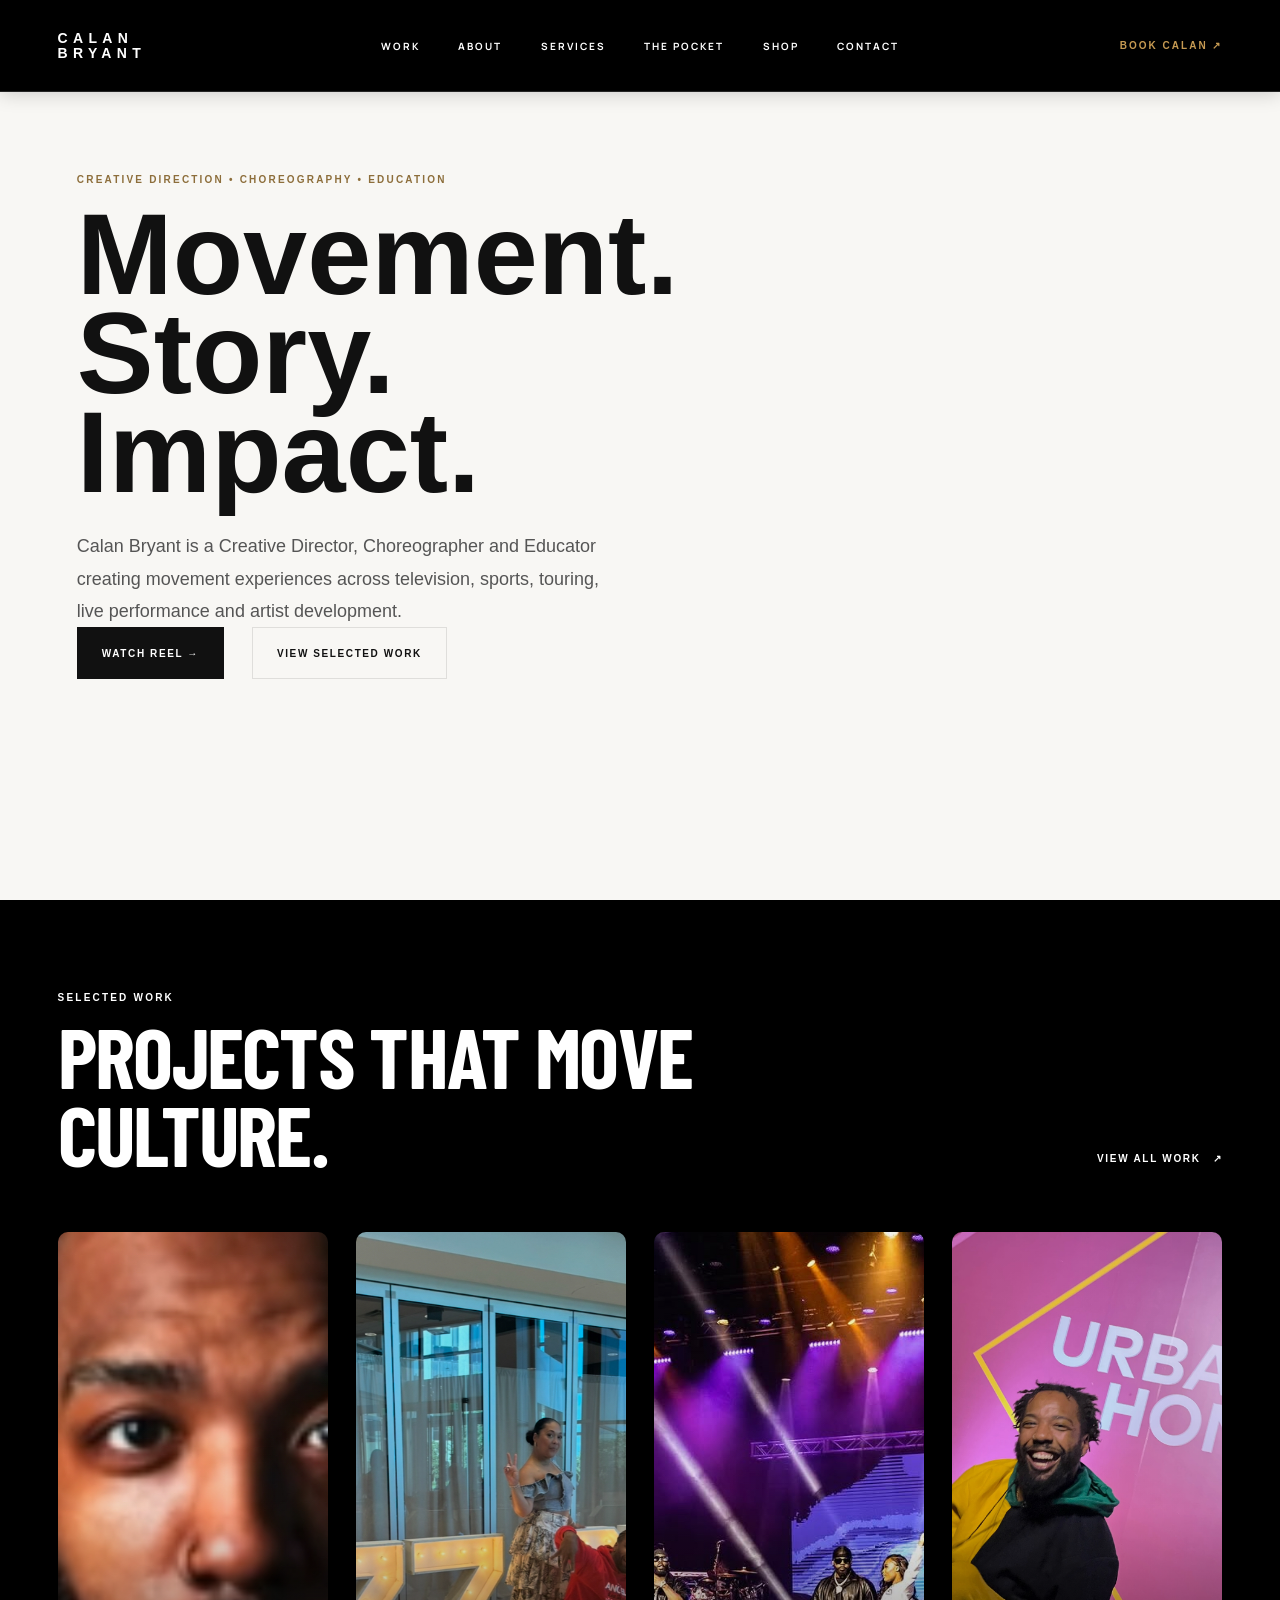
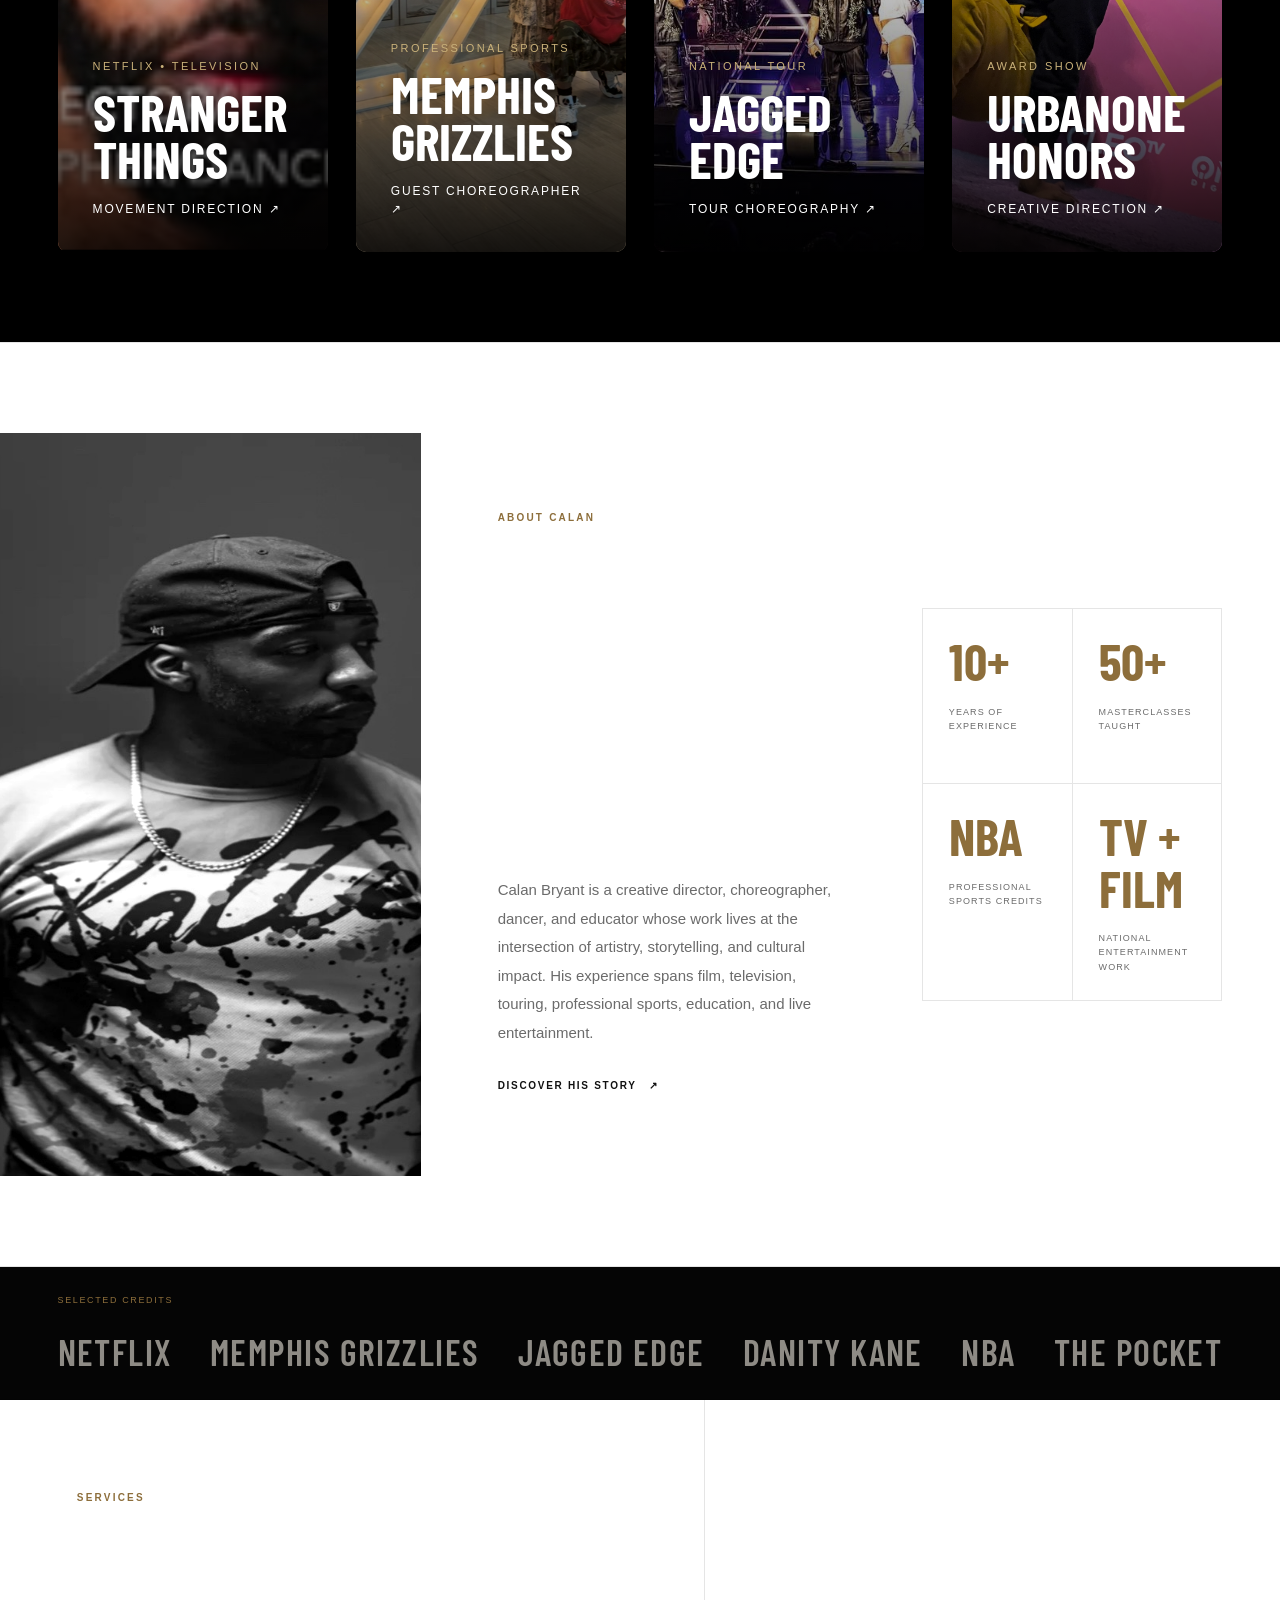
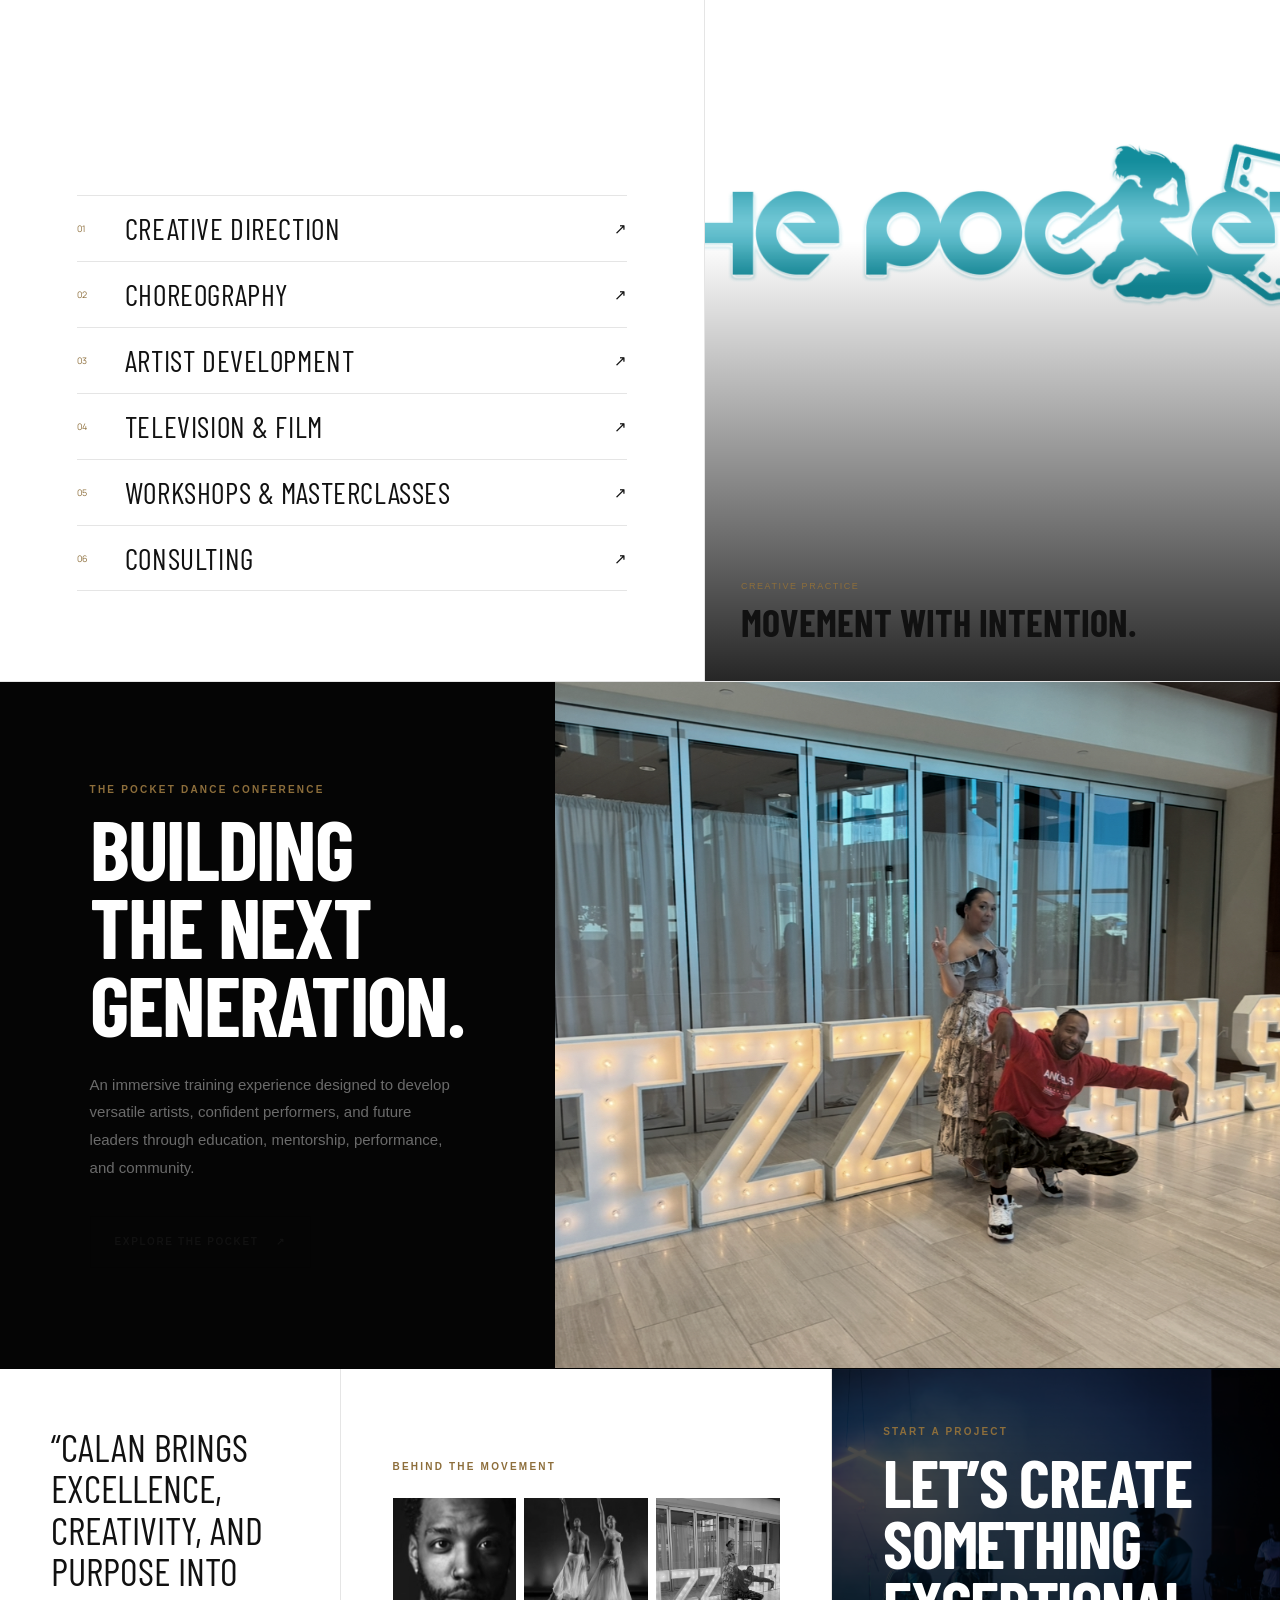
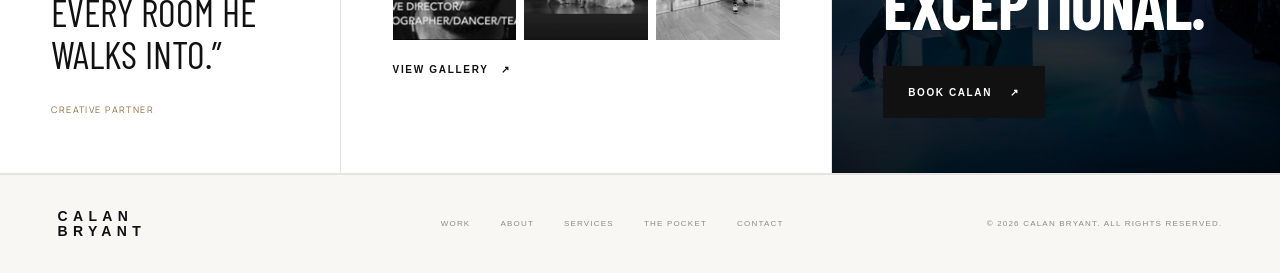
==== index.html @ b9f8002d "white font for work" ====
<!DOCTYPE html>
<html lang="en">
<head>
  <meta charset="UTF-8" />
  <meta name="viewport" content="width=device-width, initial-scale=1.0" />
  <title>Calan Bryant | Creative Director & Choreographer</title>
  <meta name="description" content="Calan Bryant is a creative director, choreographer, educator, and founder of The Pocket Dance Conference." />
  <link rel="preconnect" href="https://fonts.googleapis.com">
  <link rel="preconnect" href="https://fonts.gstatic.com" crossorigin>
  <link href="https://fonts.googleapis.com/css2?family=Barlow+Condensed:wght@400;500;600;700;800&family=Manrope:wght@400;500;600;700&display=swap" rel="stylesheet">
  <link rel="stylesheet" href="style.css" />
</head>

<body class="cb-home">
  <header class="cb-header">
    <a class="cb-wordmark" href="index.html" aria-label="Calan Bryant home">
      <span>CALAN</span>
      <span>BRYANT</span>
    </a>

    <nav class="cb-nav" aria-label="Primary navigation">
      <a href="media.html">Work</a>
      <a href="about.html">About</a>
      <a href="services.html">Services</a>
      <a href="pocket.html">The Pocket</a>
      <a href="shop.html">Shop</a>
      <a href="contact.html">Contact</a>
    </nav>

    <a class="cb-book-link" href="contact.html">Book Calan <span>↗</span></a>
  </header>

  <main>
   <section class="cb-hero" aria-label="Introduction">

    <div class="cb-hero-copy">

        <p class="cb-kicker">
            Creative Direction • Choreography • Education
        </p>

        <h1>
            <span>Movement.</span>
            <span>Story.</span>
            <span>Impact.</span>
        </h1>

        <p class="cb-hero-description">
            Calan Bryant is a Creative Director, Choreographer and Educator creating movement experiences across television, sports, touring, live performance and artist development.
        </p>

        <div class="cb-hero-actions">

            <a class="cb-btn cb-btn-solid" href="media.html">
                Watch Reel →
            </a>

            <a class="cb-btn cb-btn-outline" href="#selected-work">
                View Selected Work
            </a>

        </div>

    </div>

    <div class="cb-hero-media">

        <video autoplay muted loop playsinline>
            <source src="images/whitestudioimprov.mp4" type="video/mp4">
        </video>

    </div>

</section>

    <section class="cb-work" id="selected-work">
      <div class="cb-section-heading cb-section-heading-row">
        <div>
        <p class="cb-kicker cb-work-kicker">Selected Work</p>

<h2 class="cb-work-title">
  Projects that move culture.
</h2>
        </div>
        <a class="cb-text-link" href="media.html">View all work <span>↗</span></a>
      </div>
<div class="cb-project-grid">

    <!-- Stranger Things -->
    <a class="cb-project" href="media.html">

        <img src="images/reel-thumbnail.jpg"
             alt="Stranger Things Project">

        <div class="cb-project-overlay"></div>

        <div class="cb-project-copy">
            <p>Netflix • Television</p>

            <h3>Stranger Things</h3>

            <span>Movement Direction ↗</span>
        </div>

    </a>

         <!-- Memphis Grizzlies -->
    <a class="cb-project" href="media.html">

        <img src="images/masterclass-thumbnail.jpg"
             alt="Memphis Grizzlies">

        <div class="cb-project-overlay"></div>

        <div class="cb-project-copy">
            <p>Professional Sports</p>

            <h3>Memphis Grizzlies</h3>

            <span>Guest Choreographer ↗</span>
        </div>

    </a>

        <!-- Jagged Edge -->
    <a class="cb-project" href="media.html">

        <img src="images/jethumbnail.jpg"
             alt="Jagged Edge Tour">

        <div class="cb-project-overlay"></div>

        <div class="cb-project-copy">
            <p>National Tour</p>

            <h3>Jagged Edge</h3>

            <span>Tour Choreography ↗</span>
        </div>

    </a>
   <!-- UrbanOne Honors -->
    <a class="cb-project" href="media.html">

        <img src="images/urbanhonors.JPG"
             alt="UrbanOne Honors">

        <div class="cb-project-overlay"></div>

        <div class="cb-project-copy">
            <p>Award Show</p>

            <h3>UrbanOne Honors</h3>

            <span>Creative Direction ↗</span>
        </div>

    </a>
</div>
</section>

    <section class="cb-about-feature">
      <div class="cb-about-image">
        <img src="images/calan1.jpg" alt="Calan Bryant portrait" />
      </div>

      <div class="cb-about-copy">
        <p class="cb-kicker">About Calan</p>
        <h2>Directing movement.<br />Creating culture.</h2>
        <p>
          Calan Bryant is a creative director, choreographer, dancer, and educator whose work lives at the intersection of artistry, storytelling, and cultural impact. His experience spans film, television, touring, professional sports, education, and live entertainment.
        </p>
        <a class="cb-text-link" href="about.html">Discover his story <span>↗</span></a>
      </div>

      <div class="cb-stat-grid">
        <div><strong>10+</strong><span>Years of experience</span></div>
        <div><strong>50+</strong><span>Masterclasses taught</span></div>
        <div><strong>NBA</strong><span>Professional sports credits</span></div>
        <div><strong>TV + FILM</strong><span>National entertainment work</span></div>
      </div>
    </section>

    <section class="cb-credits" aria-label="Selected clients and credits">
      <p>Selected credits</p>
      <div class="cb-credit-track">
        <span>NETFLIX</span>
        <span>MEMPHIS GRIZZLIES</span>
        <span>JAGGED EDGE</span>
        <span>DANITY KANE</span>
        <span>NBA</span>
        <span>THE POCKET</span>
      </div>
    </section>

    <section class="cb-services">
      <div class="cb-services-list">
        <p class="cb-kicker">Services</p>
        <h2>Built for stage, screen, and live experience.</h2>

        <a href="services.html"><span>01</span>Creative Direction<i>↗</i></a>
        <a href="services.html"><span>02</span>Choreography<i>↗</i></a>
        <a href="services.html"><span>03</span>Artist Development<i>↗</i></a>
        <a href="services.html"><span>04</span>Television & Film<i>↗</i></a>
        <a href="services.html"><span>05</span>Workshops & Masterclasses<i>↗</i></a>
        <a href="services.html"><span>06</span>Consulting<i>↗</i></a>
      </div>

      <div class="cb-services-image">
        <img src="images/calan2.jpg" alt="Calan Bryant performing" />
        <div class="cb-image-label">
          <span>Creative practice</span>
          <strong>Movement with intention.</strong>
        </div>
      </div>
    </section>

    <section class="cb-pocket">
      <div class="cb-pocket-copy">
        <p class="cb-kicker">The Pocket Dance Conference</p>
        <h2>Building the next generation.</h2>
        <p>
          An immersive training experience designed to develop versatile artists, confident performers, and future leaders through education, mentorship, performance, and community.
        </p>
        <a class="cb-btn cb-btn-outline" href="pocket.html">Explore The Pocket <span>↗</span></a>
      </div>
      <div class="cb-pocket-image">
        <img src="images/masterclass-thumbnail.jpg" alt="Dance students participating in a masterclass" />
      </div>
    </section>

    <section class="cb-editorial-row">
      <blockquote>
        “Calan brings excellence, creativity, and purpose into every room he walks into.”
        <cite>Creative Partner</cite>
      </blockquote>

      <div class="cb-gallery-preview">
        <p class="cb-kicker">Behind the Movement</p>
        <div class="cb-mini-gallery">
          <img src="images/reel-thumbnail.jpg" alt="Performance preview" />
          <img src="images/performance-thumbnail.jpg" alt="Live performance preview" />
          <img src="images/masterclass-thumbnail.jpg" alt="Masterclass preview" />
        </div>
        <a class="cb-text-link" href="media.html">View gallery <span>↗</span></a>
      </div>

      <div class="cb-final-cta">
        <p class="cb-kicker">Start a Project</p>
        <h2>Let’s create something exceptional.</h2>
        <a class="cb-btn cb-btn-solid" href="contact.html">Book Calan <span>↗</span></a>
      </div>
    </section>
  </main>

  <footer class="cb-footer">
    <a class="cb-wordmark" href="index.html"><span>CALAN</span><span>BRYANT</span></a>
    <nav aria-label="Footer navigation">
      <a href="media.html">Work</a>
      <a href="about.html">About</a>
      <a href="services.html">Services</a>
      <a href="pocket.html">The Pocket</a>
      <a href="contact.html">Contact</a>
    </nav>
    <p>© 2026 Calan Bryant. All rights reserved.</p>
  </footer>
</body>
</html>
---- style.css ----
/* =========================
   GLOBAL RESET
========================= */

*{
  margin:0;
  padding:0;
  box-sizing:border-box;
}

body{
  font-family:Arial, sans-serif;
  background:#000;
  color:white;

  /* prevents content hiding under fixed header */
  padding-top:170px;
}

/* =========================
   STICKY HEADER
========================= */

header{
  position:fixed;
  top:0;
  left:0;

  width:100%;

  z-index:9999;

  background:rgba(0,0,0,.92);

  backdrop-filter:blur(10px);
  -webkit-backdrop-filter:blur(10px);

  border-bottom:1px solid rgba(255,255,255,.08);
}

/* TOP TITLE BAR */

.top-name-bar{
  width:100%;
  padding:20px 5% 16px;
}

/* BIG TITLE */

.top-name{
  margin:0;

  text-align:center;

  color:white;

  font-size:clamp(34px,6vw,82px);

  font-weight:800;

  letter-spacing:.35em;

  text-transform:uppercase;

  line-height:1;
}

/* NAVIGATION */

nav{
  display:flex;
  justify-content:center;
  align-items:center;
  flex-wrap:wrap;

  gap:42px;

  padding:18px 5% 22px;
}

nav a{
  color:#111;

  text-decoration:none;

  font-size:14px;
  font-weight:500;

  letter-spacing:.08em;

  transition:opacity .3s ease;
}

nav a:hover{
  opacity:.7;
}

/* MOBILE */

@media (max-width:768px){

  body{
    padding-top:145px;
  }

  .top-name{
    font-size:34px;
    letter-spacing:.18em;
  }

  nav{
    gap:18px;
    padding:16px 5%;
  }

  nav a{
    font-size:13px;
  }

}
/* =========================
   FULLSCREEN HERO VIDEO
========================= */

.hero {
  position: relative;
  width: 100%;
  min-height: 100vh;

  display: flex;
  justify-content: center;
  align-items: center;
  text-align: center;

  overflow: hidden;
  padding: 120px 40px 80px;

  background: #000;
}

/* VIDEO BACKGROUND */
.hero-video-bg {
  position: absolute;
  inset: 0;
  width: 100%;
  height: 100%;
  overflow: hidden;
  z-index: 0;
}

.hero-video-bg video {
  position: absolute;
  top: 50%;
  left: 50%;

  width: 100%;
  height: 100%;

  object-fit: cover;
  object-position: center;

  transform: translate(-50%, -50%);
}

/* DARK OVERLAY */
.hero-overlay {
  position: absolute;
  inset: 0;
  background: linear-gradient(
    rgba(0,0,0,.55),
    rgba(0,0,0,.80)
  );
  z-index: 1;
}

/* HERO CONTENT */
.hero-content {
  position: relative;
  z-index: 3;
  max-width: 1000px;
  margin: 0 auto;
}

.hero-subtitle {
  font-size: 20px;
  margin-bottom: 18px;
}

.hero h1 {
  font-size: clamp(42px, 6vw, 88px);
  line-height: 1.1;

  animation:
    blurReveal 2s ease forwards,
    floatText 5s ease-in-out infinite 2s;

  opacity: 0;
}

.hero-description {
  margin: 26px auto;
  max-width: 950px;
  font-size: 20px;
  line-height: 1.7;
}

.hero-buttons {
  display: flex;
  justify-content: center;
  gap: 14px;
  flex-wrap: wrap;
}

/* SIDE IMAGES */
.hero-image {
  position: absolute;
  width: 240px;
  height: 320px;
  overflow: hidden;
  border-radius: 12px;
  z-index: 2;
}

.hero-image img {
  width: 100%;
  height: 100%;
  object-fit: cover;
}

.left-image {
  left: 70px;
  top: 90px;
}

.right-image {
  right: 140px;
  top: 90px;
}

/* ANIMATION */
@keyframes blurReveal {
  from {
    opacity: 0;
    filter: blur(14px);
    transform: scale(1.03);
  }

  to {
    opacity: 1;
    filter: blur(0);
    transform: scale(1);
  }
}

@keyframes floatText {
  0% {
    transform: translateY(0);
  }

  50% {
    transform: translateY(-6px);
  }

  100% {
    transform: translateY(0);
  }
}

/* MOBILE */
@media (max-width: 900px) {
  .hero {
    min-height: 100svh;
    padding: 120px 6% 70px;
  }

  .hero-video-bg video {
    transform: translate(-50%, -50%) scale(1.18);
  }

  .hero-image {
    display: none;
  }

  .hero h1 {
    font-size: clamp(38px, 11vw, 58px);
  }

  .hero-description {
    font-size: 16px;
  }

  .hero-buttons a {
    width: 100%;
    text-align: center;
  }
}
/* HOMEPAGE MODERN CINEMATIC SECTIONS */

section {
  padding: 90px 7%;
}

section:nth-of-type(even) {
  background: #050505;
}

.eyebrow {
  color: #7ff4f4;
  text-transform: uppercase;
  letter-spacing: 3px;
  font-size: 13px;
  font-weight: 700;
  margin-bottom: 12px;
}

h2 {
  font-size: clamp(34px, 5vw, 64px);
  line-height: 1;
  max-width: 950px;
  margin-bottom: 24px;
}

p {
  font-size: 18px;
  line-height: 1.7;
  color: #d8d8d8;
}

.grid {
  display: grid;
  grid-template-columns: repeat(3, 1fr);
  gap: 22px;
  margin-top: 35px;
}

.card,
.media-box {
  background: linear-gradient(145deg, #181818, #0d0d0d);
  border: 1px solid rgba(255,255,255,0.08);
  border-radius: 26px;
  padding: 34px;
  min-height: 220px;
  box-shadow: 0 20px 50px rgba(0,0,0,0.35);
}

.card h3,
.media-box {
  font-size: 24px;
  font-weight: 800;
}

.card p {
  font-size: 16px;
  margin-top: 10px;
}

.media-box {
  display: flex;
  align-items: end;
  min-height: 280px;
  background:
    linear-gradient(to top, rgba(0,0,0,.85), rgba(0,0,0,.15)),
    #151515;
}

.btn,
.hero-buttons a {
  display: inline-block;
  background: #7ff4f4;
  color: #000;
  padding: 16px 28px;
  border-radius: 999px;
  font-weight: 800;
  text-decoration: none;
  margin-top: 20px;
  transition: 0.3s ease;
}

.btn:hover,
.hero-buttons a:hover {
  transform: translateY(-3px);
  background: white;
}

.pocket-preview {
  background:
    linear-gradient(135deg, rgba(127,244,244,.15), rgba(0,0,0,.92)),
    #050505;
  border-top: 1px solid rgba(127,244,244,.2);
  border-bottom: 1px solid rgba(127,244,244,.2);
}

.footer-grid {
  display: grid;
  grid-template-columns: repeat(4, 1fr);
  gap: 30px;
}

footer {
  background: #020202;
  padding: 60px 7%;
  border-top: 1px solid rgba(255,255,255,.1);
}

footer input {
  padding: 14px;
  border-radius: 999px;
  border: none;
  width: 100%;
  margin-top: 10px;
}

.copyright {
  margin-top: 40px;
  font-size: 14px;
  color: #888;
}

/* MOBILE OPTIMIZATION */
@media (max-width: 900px) {
  .grid,
  .footer-grid {
    grid-template-columns: 1fr;
  }

  section {
    padding: 65px 6%;
  }

  h2 {
    font-size: 38px;
  }

  .card,
  .media-box {
    min-height: auto;
    padding: 28px;
  }

  p {
    font-size: 16px;
  }
}
.media-grid a {
  text-decoration: none;
  color: white;
}

.video-card {
  position: relative;
  overflow: hidden;
  cursor: pointer;
}

.video-card::before {
  content: "▶";
  position: absolute;
  top: 28px;
  right: 28px;
  width: 52px;
  height: 52px;
  border-radius: 50%;
  background: #7ff4f4;
  color: #000;
  display: flex;
  align-items: center;
  justify-content: center;
  font-size: 20px;
  font-weight: 900;
}

.video-card span {
  position: relative;
  z-index: 2;
}

.video-card:hover {
  transform: translateY(-6px);
  border-color: #7ff4f4;
}
.video-wrapper {
  position: relative;
  width: 100%;
  padding-top: 56.25%;
  border-radius: 24px;
  overflow: hidden;
  background: #111;
}

.video-wrapper {
  position: relative;
  width: 100%;
  padding-top: 56.25%;
  border-radius: 24px;
  overflow: hidden;
  background: #111;
}

.video-wrapper iframe {
  position: absolute;
  inset: 0;
  width: 100%;
  height: 100%;
  border: 0;
}
/* MEDIA THUMBNAILS */

.video-card {
  position: relative;
  overflow: hidden;
  min-height: 420px;
  display: flex;
  align-items: end;
  padding: 34px;
  text-decoration: none;
  color: white;
  background-size: cover;
  background-position: center;
  transition: 0.4s ease;
}

.video-card::after {
  content: "";
  position: absolute;
  inset: 0;
  background:
    linear-gradient(to top,
      rgba(0,0,0,.92),
      rgba(0,0,0,.2));
}

.video-card span {
  position: relative;
  z-index: 2;
  font-size: 28px;
  font-weight: 800;
  line-height: 1.1;
}

.video-card:hover {
  transform: translateY(-8px);
}

.video-card::before {
  content: "▶";
  position: absolute;
  top: 28px;
  right: 28px;
  width: 74px;
  height: 74px;
  border-radius: 50%;
  background: #7ff4f4;
  color: black;
  display: flex;
  align-items: center;
  justify-content: center;
  font-size: 28px;
  font-weight: 900;
  z-index: 3;
}

/* THUMBNAIL IMAGES */

.reel-card {
  background-image:
    linear-gradient(to top, rgba(0,0,0,.6), rgba(0,0,0,.1)),
    url("images/reel-thumbnail.jpg");
}

.performance-card {
  background-image:
    linear-gradient(to top, rgba(0,0,0,.6), rgba(0,0,0,.1)),
    url("images/masterclass-thumbnail.jpg");
}

.masterclass-card {
  background-image:
    linear-gradient(to top, rgba(0,0,0,.6), rgba(0,0,0,.1)),
    url("images/masterclass-thumbnail.jpg");
}
/* POCKET PREVIEW LAYOUT */

.pocket-layout {
  display: grid;
  grid-template-columns: 1.2fr .8fr;
  gap: 60px;
  align-items: center;
}

/* RIGHT SIDE */

.pocket-image {
  position: relative;
  display: flex;
  justify-content: center;
  align-items: center;
}

/* LOGO */

.pocket-image img {
  width: 100%;
  max-width: 480px;
  height: 520px;
  object-fit: cover;
  border-radius: 32px;
  display: block;
  margin-left: auto;
  box-shadow: 0 30px 60px rgba(0,0,0,.45);
}

/* MOBILE */

@media (max-width: 900px) {

  .pocket-layout {
    grid-template-columns: 1fr;
    gap: 40px;
  }

  .pocket-image img {
    margin: 0 auto;
    max-width: 280px;
  }

}
/* CONTACT PAGE */

.contact-section {
  padding-top: 180px;
  min-height: 100vh;
}

.contact-eyebrow {
  margin-bottom: 18px;
}

.contact-text {
  margin-bottom: 40px;
  font-size: 20px;
}

.contact-form {
  max-width: 1100px;
}

.form-grid {
  display: grid;
  grid-template-columns: repeat(2, 1fr);
  gap: 22px;
  margin-bottom: 22px;
}

.contact-form input,
.contact-form textarea {
  width: 100%;
  background: #121212;
  border: 1px solid rgba(255,255,255,.08);
  border-radius: 18px;
  padding: 20px;
  color: white;
  font-size: 16px;
  outline: none;
  transition: 0.3s ease;
}

.contact-form input:focus,
.contact-form textarea:focus {
  border-color: #7ff4f4;
  box-shadow: 0 0 0 4px rgba(127,244,244,.1);
}

.contact-form textarea {
  min-height: 180px;
  resize: vertical;
  margin-bottom: 30px;
}

.contact-form input::placeholder,
.contact-form textarea::placeholder {
  color: #888;
}

.contact-form button {
  border: none;
  cursor: pointer;
}

/* MOBILE */

@media (max-width: 768px) {

  .form-grid {
    grid-template-columns: 1fr;
  }

  .contact-section {
    padding-top: 140px;
  }

}
/* CONTACT LAYOUT */

.contact-layout {
  display: grid;
  grid-template-columns: 1.1fr .9fr;
  gap: 60px;
  align-items: center;
}

.contact-image {
  display: flex;
  justify-content: center;
  align-items: center;
}

.contact-image img {
  width: 100%;
  max-width: 430px;
  height: 640px;
  object-fit: cover;
  border-radius: 32px;
  box-shadow: 0 30px 80px rgba(0,0,0,.45);
}

/* MOBILE */

@media (max-width: 900px) {

  .contact-layout {
    grid-template-columns: 1fr;
  }

  .contact-image img {
    max-width: 100%;
    height: auto;
  }

}
/* ABOUT PAGE */
/* ABOUT PAGE */

.about-section {
  padding: 140px 7% 100px;
  min-height: 100vh;
}

/* TOP SECTION */

.mosaic-top {
  display: grid;
  grid-template-columns: 1fr 520px;
  gap: 70px;
  align-items: center;
  margin-top: 30px;
}

.about-content {
  max-width: 760px;
}

.about-content h2 {
  margin-bottom: 28px;
}

.about-content p {
  margin-bottom: 22px;
  line-height: 1.8;
}

/* FEATURE IMAGE */

.feature-image {
  width: 100%;
  height: 620px;
  overflow: hidden;
  border-radius: 32px;
  background: #111;
  box-shadow: 0 30px 70px rgba(0,0,0,.45);
}

.feature-image img {
  width: 100%;
  height: 100%;
  object-fit: cover;
}

/* BOTTOM MOSAIC */

.mosaic-bottom {
  display: grid;
  grid-template-columns: 1fr 1fr 1fr;
  gap: 24px;
  margin-top: 50px;
}

/* SMALL IMAGES */

.small-image {
  height: 320px;
  overflow: hidden;
  border-radius: 28px;
  background: #111;
  box-shadow: 0 20px 50px rgba(0,0,0,.35);
}

.small-image img {
  width: 100%;
  height: 100%;
  object-fit: cover;
}

/* PHILOSOPHY CARD */

.philosophy-card {
  display: flex;
  flex-direction: column;
  justify-content: center;
  padding: 40px;
}

/* RESUME BANNER */

.resume-banner {
  margin-top: 50px;
  padding: 40px;
  border-radius: 30px;
  background: #0f0f0f;
  border: 1px solid rgba(255,255,255,.08);
  display: flex;
  justify-content: space-between;
  align-items: center;
  gap: 30px;
}

.resume-banner h3 {
  margin-top: 10px;
  font-size: 28px;
}

/* MOBILE */

@media (max-width: 1000px) {

  .mosaic-top {
    grid-template-columns: 1fr;
  }

  .mosaic-bottom {
    grid-template-columns: 1fr;
  }

  .resume-banner {
    flex-direction: column;
    align-items: flex-start;
  }

  .feature-image {
    height: 500px;
  }

}

@media (max-width: 600px) {

  .about-section {
    padding: 110px 6% 70px;
  }

  .feature-image,
  .small-image {
    height: 320px;
  }

}
/* =========================
   CREDITS SECTION
========================= */

.credits-section {
  padding-top: 120px;
}

.credits-section h2 {
  font-size: clamp(2.7rem, 5vw, 5rem);

  line-height: .95;

  max-width: 900px;

  margin-top: 18px;
  margin-bottom: 60px;
}

.credits-grid {
  display: grid;

  grid-template-columns: repeat(2, 1fr);

  gap: 28px;
}

.credit-card {
  background:
    linear-gradient(
      145deg,
      rgba(18,18,18,.95),
      rgba(8,8,8,.95)
    );

  border: 1px solid rgba(255,255,255,.06);

  border-radius: 28px;

  padding: 42px;

  transition: .35s ease;

  box-shadow:
    0 20px 60px rgba(0,0,0,.35);
}

.credit-card:hover {
  transform: translateY(-8px);

  border-color: rgba(125,245,255,.45);

  box-shadow:
    0 30px 80px rgba(0,0,0,.45);
}

.credit-card span {
  color: #7df5ff;

  text-transform: uppercase;

  letter-spacing: 3px;

  font-size: .85rem;

  display: block;

  margin-bottom: 18px;
}

.credit-card h3 {
  font-size: 2rem;

  line-height: 1.05;

  margin-bottom: 14px;
}

.credit-card p {
  color: rgba(255,255,255,.72);

  line-height: 1.7;

  font-size: 1rem;
}

/* MOBILE */

@media (max-width: 900px) {

  .credits-grid {
    grid-template-columns: 1fr;
  }

  .credits-section {
    padding-top: 80px;
  }

  .credit-card {
    padding: 32px;
  }

  .credit-card h3 {
    font-size: 1.6rem;
  }

}
/* =========================
   SERVICES PAGE
========================= */

.services-section {
  padding: 150px 7% 100px;
}

.services-hero {
  display: grid;
  grid-template-columns: 1.1fr .9fr;
  gap: 70px;
  align-items: start;
}

/* LEFT SIDE */

.services-left h2 {
  max-width: 700px;
}

.services-intro {
  max-width: 760px;
  margin-top: 20px;
  margin-bottom: 45px;
  line-height: 1.8;
  color: rgba(255,255,255,.72);
}

/* GRID */

.services-grid {
  display: grid;
  grid-template-columns: repeat(2, 1fr);
  gap: 24px;
}

/* CARDS */

.service-card {
  background: linear-gradient(
    180deg,
    rgba(20,20,20,.95),
    rgba(10,10,10,.95)
  );

  border: 1px solid rgba(255,255,255,.05);

  border-radius: 28px;

  padding: 34px;

  transition: .4s ease;

  min-height: 220px;
}

.service-card:hover {
  transform: translateY(-8px);

  border-color: rgba(122, 239, 245, .3);

  box-shadow: 0 25px 60px rgba(0,0,0,.45);
}

.service-card h3 {
  font-size: 1.5rem;
  margin-bottom: 18px;
}

.service-card p {
  color: rgba(255,255,255,.72);
  line-height: 1.8;
}

/* REMOVE NUMBERS */

.service-card span {
  display: none;
}

/* RIGHT IMAGE */

.services-image {
  position: sticky;
  top: 120px;
}

.services-image img {
  width: 100%;
  height: 720px;

  object-fit: cover;
  object-position: center top;

  border-radius: 34px;

  display: block;

  box-shadow:
    0 40px 90px rgba(0,0,0,.45);
}

/* =========================
   BOOKING SECTION
========================= */

.booking-section {
  padding: 30px 7% 120px;
}

.booking-wrapper {
  background: linear-gradient(
    180deg,
    rgba(18,18,18,.98),
    rgba(10,10,10,.98)
  );

  border-radius: 38px;

  padding: 60px;

  border: 1px solid rgba(255,255,255,.05);
}

/* MOBILE */

@media (max-width: 1100px) {

  .services-hero {
    grid-template-columns: 1fr;
  }

  .services-image {
    position: relative;
    top: 0;
  }

  .services-image img {
    height: 520px;
  }

}

@media (max-width: 768px) {

  .services-section {
    padding: 130px 6% 80px;
  }

  .services-grid {
    grid-template-columns: 1fr;
  }

  .booking-wrapper {
    padding: 35px 24px;
  }

  .services-image img {
    height: 420px;
  }

}
/* MEDIA GALLERY BUTTONS */

.media-card {
  display: flex;
  flex-direction: column;
  justify-content: space-between;
  min-height: 220px;
}

.media-btn {
  display: inline-flex;
  align-items: center;
  justify-content: center;
  width: fit-content;
  padding: 12px 24px;
  margin-top: 28px;

  border-radius: 999px;
  border: 1px solid rgba(255,255,255,0.15);

  background: rgba(255,255,255,0.06);
  color: white;

  text-decoration: none;
  font-weight: 600;
  letter-spacing: 0.5px;

  transition: all 0.3s ease;
}

.media-btn:hover {
  background: white;
  color: black;
  transform: translateY(-2px);
}

/* MOBILE */
@media (max-width: 768px) {
  .media-btn {
    width: 100%;
  }
}
/* =========================
   FULL WIDTH BRAND HEADER
========================= */

/* FULL WIDTH BRAND HEADER FOR ALL PAGES */

.site-header {
  position: fixed !important;
  top: 0;
  left: 0;
  width: 100%;
  z-index: 99999;
  background: #000;
}

.top-name-bar {
  width: 100%;
  background: #000;
  padding: 22px 5% 18px;
  border-bottom: 1px solid rgba(255,255,255,0.08);
}

.top-name {
  margin: 0;
  width: 100%;
  text-align: center;
  color: white;
  font-size: clamp(34px, 6vw, 88px);
  font-weight: 800;
  letter-spacing: 0.35em;
  text-transform: uppercase;
  line-height: 1;
}

.main-nav {
  width: 100%;
  display: flex;
  justify-content: center;
  align-items: center;
  gap: 48px;
  flex-wrap: wrap;
  background: #000;
  padding: 20px 5%;
}

.main-nav a {
  color: white;
  text-decoration: none;
  font-size: 14px;
  font-weight: 500;
  letter-spacing: 0.08em;
}

.main-nav a:hover {
  opacity: 0.7;
}

@media (max-width: 768px) {
  .top-name {
    font-size: 34px;
    letter-spacing: 0.18em;
  }

  .main-nav {
    gap: 18px;
    padding: 18px 5%;
  }

  .main-nav a {
    font-size: 13px;
  }
}
/* FINAL HEADER FREEZE FIX */

header,
.site-header {
  position: fixed !important;
  top: 0 !important;
  left: 0 !important;
  width: 100% !important;
  z-index: 99999 !important;
  background: #000 !important;
}

body {
  padding-top: 170px !important;
}

@media (max-width: 900px) {
  header,
  .site-header {
    position: fixed !important;
  }

  body {
    padding-top: 145px !important;
  }
}
/* =========================
   MOBILE HERO CUT-OFF FIX
========================= */

@media (max-width: 900px) {

  body {
    padding-top: 0 !important;
  }

  .site-header,
  header {
    position: sticky !important;
    top: 0 !important;
  }

  .hero {
    min-height: 100svh !important;
    padding-top: 40px !important;
    padding-bottom: 90px !important;
  }

  .hero-content {
    padding-top: 20px;
  }

  .hero-video-bg video {
    object-fit: cover;
    object-position: center top;
    transform: translate(-50%, -50%) scale(1.03) !important;
  }

}
/* =========================
   SERVICES SECTION BACKGROUND
========================= */

.services-preview-section {
  position: relative;
  overflow: hidden;

  background:
    linear-gradient(
      rgba(0,0,0,.72),
      rgba(0,0,0,.82)
    ),
    url("images/aboutbackground.jpg");

  background-size: cover;
  background-position: center;
  background-repeat: no-repeat;

  border-top: 1px solid rgba(255,255,255,.08);
  border-bottom: 1px solid rgba(255,255,255,.08);
}
/* =========================
   SERVICES BACKGROUND
========================= */

.services-background {
  position: relative;

  background:
    url("images/services.JPG");

  background-size: cover;
  background-position: center;
  background-repeat: no-repeat;

  overflow: hidden;
}

/* DARK OVERLAY */

.services-overlay {
  position: absolute;
  inset: 0;

  background:
    linear-gradient(
      rgba(0,0,0,.72),
      rgba(0,0,0,.88)
    );

  z-index: 1;
}

/* CONTENT ABOVE BACKGROUND */

.services-hero {
  position: relative;
  z-index: 2;
}

/* GLASSMORPHISM CARDS */

.service-card {
  backdrop-filter: blur(10px);
  -webkit-backdrop-filter: blur(10px);

  background:
    linear-gradient(
      145deg,
      rgba(18,18,18,.72),
      rgba(8,8,8,.72)
    );

  border: 1px solid rgba(255,255,255,.08);
}
/* =========================
   SERVICES PREVIEW BACKGROUND
========================= */

.services-preview-section {
  position: relative;

  background:
    linear-gradient(
      rgba(0,0,0,.78),
      rgba(0,0,0,.88)
    ),
    url("images/aboutbackground.jpg");

  background-size: cover;
  background-position: center;
  background-repeat: no-repeat;

  overflow: hidden;

  border-top: 1px solid rgba(255,255,255,.08);
  border-bottom: 1px solid rgba(255,255,255,.08);
}

/* GLASS EFFECT CARDS */

.services-preview-section .card {
  background:
    linear-gradient(
      145deg,
      rgba(18,18,18,.78),
      rgba(8,8,8,.78)
    );

  backdrop-filter: blur(10px);
  -webkit-backdrop-filter: blur(10px);

  border: 1px solid rgba(255,255,255,.08);
}
/* =========================
   FINAL MOBILE VIDEO FIX
========================= */

@media (max-width: 900px) {

  header,
  .site-header {
    position: sticky !important;
    top: 0 !important;
    z-index: 99999 !important;
  }

  body {
    padding-top: 0 !important;
  }

  .hero {
    min-height: 100svh !important;
    padding: 40px 6% 90px !important;
  }

  .hero-video-bg {
    position: absolute !important;
    inset: 0 !important;
    z-index: 0 !important;
  }

  .hero-video-bg video {
    display: block !important;
    opacity: 1 !important;

    width: 100% !important;
    height: 100% !important;

    object-fit: cover !important;
    object-position: center center !important;

    transform: translate(-50%, -50%) scale(1.08) !important;
  }

  .hero-overlay {
    background: linear-gradient(
      rgba(0,0,0,.45),
      rgba(0,0,0,.78)
    ) !important;
  }

}
/* =========================
   SUMMER CLASS PROMO
========================= */

.services-image {
  position: relative;

  display: flex;
  justify-content: center;
  align-items: center;
}

.services-image img {
  width: 100%;
  max-width: 560px;

  border-radius: 32px;

  object-fit: cover;

  box-shadow:
    0 30px 80px rgba(0,0,0,.45);
}

/* BUTTON */

.summer-class-btn {
  position: absolute;

  bottom: 30px;
  left: 50%;

  transform: translateX(-50%);

  background: #7ff4f4;
  color: black;

  text-decoration: none;

  padding: 16px 30px;

  border-radius: 999px;

  font-weight: 800;

  font-size: 15px;

  white-space: nowrap;

  transition: .3s ease;

  box-shadow:
    0 10px 30px rgba(0,0,0,.35);
}

.summer-class-btn:hover {
  background: white;

  transform:
    translateX(-50%)
    translateY(-3px);
}

/* MOBILE */

@media (max-width: 900px) {

  .services-image {
    margin-top: 30px;
  }

  .summer-class-btn {
    width: 82%;
    text-align: center;
  }

}
















































/* =========================
   FULL WEBSITE MOBILE FIX
   Add to bottom of style.css
========================= */

html, body {
  width: 100%;
  max-width: 100%;
  overflow-x: hidden;
}

img, video, iframe {
  max-width: 100%;
}

/* NAV MOBILE FIX */
@media (max-width: 900px) {
  header {
    position: fixed;
  }

  nav {
    flex-direction: column;
    gap: 18px;
    padding: 18px 20px;
  }

  .logo {
    width: 95px;
  }

  nav ul {
    flex-wrap: wrap;
    justify-content: center;
    gap: 12px 18px;
    padding: 0;
  }

  nav a {
    font-size: 14px;
  }
}

/* GENERAL PHONE SCALING */
@media (max-width: 768px) {
  section,
  .section,
  .about-section,
  .services-section,
  .contact-section,
  .booking-section,
  .credits-section {
    padding-left: 6%;
    padding-right: 6%;
  }

  h1,
  .hero h1 {
    font-size: clamp(38px, 11vw, 56px);
    line-height: 1;
  }

  h2 {
    font-size: clamp(32px, 9vw, 42px);
    line-height: 1.05;
  }

  h3 {
    font-size: 22px;
  }

  p {
    font-size: 16px;
    line-height: 1.65;
  }

  .btn,
  .hero-buttons a {
    width: 100%;
    text-align: center;
    padding: 15px 22px;
  }
}

/* HOME HERO MOBILE */
@media (max-width: 900px) {
  .hero {
    min-height: auto;
    height: auto;
    padding: 90px 6% 60px;
    flex-direction: column;
  }

  .hero-content {
    margin-top: 0;
    max-width: 100%;
  }

  .hero-image {
    position: relative;
    width: 100%;
    max-width: 320px;
    height: auto;
    margin: 22px auto 0;
    left: auto;
    right: auto;
    top: auto;
  }

  .hero-image img {
    height: auto;
    object-fit: cover;
  }

  .left-image,
  .right-image {
    left: auto;
    right: auto;
    top: auto;
  }
}

/* GRID FIXES */
@media (max-width: 900px) {
  .grid,
  .cards,
  .media-grid,
  .services-grid,
  .credits-grid,
  .footer-grid,
  .mosaic-bottom,
  .form-grid {
    grid-template-columns: 1fr !important;
  }

  .card,
  .media-box,
  .service-card,
  .credit-card {
    width: 100%;
    padding: 26px;
  }
}

/* MEDIA PAGE FIX */
@media (max-width: 768px) {
  .video-card {
    min-height: 260px;
    padding: 24px;
  }

  .video-card span {
    font-size: 24px;
  }

  .video-card::before {
    width: 54px;
    height: 54px;
    font-size: 20px;
  }
}

/* ABOUT PAGE FIX */
@media (max-width: 900px) {
  .mosaic-top {
    grid-template-columns: 1fr;
    gap: 35px;
  }

  .feature-image,
  .small-image {
    height: auto;
  }

  .feature-image img,
  .small-image img {
    height: auto;
  }

  .resume-banner {
    flex-direction: column;
    align-items: flex-start;
  }
}

/* SERVICES PAGE FIX */
@media (max-width: 900px) {
  .services-hero {
    grid-template-columns: 1fr;
    gap: 35px;
  }

  .services-image {
    position: relative;
    top: auto;
  }

  .services-image img {
    height: auto;
  }

  .booking-wrapper {
    padding: 28px 20px;
  }
}

/* GOOGLE CALENDAR SCHEDULER */

#google-calendar-button {
  margin-top: 40px;
  display: flex;
  justify-content: flex-start;
}

.book-btn {
  border-radius: 12px;
}

.scheduler-section {
  margin-top: 50px;
}

.scheduler-title {
  margin-bottom: 20px;
  color: white;
  font-size: 1.2rem;
}


/* MOBILE RESPONSIVE FIXES */

@media (max-width: 900px) {

  /* ABOUT PAGE */

  .mosaic-top {
    grid-template-columns: 1fr;
    gap: 35px;
  }

  .feature-image,
  .small-image {
    height: auto;
  }

  .feature-image img,
  .small-image img {
    height: auto;
  }

  .resume-banner {
    flex-direction: column;
    align-items: flex-start;
  }

  /* SERVICES PAGE */

  .services-hero {
    grid-template-columns: 1fr;
    gap: 35px;
  }

  .services-image {
    position: relative;
    top: auto;
  }

  .services-image img {
    height: auto;
  }

  .booking-wrapper {
    padding: 28px 20px;
  }

  /* CONTACT PAGE */

  .contact-layout {
    grid-template-columns: 1fr;
    gap: 35px;
  }

  .contact-form {
    max-width: 100%;
  }

  .contact-image img {
    height: auto;
  }

  input,
  textarea,
  button {
    font-size: 16px;
  }

  /* GOOGLE BUTTON MOBILE ALIGNMENT */

  #google-calendar-button {
    justify-content: center;
  }

}





/* POCKET PAGE FIX */
@media (max-width: 900px) {
  .pocket-layout {
    grid-template-columns: 1fr;
    gap: 35px;
  }

  .pocket-image img {
    max-width: 100%;
    height: auto;
  }
}

/* EXTRA SMALL PHONES */
 @media (max-width: 480px) {

  .top-name {
    font-size: 38px !important;
    letter-spacing: 0.16em !important;
  }

  .main-nav {
    gap: 16px !important;
    padding: 18px 5% !important;
  }

  section,
  .section {
    padding-top: 55px;
    padding-bottom: 55px;
  }

  .hero {
    padding-top: 70px;
  }

  .card,
  .media-box,
  .service-card,
  .credit-card,
  .booking-wrapper {
    border-radius: 20px;
  }
}
/* =========================================================
   CALAN BRYANT HOMEPAGE — DARK EDITORIAL REDESIGN
   Scoped to .cb-home so existing interior pages stay intact.
========================================================= */
body.cb-home{

    padding-top:92px;

}
.cb-home{
    --cb-black:#ffffff;
    --cb-panel:#f8f7f4;
    --cb-ivory:#111111;
    --cb-muted:#6b6b6b;
    --cb-line:rgba(0,0,0,.10);
    --cb-accent:#8d6e3b;
 padding-top:92px;
    background:#ffffff;
    color:#111111;
}

.cb-home h1,
.cb-home h2,
.cb-home h3,
.cb-home p {
  margin: 0;
}

.cb-home img,
.cb-home video {
  display: block;
  width: 100%;
}

.cb-home a {
  color: inherit;
}
.cb-header{

    position:fixed !important;

    top:0;
    left:0;

    width:100%;

    height:92px;

    display:grid;

    grid-template-columns:180px 1fr 180px;

    align-items:center;

    padding:0 50px;

    background:#000;

    z-index:99999;

    border-bottom:1px solid rgba(255,255,255,.08);

}

.cb-wordmark {
  display: inline-flex;
  flex-direction: column;
  width: fit-content;
  text-decoration: none;
  font-size: 14px;
  font-weight: 600;
  line-height: 1.05;
  letter-spacing: .38em;
}

.cb-nav {
  display: flex !important;
  justify-content: center !important;
  gap: clamp(18px, 3vw, 48px) !important;
  padding: 0 !important;
  background: transparent !important;
}

.cb-nav a,
.cb-book-link {
   color:#b68b42 !important;
  text-decoration: none;
  text-transform: uppercase;
  font-size: 10px !important;
  font-weight: 700 !important;
  letter-spacing: .2em !important;
  transition: color .25s ease, opacity .25s ease;
}

.cb-nav a:hover,
.cb-book-link:hover {
  color: var(--cb-accent);
  opacity: 1 !important;
}

.cb-book-link {
  justify-self: end;
  color: var(--cb-accent) !important;
}

.cb-hero{

    display:grid;

    grid-template-columns:55% 45%;

    align-items:center;

  min-height:calc(100vh - 92px);

    padding:60px 6% 80px;

    gap:70px;

    background:#f8f7f4;

}
.cb-hero-media{

    height:620px;

    overflow:hidden;

}
.cb-hero-description{

    max-width:540px;

    color:#555;

    line-height:1.8;

    margin-bottom:42px;

}
.cb-hero-media video{

    width:100%;

    height:100%;

    object-fit:cover;

}

.cb-hero-shade {
  background:
    linear-gradient(90deg, rgba(0,0,0,.92) 0%, rgba(0,0,0,.60) 37%, rgba(0,0,0,.12) 70%),
    linear-gradient(0deg, rgba(0,0,0,.92) 0%, transparent 48%);
}

.cb-hero-copy{

    max-width:650px;

    align-self:start;

    margin-top:20px;

}

.cb-kicker {
  color: var(--cb-accent) !important;
  text-transform: uppercase;
  letter-spacing: .22em;
  font-size: 10px !important;
  font-weight: 700;
  line-height: 1.5 !important;
}

.cb-hero h1{

    font-size:clamp(6rem,9vw,9rem);

    line-height:.86;

    margin:

        18px
        0
        28px;

}

.cb-hero h1 span{

    display:block;

}

.cb-hero h1 span {
  display: block;
}

.cb-hero-actions {
  display: flex;
  align-items: center;
  gap: 28px;
}

.cb-btn {
  display: inline-flex;
  align-items: center;
  justify-content: center;
  gap: 18px;
  min-height: 52px;
  padding: 0 24px;
  border-radius: 0 !important;
  text-decoration: none;
  text-transform: uppercase;
  letter-spacing: .16em;
  font-size: 10px;
  font-weight: 700;
  transition: transform .25s ease, background .25s ease, color .25s ease;
}

.cb-btn:hover { transform: translateY(-3px); }
.cb-btn-solid{
    background:#111;
    color:#ffffff !important;
    border:1px solid #111;
}
.cb-btn-solid:hover{
    background:#8d6e3b;
    border-color:#8d6e3b;
    color:#ffffff !important;
}
.cb-btn-solid span{
    color:#ffffff !important;
}
.cb-btn-solid,
.cb-btn-solid:visited{
    color:#fff !important;
}
.cb-btn-outline { border: 1px solid var(--cb-line); }
.cb-btn-outline:hover { background: var(--cb-ivory); color: var(--cb-black); }

.cb-text-link {
  display: inline-flex;
  align-items: center;
  gap: 12px;
  text-decoration: none;
  text-transform: uppercase;
  letter-spacing: .17em;
  font-size: 10px;
  font-weight: 700;
  border-bottom: 1px solid transparent;
  padding-bottom: 7px;
}

.cb-text-link:hover { border-color: var(--cb-accent); color: var(--cb-accent); }



.cb-hero-index i {
  display: block;
  width: 1px;
  flex: 1;
  margin: 14px 0;
  background: var(--cb-line);
}

.cb-work,
.cb-about-feature,
.cb-services,
.cb-pocket,
.cb-editorial-row {
  padding: 90px 4.5%;
}

.cb-section-heading-row {
  display: flex;
  align-items: end;
  justify-content: space-between;
  gap: 30px;
  margin-bottom: 40px;
}

.cb-home h2 {
  margin-top: 12px;
  font-family: "Barlow Condensed", sans-serif;
  font-size: clamp(48px, 6.6vw, 104px) !important;
  line-height: .92 !important;
  letter-spacing: -.02em;
  text-transform: uppercase;
  max-width: 900px;

  color: #ffffff !important;
}
/* ===========================================
   SELECTED WORK
=========================================== */

.cb-project-grid{

    display:grid;

    grid-template-columns:repeat(4,1fr);

    gap:28px;

    margin-top:60px;

}

.cb-project{

    position:relative;

    height:620px;

    overflow:hidden;

    text-decoration:none;

    border-radius:10px;

    background:#111;

    transition:.45s ease;

}



.cb-project img{

    width:100%;

    height:100%;

    object-fit:cover;

    transition:transform .8s ease;

}

.cb-project-overlay{

    position:absolute;

    inset:0;

    background:linear-gradient(
        to top,
        rgba(0,0,0,.88),
        rgba(0,0,0,.05) 55%
    );

}

.cb-project-copy{

    position:absolute;

    left:35px;

    right:35px;

    bottom:35px;

    z-index:5;

}

.cb-project-copy p{

    color:#C9B17A;

    font-size:11px;

    letter-spacing:.22em;

    text-transform:uppercase;

    margin-bottom:12px;

}

.cb-project-copy h3{

    color:#fff;

    font-size:52px;

    line-height:.9;

    margin-bottom:18px;

    font-family:"Barlow Condensed",sans-serif;

    text-transform:uppercase;

}

.cb-project-copy span{

    color:white;

    font-size:12px;

    letter-spacing:.15em;

    text-transform:uppercase;

}

.cb-project:hover{

    transform:translateY(-10px);

}

.cb-project:hover img{

    transform:scale(1.08);

}

.cb-project:hover .cb-project-overlay{

    background:linear-gradient(
        to top,
        rgba(0,0,0,.72),
        rgba(0,0,0,0)
    );

}

/* ==========================
   TABLET
========================== */

@media(max-width:1200px){

.cb-project-grid{

grid-template-columns:repeat(2,1fr);

}

}

/* ==========================
   MOBILE
========================== */

@media(max-width:768px){

.cb-project-grid{

grid-template-columns:1fr;

gap:24px;

}

.cb-project{

height:500px;

}

.cb-project-copy{

left:24px;
right:24px;
bottom:24px;

}

.cb-project-copy h3{

font-size:42px;

}

}


.cb-about-feature {
  display: grid;
  grid-template-columns: 1.05fr 1.25fr .75fr;
  min-height: 720px;
  padding-left: 0;
  border-top: 1px solid var(--cb-line);
  border-bottom: 1px solid var(--cb-line);
}

.cb-about-image { min-height: 620px; overflow: hidden; }
.cb-about-image img { height: 100%; object-fit: cover; filter: grayscale(1) contrast(1.1); }

.cb-about-copy {
  align-self: center;
  padding: 6vw;
}

.cb-about-copy p:not(.cb-kicker) {
  margin: 28px 0;
  max-width: 620px;
  color: var(--cb-muted) !important;
  font-size: 15px !important;
  line-height: 1.9 !important;
}

.cb-stat-grid {
  display: grid;
  grid-template-columns: 1fr 1fr;
  align-self: center;
  border-top: 1px solid var(--cb-line);
  border-left: 1px solid var(--cb-line);
}

.cb-stat-grid div {
  min-height: 175px;
  padding: 26px;
  border-right: 1px solid var(--cb-line);
  border-bottom: 1px solid var(--cb-line);
}

.cb-stat-grid strong {
  display: block;
  font-family: "Barlow Condensed", sans-serif;
  color: var(--cb-accent);
  font-size: clamp(34px, 4vw, 62px);
  line-height: 1;
  text-transform: uppercase;
}

.cb-stat-grid span {
  display: block;
  margin-top: 18px;
  color: var(--cb-muted);
  text-transform: uppercase;
  letter-spacing: .12em;
  font-size: 9px;
  line-height: 1.6;
}

.cb-credits {
  padding: 26px 4.5%;
  border-bottom: 1px solid var(--cb-line);
  overflow: hidden;
}

.cb-credits > p {
  margin-bottom: 22px;
  color: var(--cb-accent) !important;
  text-transform: uppercase;
  letter-spacing: .18em;
  font-size: 9px !important;
}

.cb-credit-track {
  display: flex;
  justify-content: space-between;
  gap: 38px;
  white-space: nowrap;
  color: #8e8b85;
  font-family: "Barlow Condensed", sans-serif;
  font-size: clamp(24px, 2.8vw, 44px);
  font-weight: 600;
  letter-spacing: .04em;
}

.cb-services {
  display: grid;
  grid-template-columns: 1.1fr .9fr;
  gap: 0;
  padding: 0;
  border-bottom: 1px solid var(--cb-line);
}

.cb-services-list { padding: 90px 6vw; }
.cb-services-list h2 { margin-bottom: 45px; }

.cb-services-list > a {
  display: grid;
  grid-template-columns: 48px 1fr auto;
  align-items: center;
  min-height: 66px;
  border-top: 1px solid var(--cb-line);
  text-decoration: none;
  font-family: "Barlow Condensed", sans-serif;
  text-transform: uppercase;
  font-size: clamp(23px, 2.3vw, 38px);
  letter-spacing: .02em;
}

.cb-services-list > a:last-child { border-bottom: 1px solid var(--cb-line); }
.cb-services-list > a span { color: var(--cb-accent); font-family: "Manrope", sans-serif; font-size: 9px; }
.cb-services-list > a i { font-style: normal; font-size: 15px; transition: transform .25s ease; }
.cb-services-list > a:hover { color: var(--cb-accent); }
.cb-services-list > a:hover i { transform: translate(4px, -4px); }

.cb-services-image { position: relative; min-height: 780px; overflow: hidden; border-left: 1px solid var(--cb-line); }
.cb-services-image img { height: 100%; object-fit: cover; filter:brightness(.96); }
.cb-services-image::after { content: ""; position: absolute; inset: 0; background: linear-gradient(to top, rgba(0,0,0,.85), transparent 50%); }

.cb-image-label {
  position: absolute;
  z-index: 2;
  left: 36px;
  right: 36px;
  bottom: 36px;
}

.cb-image-label span,
.cb-image-label strong { display: block; text-transform: uppercase; }
.cb-image-label span { color: var(--cb-accent); font-size: 9px; letter-spacing: .17em; }
.cb-image-label strong { margin-top: 8px; font-family: "Barlow Condensed", sans-serif; font-size: 38px; }

.cb-pocket {
  display: grid;
  grid-template-columns: .85fr 1.15fr;
  gap: 0;
  padding: 0;
  border-bottom: 1px solid var(--cb-line);
}

.cb-pocket-copy { padding: 100px 7vw; align-self: center; }
.cb-pocket-copy p:not(.cb-kicker) { margin: 28px 0 34px; color: var(--cb-muted) !important; font-size: 15px !important; line-height: 1.85 !important; }
.cb-pocket-image { min-height: 650px; overflow: hidden; border-left: 1px solid var(--cb-line); }
.cb-pocket-image img { height: 100%; object-fit: cover; filter: grayscale(.35) contrast(1.04); }

.cb-editorial-row {
  display: grid;
  grid-template-columns: .8fr 1.15fr 1.05fr;
  padding: 0;
  border-bottom: 1px solid var(--cb-line);
}

.cb-editorial-row > * { min-height: 400px; padding: 55px 4vw; border-right: 1px solid var(--cb-line); }

.cb-editorial-row blockquote {
  margin: 0;
  display: flex;
  flex-direction: column;
  justify-content: center;
  font-family: "Barlow Condensed", sans-serif;
  font-size: clamp(30px, 3vw, 48px);
  line-height: 1.08;
  text-transform: uppercase;
}

.cb-editorial-row cite {
  margin-top: 30px;
  color: var(--cb-accent);
  font-family: "Manrope", sans-serif;
  font-size: 9px;
  font-style: normal;
  letter-spacing: .16em;
}

.cb-gallery-preview { display: flex; flex-direction: column; justify-content: center; }
.cb-mini-gallery { display: grid; grid-template-columns: repeat(3, 1fr); gap: 8px; margin: 24px 0; }
.cb-mini-gallery img { aspect-ratio: 1 / 1.15; object-fit: cover; filter: grayscale(1); }

.cb-final-cta {
  display: flex;
  flex-direction: column;
  justify-content: center;
  background: linear-gradient(rgba(0,0,0,.68), rgba(0,0,0,.86)), url("images/aboutbackground.jpg") center/cover;
}

.cb-final-cta h2 { margin-bottom: 32px; font-size: clamp(44px, 5.2vw, 78px) !important; }
.cb-final-cta .cb-btn { width: fit-content; }

.cb-footer {
  display: grid;
  grid-template-columns: 180px 1fr auto;
  align-items: center;
  gap: 30px;
  padding: 34px 4.5%;
  background:#f8f7f4;
  border-top:1px solid rgba(0,0,0,.08);
}

.cb-footer nav {
  display: flex;
  justify-content: center;
  gap: 30px;
  padding: 0;
  background: transparent;
}

.cb-footer nav a,
.cb-footer p {
  color: #8e8b85;
  text-decoration: none;
  text-transform: uppercase;
  font-size: 8px !important;
  letter-spacing: .15em;
}

@media (max-width: 1050px) {
  .cb-header { grid-template-columns: 130px 1fr 130px; padding-inline: 3%; }
  .cb-project-grid { grid-template-columns: repeat(2, 1fr); }
  .cb-about-feature { grid-template-columns: .9fr 1.1fr; padding-right: 0; }
  .cb-stat-grid { grid-column: 1 / -1; margin: 0 4.5% 60px; }
  .cb-services-image { min-height: 680px; }
  .cb-editorial-row { grid-template-columns: 1fr 1fr; }
  .cb-final-cta { grid-column: 1 / -1; }
}

@media (max-width: 780px) {
  .cb-header {
    position: relative !important;
    grid-template-columns: 1fr auto;
    min-height: auto;
    padding: 22px 6%;
    background: #050505 !important;
    border-bottom: 1px solid var(--cb-line) !important;
  }

  .cb-nav {
    grid-column: 1 / -1;
    order: 3;
    margin-top: 20px;
    justify-content: flex-start !important;
    gap: 15px 22px !important;
    flex-wrap: wrap !important;
  }

  .cb-book-link { grid-column: 2; grid-row: 1; }
  .cb-hero { min-height: 760px; padding: 0 6% 62px; }
  .cb-hero-media video { object-position: 62% center; }
  .cb-hero-shade { background: linear-gradient(90deg, rgba(0,0,0,.90), rgba(0,0,0,.28)), linear-gradient(0deg, rgba(0,0,0,.92), transparent 58%); }
  .cb-hero-copy { width: 100%; }
  .cb-hero h1 { font-size: clamp(68px, 22vw, 112px) !important; }
  .cb-hero h1 span:nth-child(2), .cb-hero h1 span:nth-child(3) { margin-left: 0; }
  .cb-hero-actions { align-items: flex-start; flex-direction: column; gap: 18px; }
  .cb-hero-index { display: none; }

  .cb-work,
  .cb-about-feature,
  .cb-services,
  .cb-pocket,
  .cb-editorial-row { padding: 0; }

  .cb-work { padding: 68px 6%; }
  .cb-section-heading-row { align-items: flex-start; flex-direction: column; }
  .cb-home h2 { font-size: clamp(46px, 15vw, 76px) !important; }
  .cb-project-grid { grid-template-columns: 1fr; }
  .cb-project { min-height: 420px; }

  .cb-about-feature { grid-template-columns: 1fr; }
  .cb-about-image { min-height: 520px; }
  .cb-about-copy { padding: 70px 6%; }
  .cb-stat-grid { grid-column: auto; margin: 0 6% 65px; }

  .cb-credit-track { justify-content: flex-start; overflow-x: auto; padding-bottom: 10px; }

  .cb-services { grid-template-columns: 1fr; }
  .cb-services-list { padding: 70px 6%; }
  .cb-services-image { min-height: 600px; border-left: 0; border-top: 1px solid var(--cb-line); }

  .cb-pocket { grid-template-columns: 1fr; }
  .cb-pocket-copy { padding: 76px 6%; }
  .cb-pocket-image { min-height: 500px; border-left: 0; border-top: 1px solid var(--cb-line); }

  .cb-editorial-row { grid-template-columns: 1fr; }
  .cb-editorial-row > * { min-height: 330px; padding: 58px 6%; border-right: 0; border-bottom: 1px solid var(--cb-line); }
  .cb-final-cta { grid-column: auto; }

  .cb-footer { grid-template-columns: 1fr; align-items: start; padding: 42px 6%; }
  .cb-footer nav { justify-content: flex-start; flex-wrap: wrap; }
}

@media (max-width: 480px) {
  .cb-header { padding: 20px 5%; }
  .cb-wordmark {  color:#ffffff !important; }
  .cb-book-link { font-size: 9px !important; }
  .cb-nav a { color:#f5f5f5 !important;
    opacity:1;}
  .cb-hero { min-height: 690px; padding-inline: 5%; }
  .cb-hero h1 { font-size: clamp(64px, 23vw, 94px) !important; }
  .cb-btn { width: auto !important; }
  .cb-stat-grid { grid-template-columns: 1fr; }
  .cb-stat-grid div { min-height: 130px; }
  .cb-services-list > a { grid-template-columns: 36px 1fr auto; font-size: 23px; }
  .cb-services-image { min-height: 500px; }
  .cb-pocket-image { min-height: 420px; }
  .cb-mini-gallery { grid-template-columns: 1fr 1fr; }
  .cb-mini-gallery img:last-child { display: none; }
}


/* =========================================================
   FINAL HEADER VISIBILITY + FREEZE OVERRIDE
   Keep this block at the very bottom of style.css.
========================================================= */

body.cb-home {
  padding-top: 92px !important;
}

body.cb-home .cb-header {
  position: fixed !important;
  top: 0 !important;
  right: 0 !important;
  bottom: auto !important;
  left: 0 !important;
  width: 100% !important;
  min-height: 92px !important;
  height: 92px !important;
  z-index: 2147483647 !important;

  display: grid !important;
  grid-template-columns: 180px minmax(0, 1fr) 180px !important;
  align-items: center !important;

  padding: 0 4.5% !important;
  margin: 0 !important;

  background: #000000 !important;
  opacity: 1 !important;
  visibility: visible !important;

  border-bottom: 1px solid rgba(255,255,255,.14) !important;
  box-shadow: 0 2px 18px rgba(0,0,0,.18) !important;

  backdrop-filter: none !important;
  -webkit-backdrop-filter: none !important;
}

/* Logo */
body.cb-home .cb-header .cb-wordmark,
body.cb-home .cb-header .cb-wordmark:link,
body.cb-home .cb-header .cb-wordmark:visited,
body.cb-home .cb-header .cb-wordmark span {
  color: #ffffff !important;
  opacity: 1 !important;
  visibility: visible !important;
  text-shadow: none !important;
}

/* Main navigation */
body.cb-home .cb-header .cb-nav {
  display: flex !important;
  flex-direction: row !important;
  flex-wrap: nowrap !important;
  justify-content: center !important;
  align-items: center !important;
  gap: clamp(22px, 3vw, 48px) !important;

  padding: 0 !important;
  margin: 0 !important;
  background: transparent !important;

  opacity: 1 !important;
  visibility: visible !important;
}

body.cb-home .cb-header .cb-nav a,
body.cb-home .cb-header .cb-nav a:link,
body.cb-home .cb-header .cb-nav a:visited {
  display: inline-block !important;
  color: #ffffff !important;
  opacity: 1 !important;
  visibility: visible !important;

  font-family: "Manrope", Arial, sans-serif !important;
  font-size: 10px !important;
  font-weight: 700 !important;
  line-height: 1 !important;
  letter-spacing: .20em !important;
  text-transform: uppercase !important;
  text-decoration: none !important;
  white-space: nowrap !important;
}

body.cb-home .cb-header .cb-nav a:hover,
body.cb-home .cb-header .cb-nav a:focus-visible {
  color: #c69a52 !important;
}

/* Booking link */
body.cb-home .cb-header .cb-book-link,
body.cb-home .cb-header .cb-book-link:link,
body.cb-home .cb-header .cb-book-link:visited {
  justify-self: end !important;
  color: #c69a52 !important;
  opacity: 1 !important;
  visibility: visible !important;
  white-space: nowrap !important;
}

/* Ensure the hero starts directly below the fixed header. */
body.cb-home .cb-hero {
  margin-top: 0 !important;
}

/* Tablet/mobile header: remain fixed and readable. */
@media (max-width: 780px) {
  body.cb-home {
    padding-top: 142px !important;
  }

  body.cb-home .cb-header {
    position: fixed !important;
    height: auto !important;
    min-height: 142px !important;
    grid-template-columns: 1fr auto !important;
    align-content: center !important;
    padding: 18px 6% !important;
  }

  body.cb-home .cb-header .cb-nav {
    grid-column: 1 / -1 !important;
    order: 3 !important;
    flex-wrap: wrap !important;
    justify-content: flex-start !important;
    gap: 14px 20px !important;
    margin-top: 18px !important;
  }

  body.cb-home .cb-header .cb-book-link {
    grid-column: 2 !important;
    grid-row: 1 !important;
  }
}

@media (max-width: 480px) {
  body.cb-home .cb-header .cb-nav a,
  body.cb-home .cb-header .cb-nav a:link,
  body.cb-home .cb-header .cb-nav a:visited {
    font-size: 9px !important;
  }
}


/* =========================================================
   FINAL MOBILE OPTIMIZATION — CALAN BRYANT HOMEPAGE
   Keep this block at the very bottom of style.css.
========================================================= */

/* Prevent accidental horizontal scrolling */
html,
body.cb-home {
  width: 100%;
  max-width: 100%;
  overflow-x: hidden !important;
}

body.cb-home {
  -webkit-text-size-adjust: 100%;
}

/* Improve touch behavior */
body.cb-home a,
body.cb-home button {
  -webkit-tap-highlight-color: transparent;
}

/* TABLET + PHONE */
@media (max-width: 780px) {

  /* ---------- FIXED MOBILE HEADER ---------- */

  body.cb-home {
    padding-top: 128px !important;
  }

  body.cb-home .cb-header {
    position: fixed !important;
    top: 0 !important;
    right: 0 !important;
    left: 0 !important;

    width: 100% !important;
    height: 128px !important;
    min-height: 128px !important;

    display: grid !important;
    grid-template-columns: 1fr auto !important;
    grid-template-rows: 44px 48px !important;
    align-content: center !important;
    align-items: center !important;

    padding: 12px 5% !important;
    margin: 0 !important;

    background: #000 !important;
    border-bottom: 1px solid rgba(255,255,255,.14) !important;
    box-shadow: 0 3px 16px rgba(0,0,0,.2) !important;

    z-index: 2147483647 !important;
  }

  body.cb-home .cb-header .cb-wordmark {
    grid-column: 1 !important;
    grid-row: 1 !important;
    align-self: center !important;

    color: #fff !important;
    font-size: 11px !important;
    line-height: 1.08 !important;
    letter-spacing: .30em !important;
  }

  body.cb-home .cb-header .cb-wordmark span {
    color: #fff !important;
  }

  body.cb-home .cb-header .cb-book-link {
    grid-column: 2 !important;
    grid-row: 1 !important;
    justify-self: end !important;
    align-self: center !important;

    color: #c69a52 !important;
    font-size: 9px !important;
    line-height: 1 !important;
    letter-spacing: .15em !important;
  }

  body.cb-home .cb-header .cb-nav {
    grid-column: 1 / -1 !important;
    grid-row: 2 !important;

    display: flex !important;
    flex-direction: row !important;
    flex-wrap: nowrap !important;
    justify-content: flex-start !important;
    align-items: center !important;

    width: 100% !important;
    gap: 23px !important;
    margin: 0 !important;
    padding: 0 0 3px !important;

    overflow-x: auto !important;
    overflow-y: hidden !important;
    scrollbar-width: none !important;
    -webkit-overflow-scrolling: touch;
  }

  body.cb-home .cb-header .cb-nav::-webkit-scrollbar {
    display: none;
  }

  body.cb-home .cb-header .cb-nav a,
  body.cb-home .cb-header .cb-nav a:link,
  body.cb-home .cb-header .cb-nav a:visited {
    flex: 0 0 auto !important;

    color: #fff !important;
    opacity: 1 !important;

    font-size: 9px !important;
    line-height: 1 !important;
    letter-spacing: .16em !important;
    white-space: nowrap !important;

    padding: 12px 0 !important;
  }

  /* ---------- MOBILE HERO ---------- */

  body.cb-home .cb-hero {
    display: grid !important;
    grid-template-columns: 1fr !important;
    grid-template-areas:
      "copy"
      "media" !important;

    min-height: auto !important;
    gap: 38px !important;

    padding: 52px 5% 58px !important;
    margin: 0 !important;

    background: #f8f7f4 !important;
  }

  body.cb-home .cb-hero-copy {
    grid-area: copy !important;

    width: 100% !important;
    max-width: none !important;

    align-self: auto !important;
    margin: 0 !important;
    padding: 0 !important;
  }

  body.cb-home .cb-kicker {
    font-size: 8px !important;
    line-height: 1.55 !important;
    letter-spacing: .18em !important;
  }

  body.cb-home .cb-hero h1 {
    margin: 13px 0 22px !important;

    font-size: clamp(66px, 22vw, 104px) !important;
    line-height: .82 !important;
    letter-spacing: -.025em !important;
  }

  body.cb-home .cb-hero h1 span,
  body.cb-home .cb-hero h1 span:nth-child(2),
  body.cb-home .cb-hero h1 span:nth-child(3) {
    display: block !important;
    margin-left: 0 !important;
  }

  body.cb-home .cb-hero-description {
    max-width: 34rem !important;
    margin: 0 0 28px !important;

    color: #555 !important;
    font-size: 14px !important;
    line-height: 1.7 !important;
  }

  body.cb-home .cb-hero-actions {
    display: grid !important;
    grid-template-columns: 1fr !important;
    align-items: stretch !important;
    gap: 12px !important;
  }

  body.cb-home .cb-hero-actions .cb-btn {
    width: 100% !important;
    min-height: 50px !important;
    padding: 0 18px !important;
  }

  body.cb-home .cb-hero-media {
    grid-area: media !important;
    position: relative !important;
    inset: auto !important;

    width: 100% !important;
    height: auto !important;
    min-height: 0 !important;
    aspect-ratio: 4 / 5 !important;

    overflow: hidden !important;
    border: 1px solid rgba(0,0,0,.12) !important;
  }

  body.cb-home .cb-hero-media video {
    position: static !important;
    inset: auto !important;

    width: 100% !important;
    height: 100% !important;

    object-fit: cover !important;
    object-position: center center !important;
    transform: none !important;
  }

  body.cb-home .cb-hero-shade,
  body.cb-home .cb-hero-index {
    display: none !important;
  }

  /* ---------- SECTION HEADINGS ---------- */

  body.cb-home .cb-home h2,
  body.cb-home h2 {
    font-size: clamp(44px, 14vw, 72px) !important;
    line-height: .92 !important;
  }

  body.cb-home .cb-section-heading-row {
    display: flex !important;
    flex-direction: column !important;
    align-items: flex-start !important;
    gap: 24px !important;
    margin-bottom: 30px !important;
  }

  /* ---------- SELECTED WORK ---------- */

  body.cb-home .cb-work {
    padding: 62px 5% !important;
  }

  body.cb-home .cb-project-grid {
    grid-template-columns: 1fr !important;
    border-left: 1px solid var(--cb-line) !important;
  }

  body.cb-home .cb-project {
    min-height: 430px !important;
    aspect-ratio: 4 / 5 !important;
  }

  body.cb-home .cb-project-copy {
    left: 22px !important;
    right: 22px !important;
    bottom: 23px !important;
  }

  body.cb-home .cb-project-copy h3 {
    font-size: clamp(40px, 13vw, 58px) !important;
  }

  /* ---------- ABOUT ---------- */

  body.cb-home .cb-about-feature {
    display: grid !important;
    grid-template-columns: 1fr !important;

    min-height: auto !important;
    padding: 0 !important;
  }

  body.cb-home .cb-about-image {
    min-height: 0 !important;
    aspect-ratio: 4 / 5 !important;
  }

  body.cb-home .cb-about-copy {
    padding: 62px 5% !important;
  }

  body.cb-home .cb-about-copy p:not(.cb-kicker) {
    margin: 23px 0 !important;
    font-size: 14px !important;
    line-height: 1.75 !important;
  }

  body.cb-home .cb-stat-grid {
    grid-template-columns: 1fr 1fr !important;
    margin: 0 5% 60px !important;
  }

  body.cb-home .cb-stat-grid div {
    min-height: 145px !important;
    padding: 21px !important;
  }

  /* ---------- CREDIT STRIP ---------- */

  body.cb-home .cb-credits {
    padding: 24px 5% !important;
  }

  body.cb-home .cb-credit-track {
    justify-content: flex-start !important;
    gap: 30px !important;

    overflow-x: auto !important;
    padding-bottom: 9px !important;

    font-size: 28px !important;
    scrollbar-width: none !important;
    -webkit-overflow-scrolling: touch;
  }

  body.cb-home .cb-credit-track::-webkit-scrollbar {
    display: none;
  }

  /* ---------- SERVICES ---------- */

  body.cb-home .cb-services {
    grid-template-columns: 1fr !important;
    padding: 0 !important;
  }

  body.cb-home .cb-services-list {
    padding: 62px 5% !important;
  }

  body.cb-home .cb-services-list h2 {
    margin-bottom: 34px !important;
  }

  body.cb-home .cb-services-list > a {
    grid-template-columns: 34px minmax(0, 1fr) auto !important;
    min-height: 62px !important;

    font-size: clamp(22px, 7vw, 31px) !important;
    line-height: 1 !important;
  }

  body.cb-home .cb-services-image {
    min-height: 0 !important;
    aspect-ratio: 4 / 5 !important;

    border-left: 0 !important;
    border-top: 1px solid var(--cb-line) !important;
  }

  body.cb-home .cb-image-label {
    left: 22px !important;
    right: 22px !important;
    bottom: 24px !important;
  }

  body.cb-home .cb-image-label strong {
    font-size: 30px !important;
  }

  /* ---------- THE POCKET ---------- */

  body.cb-home .cb-pocket {
    grid-template-columns: 1fr !important;
    padding: 0 !important;
  }

  body.cb-home .cb-pocket-copy {
    padding: 62px 5% !important;
  }

  body.cb-home .cb-pocket-copy p:not(.cb-kicker) {
    margin: 24px 0 30px !important;
    font-size: 14px !important;
    line-height: 1.75 !important;
  }

  body.cb-home .cb-pocket-copy .cb-btn {
    width: 100% !important;
  }

  body.cb-home .cb-pocket-image {
    min-height: 0 !important;
    aspect-ratio: 4 / 5 !important;

    border-left: 0 !important;
    border-top: 1px solid var(--cb-line) !important;
  }

  /* ---------- EDITORIAL / TESTIMONIAL ---------- */

  body.cb-home .cb-editorial-row {
    grid-template-columns: 1fr !important;
    padding: 0 !important;
  }

  body.cb-home .cb-editorial-row > * {
    min-height: auto !important;
    padding: 54px 5% !important;

    border-right: 0 !important;
    border-bottom: 1px solid var(--cb-line) !important;
  }

  body.cb-home .cb-editorial-row blockquote {
    font-size: clamp(32px, 10vw, 46px) !important;
  }

  body.cb-home .cb-mini-gallery {
    grid-template-columns: repeat(3, minmax(0, 1fr)) !important;
    gap: 6px !important;
  }

  body.cb-home .cb-final-cta {
    grid-column: auto !important;
    min-height: 430px !important;
  }

  body.cb-home .cb-final-cta .cb-btn {
    width: 100% !important;
  }

  /* ---------- FOOTER ---------- */

  body.cb-home .cb-footer {
    grid-template-columns: 1fr !important;
    align-items: flex-start !important;
    gap: 27px !important;

    padding: 40px 5% !important;
  }

  body.cb-home .cb-footer nav {
    display: flex !important;
    flex-direction: row !important;
    justify-content: flex-start !important;
    flex-wrap: wrap !important;
    gap: 18px 24px !important;

    padding: 0 !important;
  }

  body.cb-home .cb-footer nav a {
    padding: 6px 0 !important;
  }
}

/* SMALL PHONES */
@media (max-width: 480px) {

  body.cb-home {
    padding-top: 124px !important;
  }

  body.cb-home .cb-header {
    height: 124px !important;
    min-height: 124px !important;
    padding-inline: 4.5% !important;
  }

  body.cb-home .cb-hero {
    padding: 42px 4.5% 50px !important;
    gap: 30px !important;
  }

  body.cb-home .cb-hero h1 {
    font-size: clamp(62px, 23vw, 92px) !important;
  }

  body.cb-home .cb-hero-description {
    font-size: 13px !important;
  }

  body.cb-home .cb-hero-media {
    aspect-ratio: 4 / 5.25 !important;
  }

  body.cb-home .cb-work,
  body.cb-home .cb-about-copy,
  body.cb-home .cb-services-list,
  body.cb-home .cb-pocket-copy {
    padding-left: 4.5% !important;
    padding-right: 4.5% !important;
  }

  body.cb-home .cb-project {
    min-height: 390px !important;
  }

  body.cb-home .cb-stat-grid {
    grid-template-columns: 1fr !important;
    margin-inline: 4.5% !important;
  }

  body.cb-home .cb-stat-grid div {
    min-height: 118px !important;
  }

  body.cb-home .cb-mini-gallery {
    grid-template-columns: 1fr 1fr !important;
  }

  body.cb-home .cb-mini-gallery img:last-child {
    display: none !important;
  }
}

/* LANDSCAPE PHONES */
@media (max-width: 900px) and (orientation: landscape) {
  body.cb-home {
    padding-top: 92px !important;
  }

  body.cb-home .cb-header {
    height: 92px !important;
    min-height: 92px !important;
    grid-template-columns: 135px 1fr 135px !important;
    grid-template-rows: 1fr !important;
    padding: 0 3% !important;
  }

  body.cb-home .cb-header .cb-nav {
    grid-column: 2 !important;
    grid-row: 1 !important;
    justify-content: center !important;
    overflow: visible !important;
    gap: 18px !important;
    margin: 0 !important;
  }

  body.cb-home .cb-header .cb-book-link {
    grid-column: 3 !important;
    grid-row: 1 !important;
  }

  body.cb-home .cb-hero {
    grid-template-columns: 1fr 1fr !important;
    grid-template-areas: "copy media" !important;
    gap: 28px !important;
    padding-top: 38px !important;
  }

  body.cb-home .cb-hero h1 {
    font-size: clamp(58px, 10vw, 82px) !important;
  }

  body.cb-home .cb-hero-media {
    aspect-ratio: auto !important;
    height: 72vh !important;
  }
}


/* =========================================================
   FINAL MOBILE RIGHT-EDGE / OVERFLOW FIX
   Keep this block at the very bottom of style.css.
========================================================= */

@media (max-width: 780px) {

  html,
  body,
  body.cb-home,
  body.cb-home main,
  body.cb-home section {
    width: 100% !important;
    max-width: 100% !important;
    overflow-x: hidden !important;
  }

  body.cb-home *,
  body.cb-home *::before,
  body.cb-home *::after {
    min-width: 0;
  }

  /* Keep the header inside the viewport */
  body.cb-home .cb-header {
    width: 100vw !important;
    max-width: 100vw !important;
    padding-left: 20px !important;
    padding-right: 20px !important;
    overflow: hidden !important;
  }

  body.cb-home .cb-header .cb-wordmark,
  body.cb-home .cb-header .cb-book-link {
    max-width: 100% !important;
  }

  body.cb-home .cb-header .cb-book-link {
    font-size: 8px !important;
    letter-spacing: .13em !important;
  }

  body.cb-home .cb-header .cb-nav {
    width: calc(100vw - 40px) !important;
    max-width: calc(100vw - 40px) !important;
    gap: 20px !important;
    padding-right: 10px !important;
    box-sizing: border-box !important;
  }

  /* Constrain all hero content to the phone width */
  body.cb-home .cb-hero {
    width: 100% !important;
    max-width: 100% !important;
    padding-left: 20px !important;
    padding-right: 20px !important;
    box-sizing: border-box !important;
    overflow: hidden !important;
  }

  body.cb-home .cb-hero-copy {
    width: 100% !important;
    max-width: 100% !important;
    overflow: hidden !important;
  }

  body.cb-home .cb-kicker {
    max-width: 100% !important;
    overflow-wrap: anywhere !important;
  }

  body.cb-home .cb-hero h1 {
    width: 100% !important;
    max-width: 100% !important;
    font-size: clamp(54px, 18vw, 82px) !important;
    line-height: .84 !important;
    overflow-wrap: anywhere !important;
    word-break: normal !important;
  }

  body.cb-home .cb-hero h1 span {
    width: 100% !important;
    max-width: 100% !important;
    white-space: normal !important;
  }

  body.cb-home .cb-hero-description {
    width: 100% !important;
    max-width: 100% !important;
    font-size: 13px !important;
    line-height: 1.65 !important;
    overflow-wrap: anywhere !important;
    word-break: normal !important;
    white-space: normal !important;
  }

  body.cb-home .cb-hero-actions {
    width: 100% !important;
    max-width: 100% !important;
  }

  body.cb-home .cb-hero-actions .cb-btn,
  body.cb-home .cb-hero-actions .cb-text-link {
    width: 100% !important;
    max-width: 100% !important;
    box-sizing: border-box !important;
    text-align: center !important;
    justify-content: center !important;
    white-space: normal !important;
  }

  body.cb-home .cb-hero-media {
    width: 100% !important;
    max-width: 100% !important;
  }

  body.cb-home .cb-hero-media video {
    width: 100% !important;
    max-width: 100% !important;
  }
}

@media (max-width: 480px) {
  body.cb-home .cb-header {
    padding-left: 16px !important;
    padding-right: 16px !important;
  }

  body.cb-home .cb-header .cb-nav {
    width: calc(100vw - 32px) !important;
    max-width: calc(100vw - 32px) !important;
    gap: 18px !important;
  }

  body.cb-home .cb-hero {
    padding-left: 16px !important;
    padding-right: 16px !important;
  }

  body.cb-home .cb-hero h1 {
    font-size: clamp(50px, 17vw, 74px) !important;
  }

  body.cb-home .cb-hero-description {
    font-size: 12.5px !important;
  }
}

/* ===================================
   SELECTED WORK TEXT COLOR FIX
=================================== */

.cb-work {
    background: #000;
}

.cb-work .cb-kicker {
    color: #b68b42 !important;
}

.cb-work h2,
.cb-work .cb-section-heading h2,
.cb-work .cb-section-heading-row h2 {
    color: #ffffff !important;
}

.cb-work .cb-text-link {
    color: #ffffff !important;
}

.cb-work .cb-text-link:hover {
    color: #b68b42 !important;
}

/* FINAL SELECTED WORK HEADING FIX */

body.cb-home #selected-work {
  background: #000000 !important;
}

body.cb-home #selected-work .cb-work-kicker {
  color: #ffffff !important;
  opacity: 1 !important;
}

body.cb-home #selected-work .cb-work-title {
  color: #ffffff !important;
  opacity: 1 !important;
  -webkit-text-fill-color: #ffffff !important;

  font-family: "Barlow Condensed", sans-serif !important;
  font-weight: 700 !important;
}
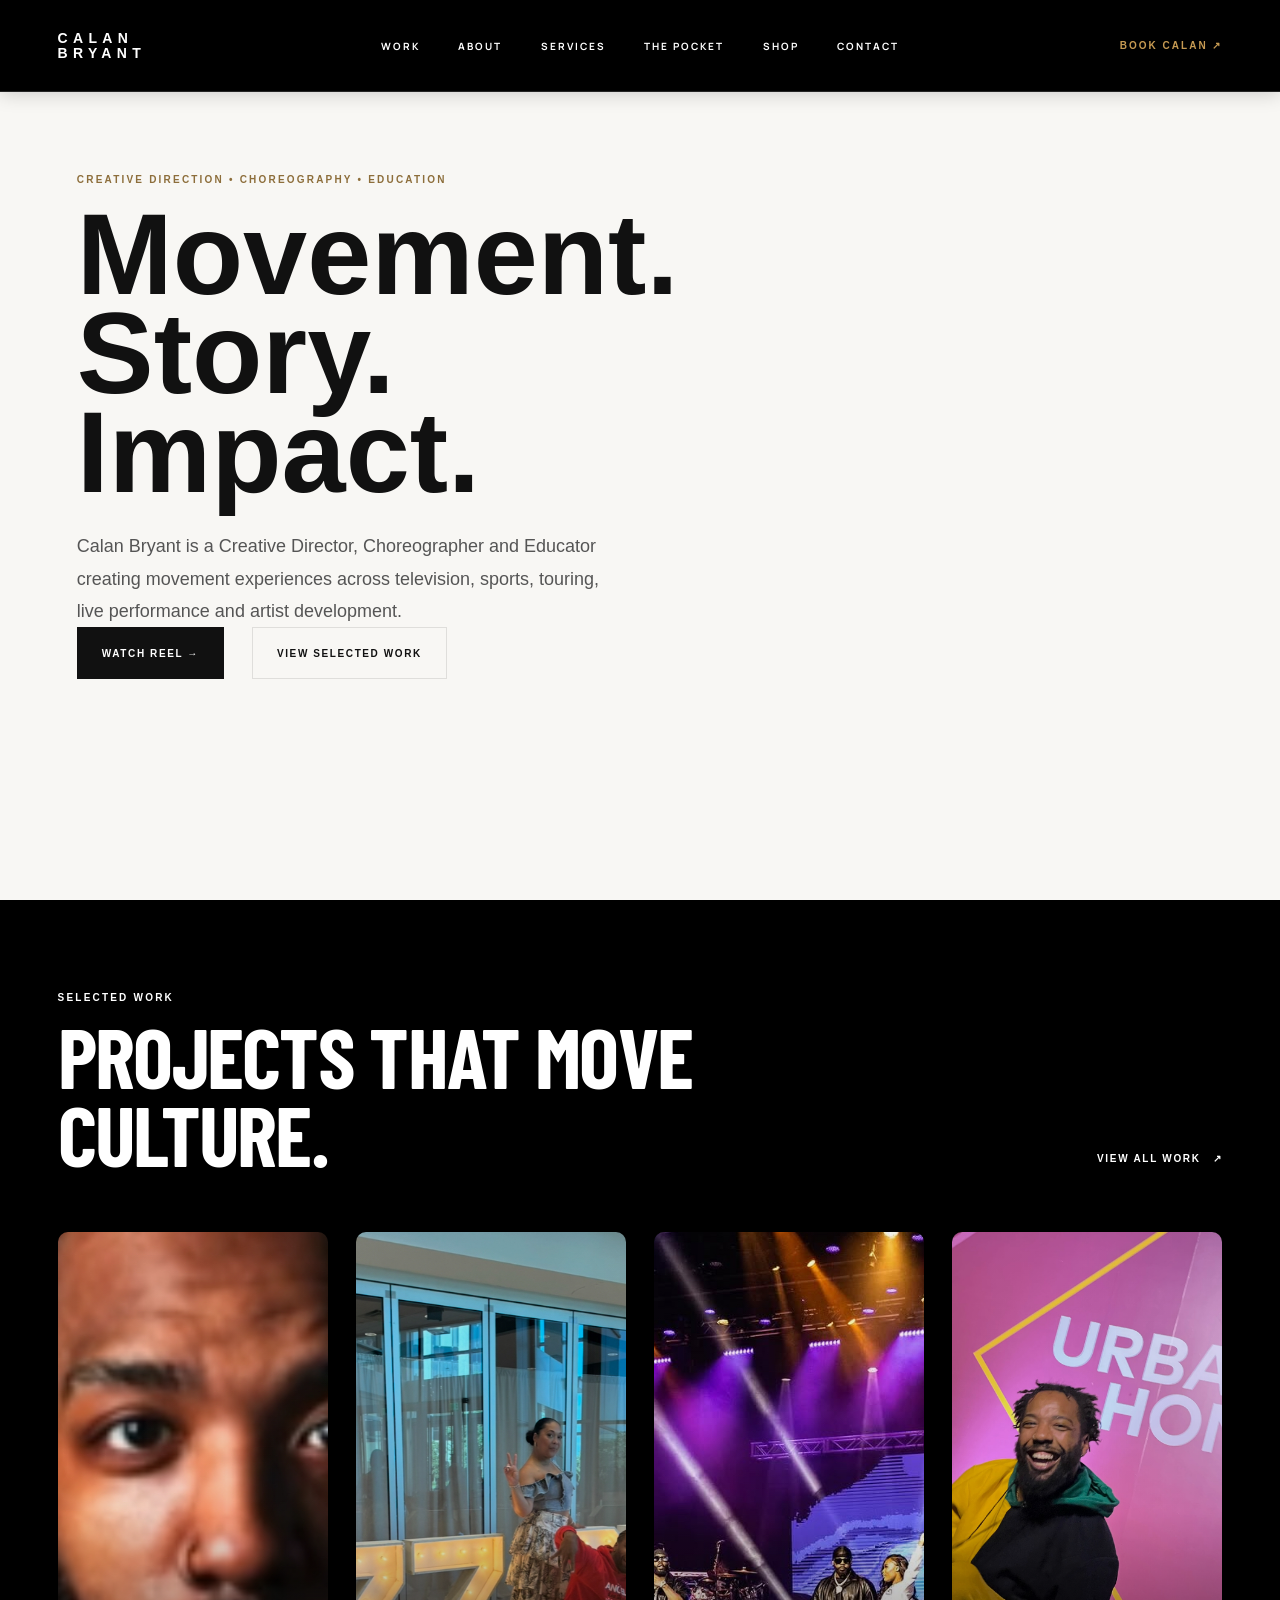
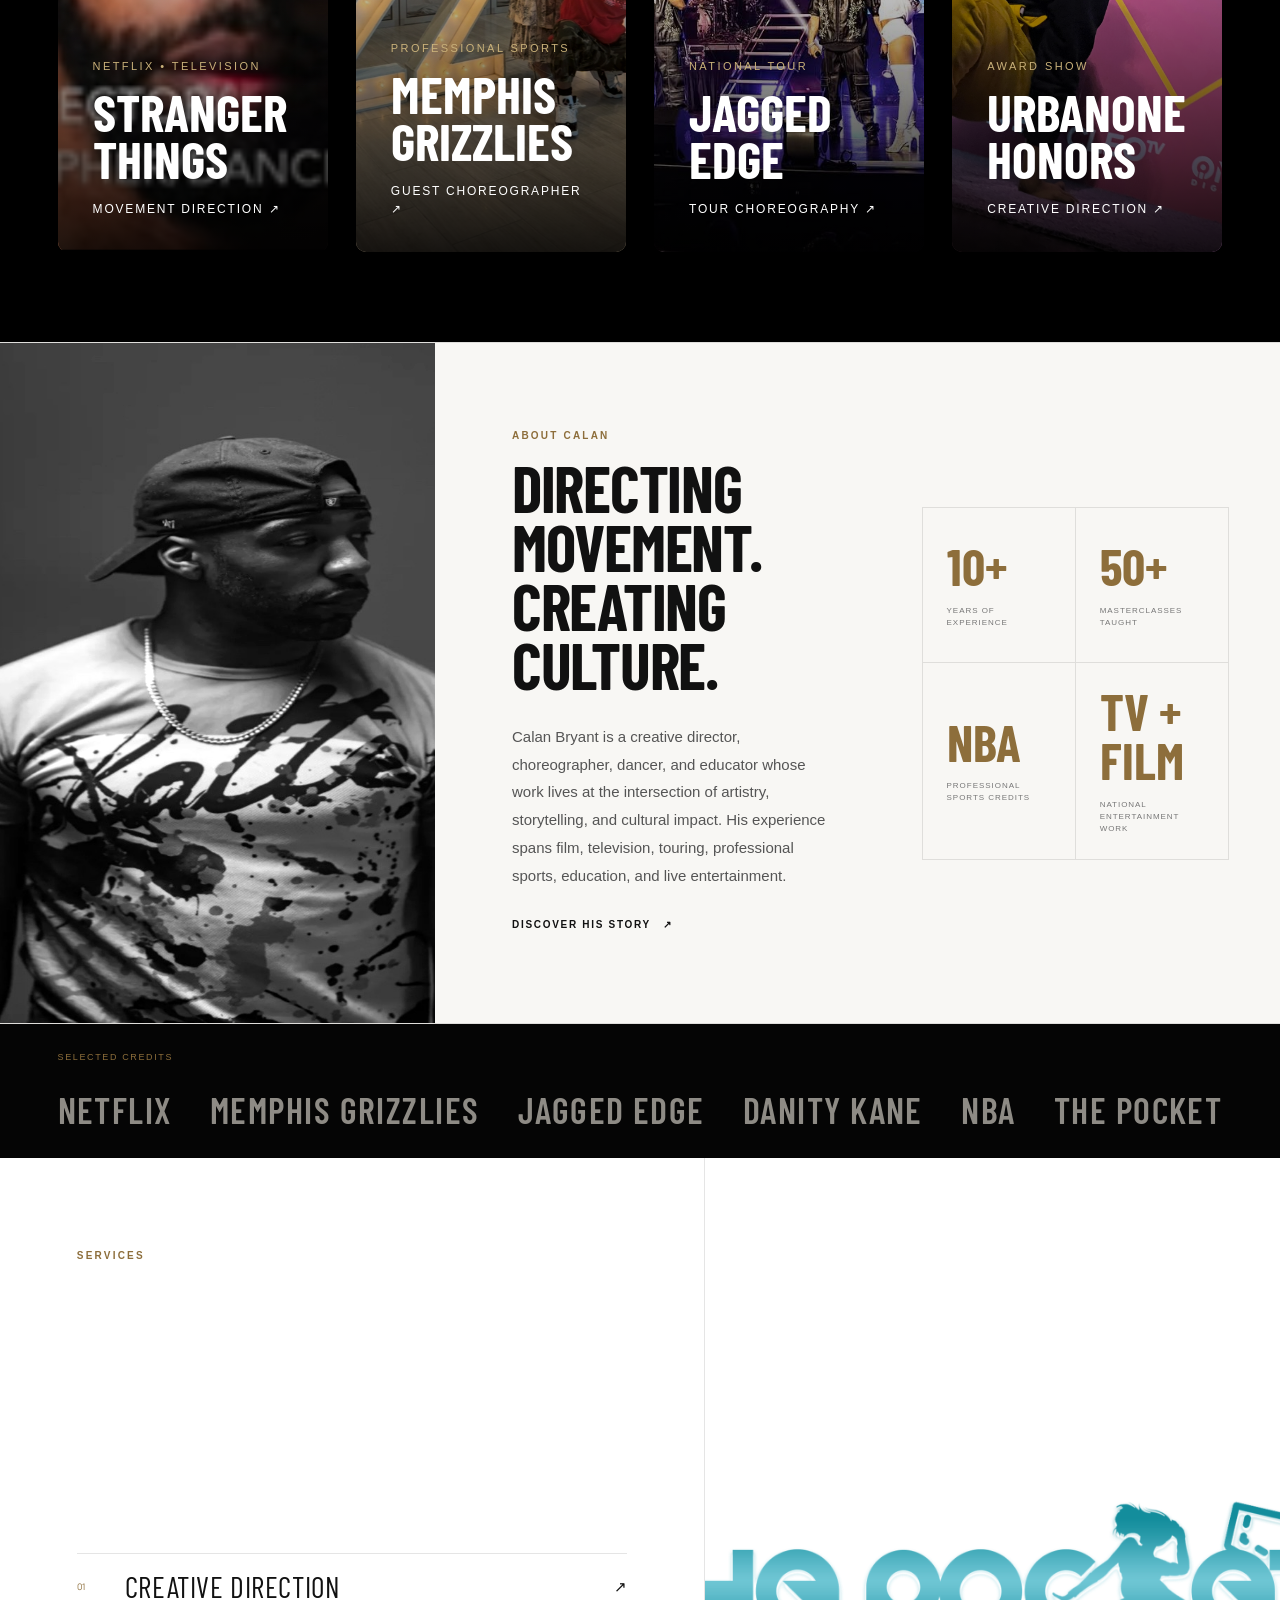
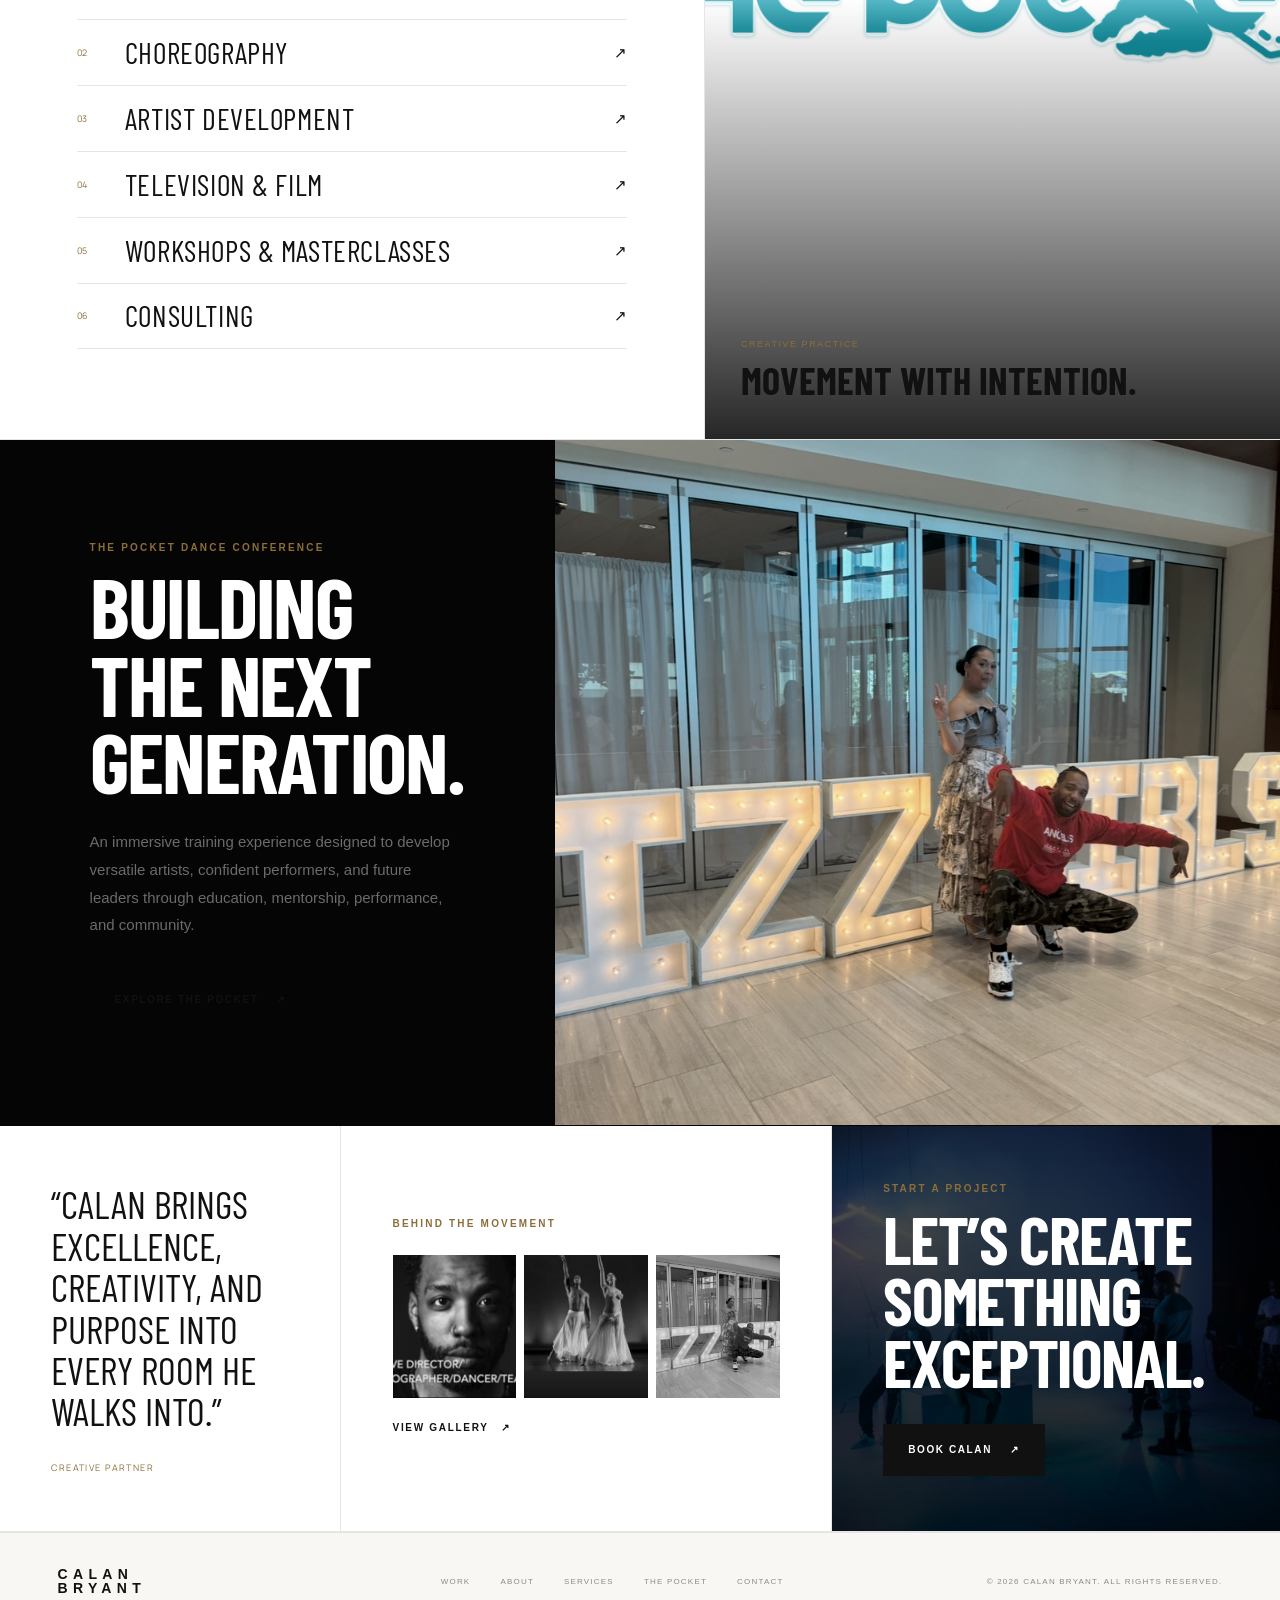
==== commit 6f6f3667: "move the description into the true vertical middle, reduce the excessive blank space, and keep the i" ====
--- a/index.html
+++ b/index.html
@@ -160,26 +160,54 @@
 </section>
 
     <section class="cb-about-feature">
-      <div class="cb-about-image">
-        <img src="images/calan1.jpg" alt="Calan Bryant portrait" />
-      </div>
-
-      <div class="cb-about-copy">
-        <p class="cb-kicker">About Calan</p>
-        <h2>Directing movement.<br />Creating culture.</h2>
-        <p>
-          Calan Bryant is a creative director, choreographer, dancer, and educator whose work lives at the intersection of artistry, storytelling, and cultural impact. His experience spans film, television, touring, professional sports, education, and live entertainment.
-        </p>
-        <a class="cb-text-link" href="about.html">Discover his story <span>↗</span></a>
-      </div>
-
-      <div class="cb-stat-grid">
-        <div><strong>10+</strong><span>Years of experience</span></div>
-        <div><strong>50+</strong><span>Masterclasses taught</span></div>
-        <div><strong>NBA</strong><span>Professional sports credits</span></div>
-        <div><strong>TV + FILM</strong><span>National entertainment work</span></div>
-      </div>
-    </section>
+
+  <div class="cb-about-image">
+    <img src="images/calan1.jpg" alt="Calan Bryant portrait" />
+  </div>
+
+  <div class="cb-about-copy">
+    <p class="cb-kicker">About Calan</p>
+
+    <h2>
+      Directing movement.<br>
+      Creating culture.
+    </h2>
+
+    <p class="cb-about-description">
+      Calan Bryant is a creative director, choreographer, dancer, and educator
+      whose work lives at the intersection of artistry, storytelling, and
+      cultural impact. His experience spans film, television, touring,
+      professional sports, education, and live entertainment.
+    </p>
+
+    <a class="cb-text-link" href="about.html">
+      Discover his story <span>↗</span>
+    </a>
+  </div>
+
+  <div class="cb-stat-grid">
+    <div>
+      <strong>10+</strong>
+      <span>Years of experience</span>
+    </div>
+
+    <div>
+      <strong>50+</strong>
+      <span>Masterclasses taught</span>
+    </div>
+
+    <div>
+      <strong>NBA</strong>
+      <span>Professional sports credits</span>
+    </div>
+
+    <div>
+      <strong>TV + FILM</strong>
+      <span>National entertainment work</span>
+    </div>
+  </div>
+
+</section>
 
     <section class="cb-credits" aria-label="Selected clients and credits">
       <p>Selected credits</p>
--- a/style.css
+++ b/style.css
@@ -2442,63 +2442,176 @@
 }
 
 
+/* =========================================
+   ABOUT FEATURE — REWORKED LAYOUT
+========================================= */
+
 .cb-about-feature {
   display: grid;
-  grid-template-columns: 1.05fr 1.25fr .75fr;
-  min-height: 720px;
-  padding-left: 0;
+  grid-template-columns: 34% 38% 28%;
+  align-items: stretch;
+
+  min-height: 680px;
+  padding: 0;
+
+  background: #f8f7f4;
+
   border-top: 1px solid var(--cb-line);
   border-bottom: 1px solid var(--cb-line);
 }
 
-.cb-about-image { min-height: 620px; overflow: hidden; }
-.cb-about-image img { height: 100%; object-fit: cover; filter: grayscale(1) contrast(1.1); }
+/* LEFT IMAGE */
+
+.cb-about-image {
+  min-height: 680px;
+  overflow: hidden;
+}
+
+.cb-about-image img {
+  width: 100%;
+  height: 100%;
+  object-fit: cover;
+  object-position: center top;
+
+  filter: grayscale(1) contrast(1.08);
+}
+
+/* CENTER DESCRIPTION */
 
 .cb-about-copy {
+  display: flex;
+  flex-direction: column;
+  justify-content: center;
+
+  padding: 70px 7vw 70px 6vw;
+}
+
+.cb-about-copy h2 {
+  margin: 16px 0 28px;
+
+  color: #111 !important;
+
+  font-size: clamp(48px, 5vw, 82px) !important;
+  line-height: .92 !important;
+}
+
+.cb-about-description {
+  max-width: 560px;
+
+  margin: 0 0 30px !important;
+
+  color: #555 !important;
+
+  font-size: 15px !important;
+  line-height: 1.85 !important;
+}
+
+/* RIGHT STATS */
+
+.cb-stat-grid {
   align-self: center;
-  padding: 6vw;
-}
-
-.cb-about-copy p:not(.cb-kicker) {
-  margin: 28px 0;
-  max-width: 620px;
-  color: var(--cb-muted) !important;
-  font-size: 15px !important;
-  line-height: 1.9 !important;
-}
-
-.cb-stat-grid {
+
   display: grid;
-  grid-template-columns: 1fr 1fr;
-  align-self: center;
+  grid-template-columns: repeat(2, 1fr);
+
+  margin-right: 4vw;
+
   border-top: 1px solid var(--cb-line);
   border-left: 1px solid var(--cb-line);
 }
 
 .cb-stat-grid div {
-  min-height: 175px;
-  padding: 26px;
+  display: flex;
+  flex-direction: column;
+  justify-content: center;
+
+  min-height: 155px;
+
+  padding: 24px;
+
   border-right: 1px solid var(--cb-line);
   border-bottom: 1px solid var(--cb-line);
 }
 
 .cb-stat-grid strong {
   display: block;
+
+  color: var(--cb-accent);
+
   font-family: "Barlow Condensed", sans-serif;
-  color: var(--cb-accent);
-  font-size: clamp(34px, 4vw, 62px);
-  line-height: 1;
+  font-size: clamp(38px, 4vw, 62px);
+  line-height: .95;
+
   text-transform: uppercase;
 }
 
 .cb-stat-grid span {
   display: block;
-  margin-top: 18px;
-  color: var(--cb-muted);
+
+  margin-top: 14px;
+
+  color: #777;
+
+  font-size: 8px;
+  line-height: 1.5;
+
+  letter-spacing: .12em;
   text-transform: uppercase;
-  letter-spacing: .12em;
-  font-size: 9px;
-  line-height: 1.6;
+}
+@media (max-width: 1050px) {
+
+  .cb-about-feature {
+    grid-template-columns: 42% 58%;
+  }
+
+  .cb-about-copy {
+    padding: 65px 6vw;
+  }
+
+  .cb-stat-grid {
+    grid-column: 1 / -1;
+
+    width: calc(100% - 12%);
+    margin: 0 6% 60px;
+  }
+}
+
+@media (max-width: 780px) {
+
+  .cb-about-feature {
+    grid-template-columns: 1fr;
+  }
+
+  .cb-about-image {
+    min-height: 0;
+    aspect-ratio: 4 / 5;
+  }
+
+  .cb-about-copy {
+    padding: 58px 20px;
+  }
+
+  .cb-about-copy h2 {
+    font-size: clamp(44px, 13vw, 68px) !important;
+  }
+
+  .cb-stat-grid {
+    grid-template-columns: 1fr 1fr;
+
+    width: auto;
+    margin: 0 20px 55px;
+  }
+}
+
+@media (max-width: 480px) {
+
+  .cb-stat-grid {
+    grid-template-columns: 1fr;
+  }
+
+  .cb-stat-grid div {
+    min-height: 120px;
+  }
 }
 
 .cb-credits {
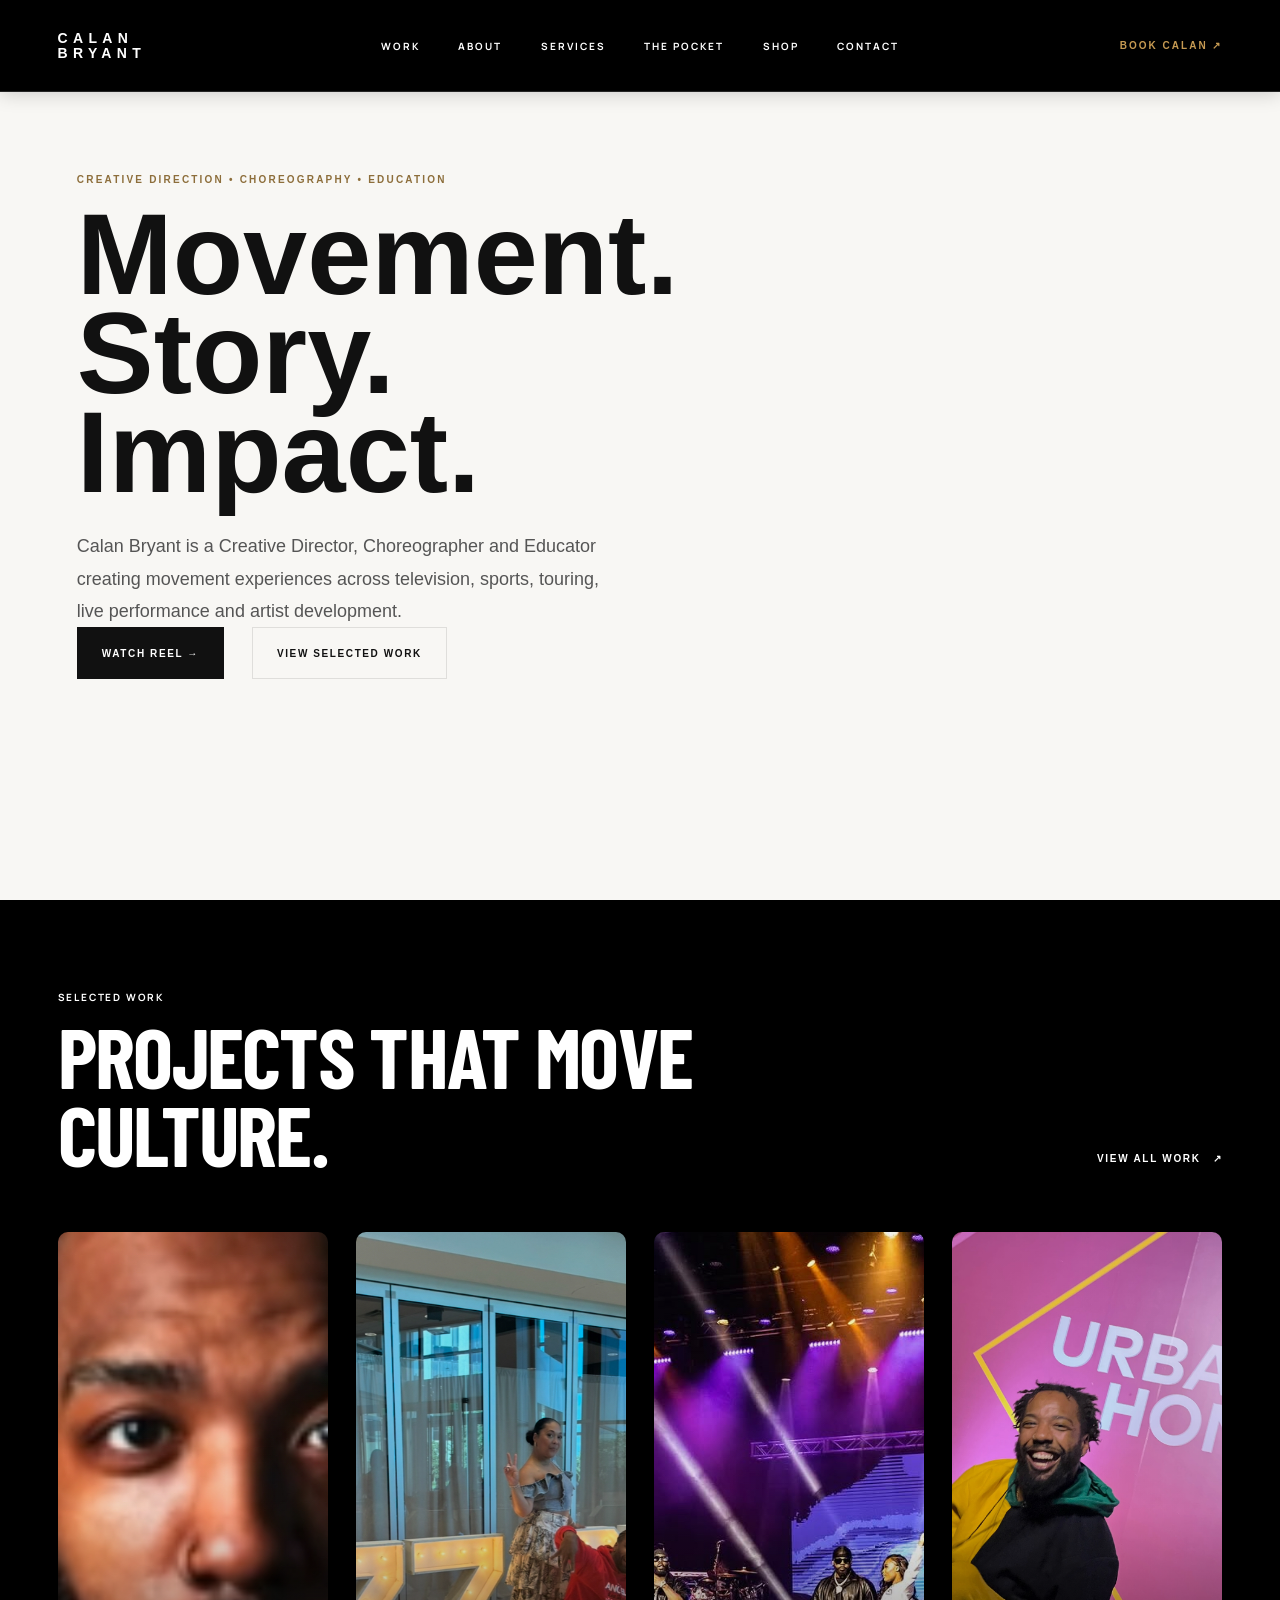
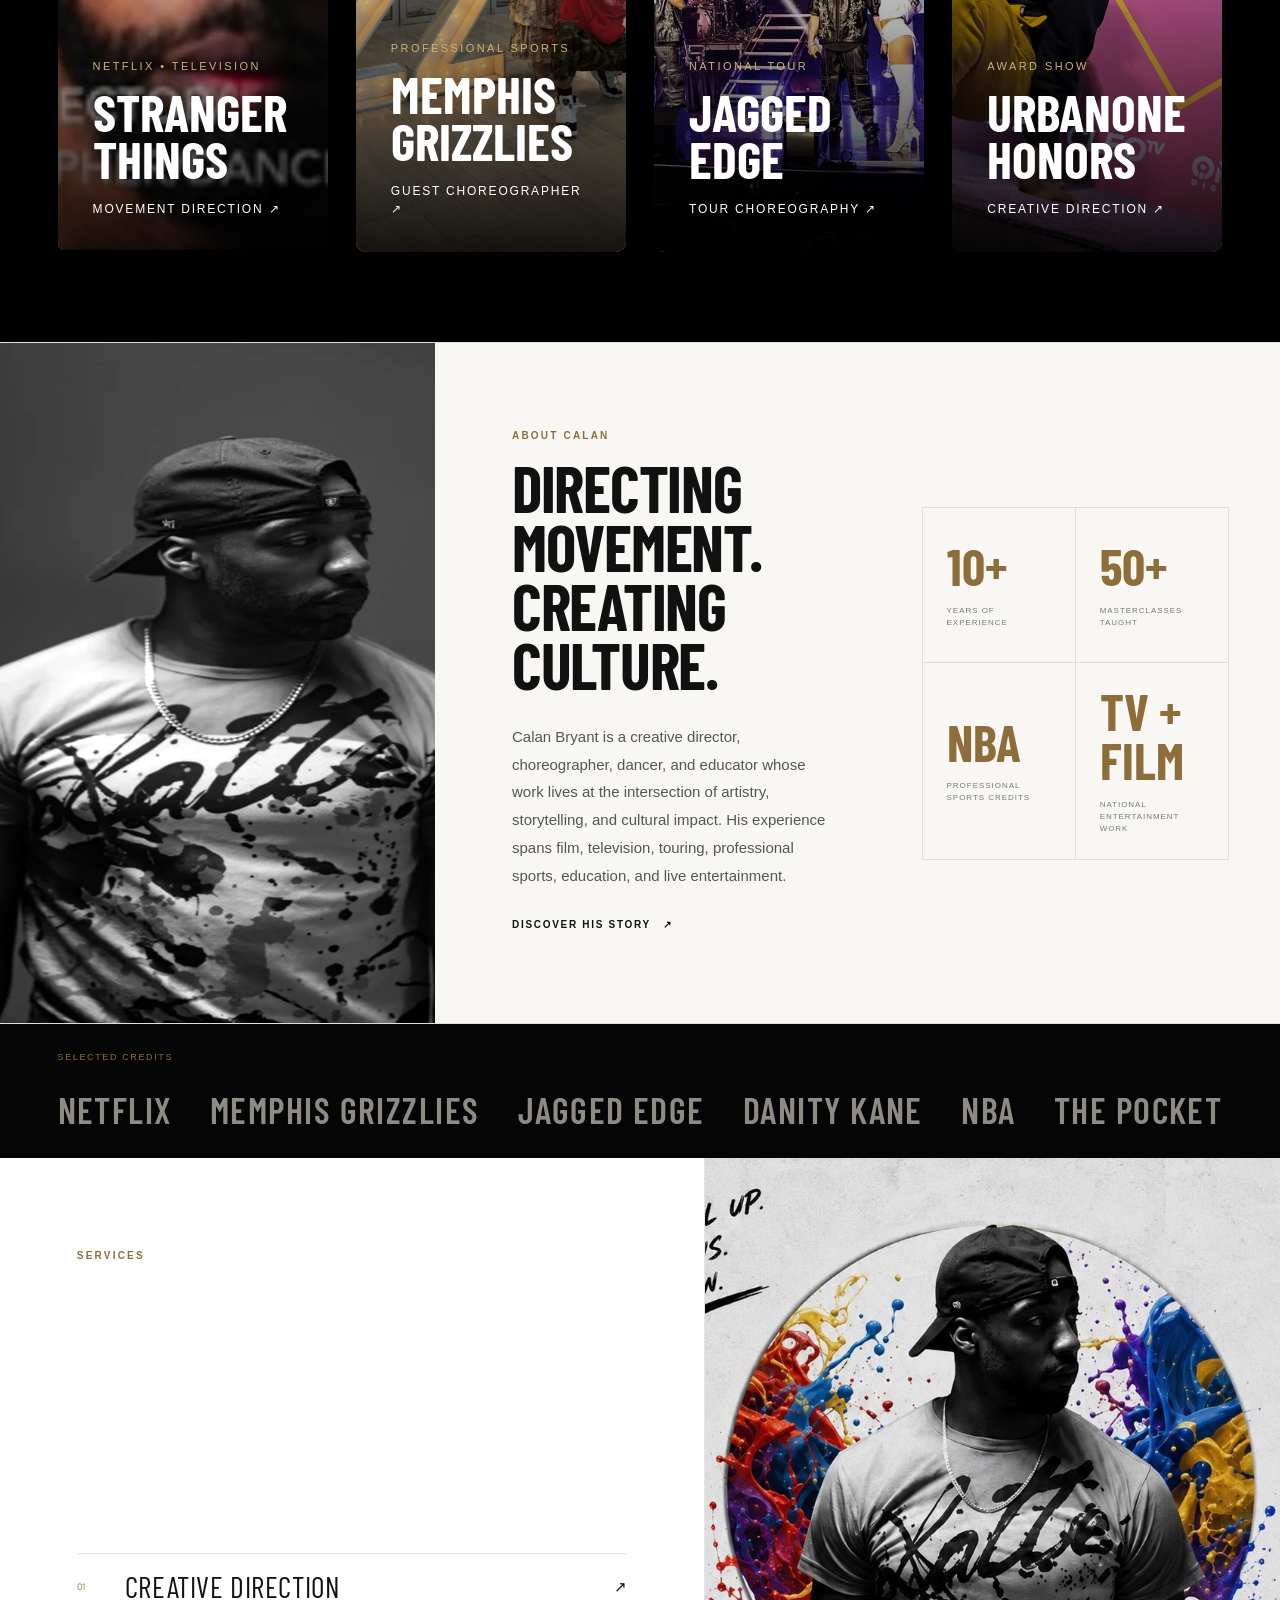
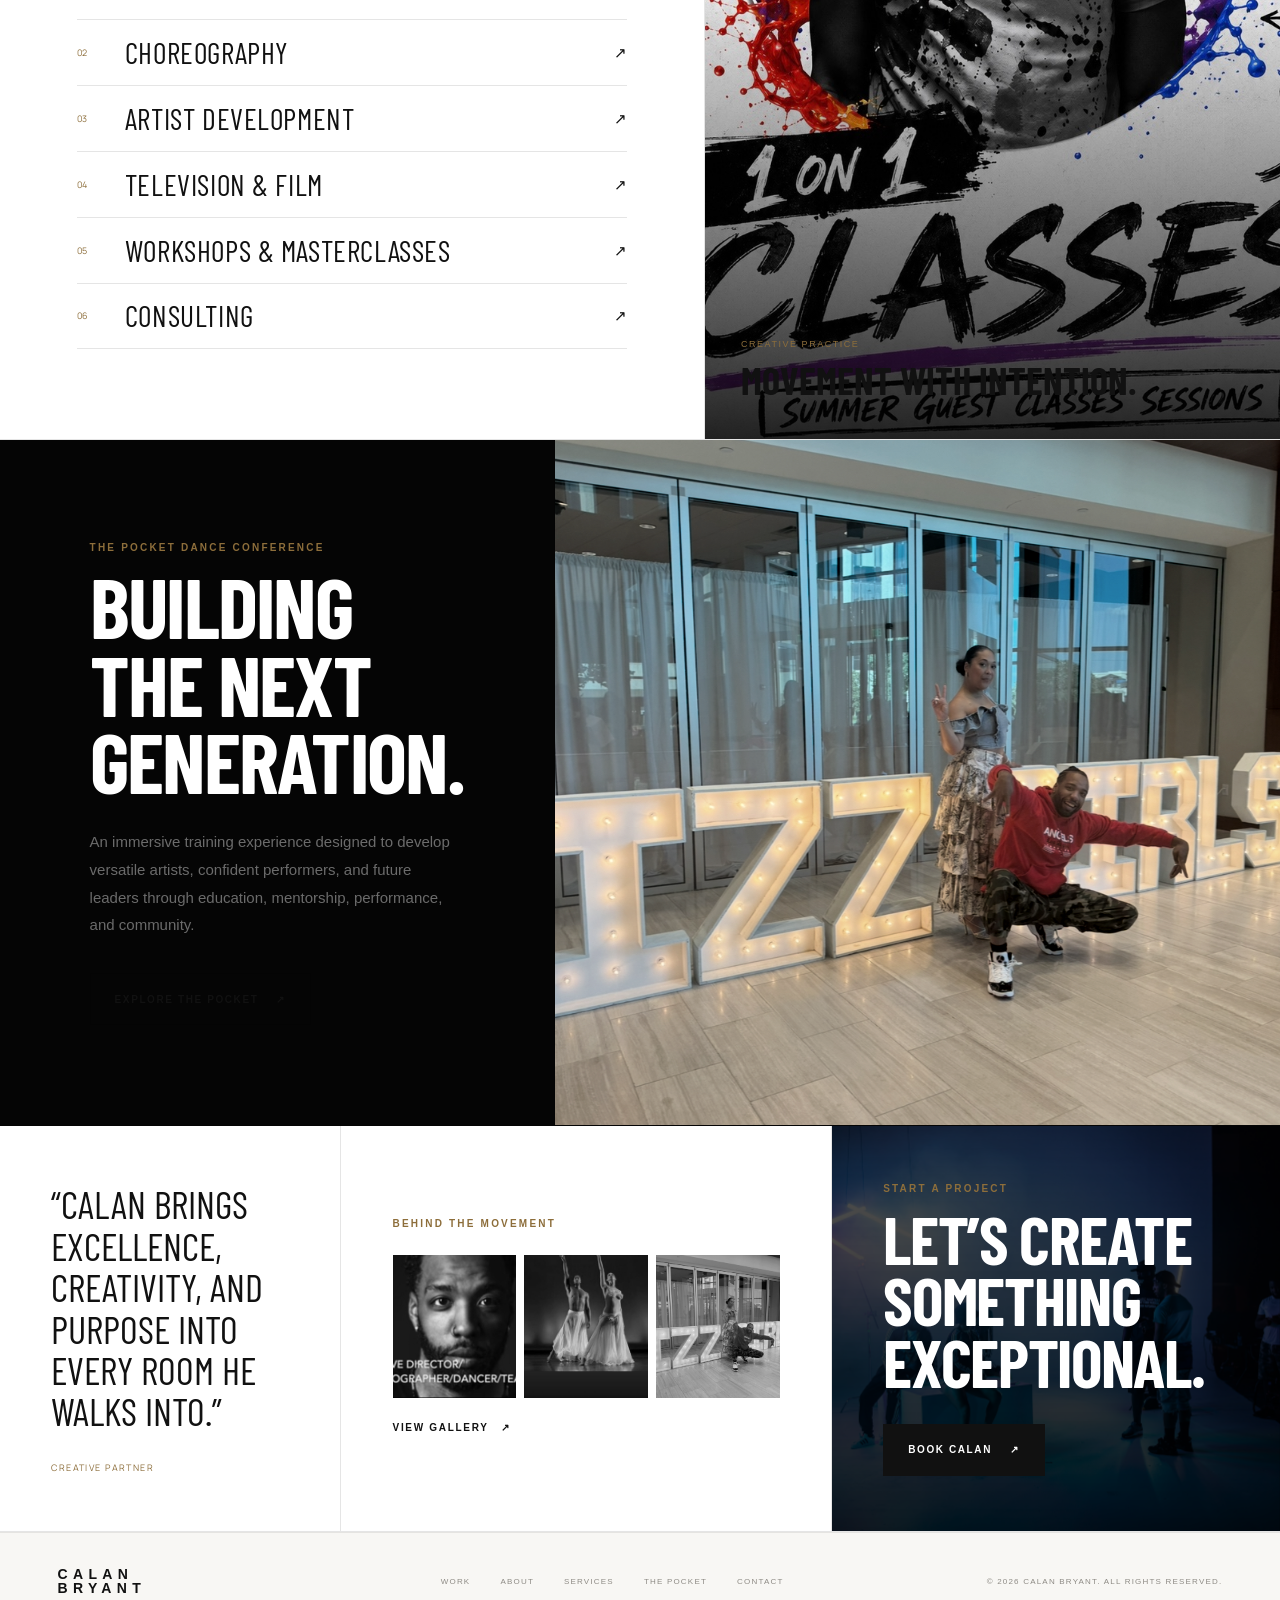
==== commit 2b533f63: "services home page pic changed" ====
--- a/index.html
+++ b/index.html
@@ -235,7 +235,7 @@
       </div>
 
       <div class="cb-services-image">
-        <img src="images/calan2.jpg" alt="Calan Bryant performing" />
+        <img src="images/1o1.jpg" alt="Calan Bryant performing" />
         <div class="cb-image-label">
           <span>Creative practice</span>
           <strong>Movement with intention.</strong>
--- a/style.css
+++ b/style.css
@@ -3726,7 +3726,12 @@
 }
 
 .cb-work .cb-kicker {
-    color: #b68b42 !important;
+     color:#111111 !important;
+    font-family:"Manrope",sans-serif;
+    font-size:11px;
+    font-weight:700;
+    letter-spacing:.18em;
+    text-transform:uppercase;
 }
 
 .cb-work h2,
@@ -3740,7 +3745,8 @@
 }
 
 .cb-work .cb-text-link:hover {
-    color: #b68b42 !important;
+    color: #111111!important;
+  
 }
 
 /* FINAL SELECTED WORK HEADING FIX */
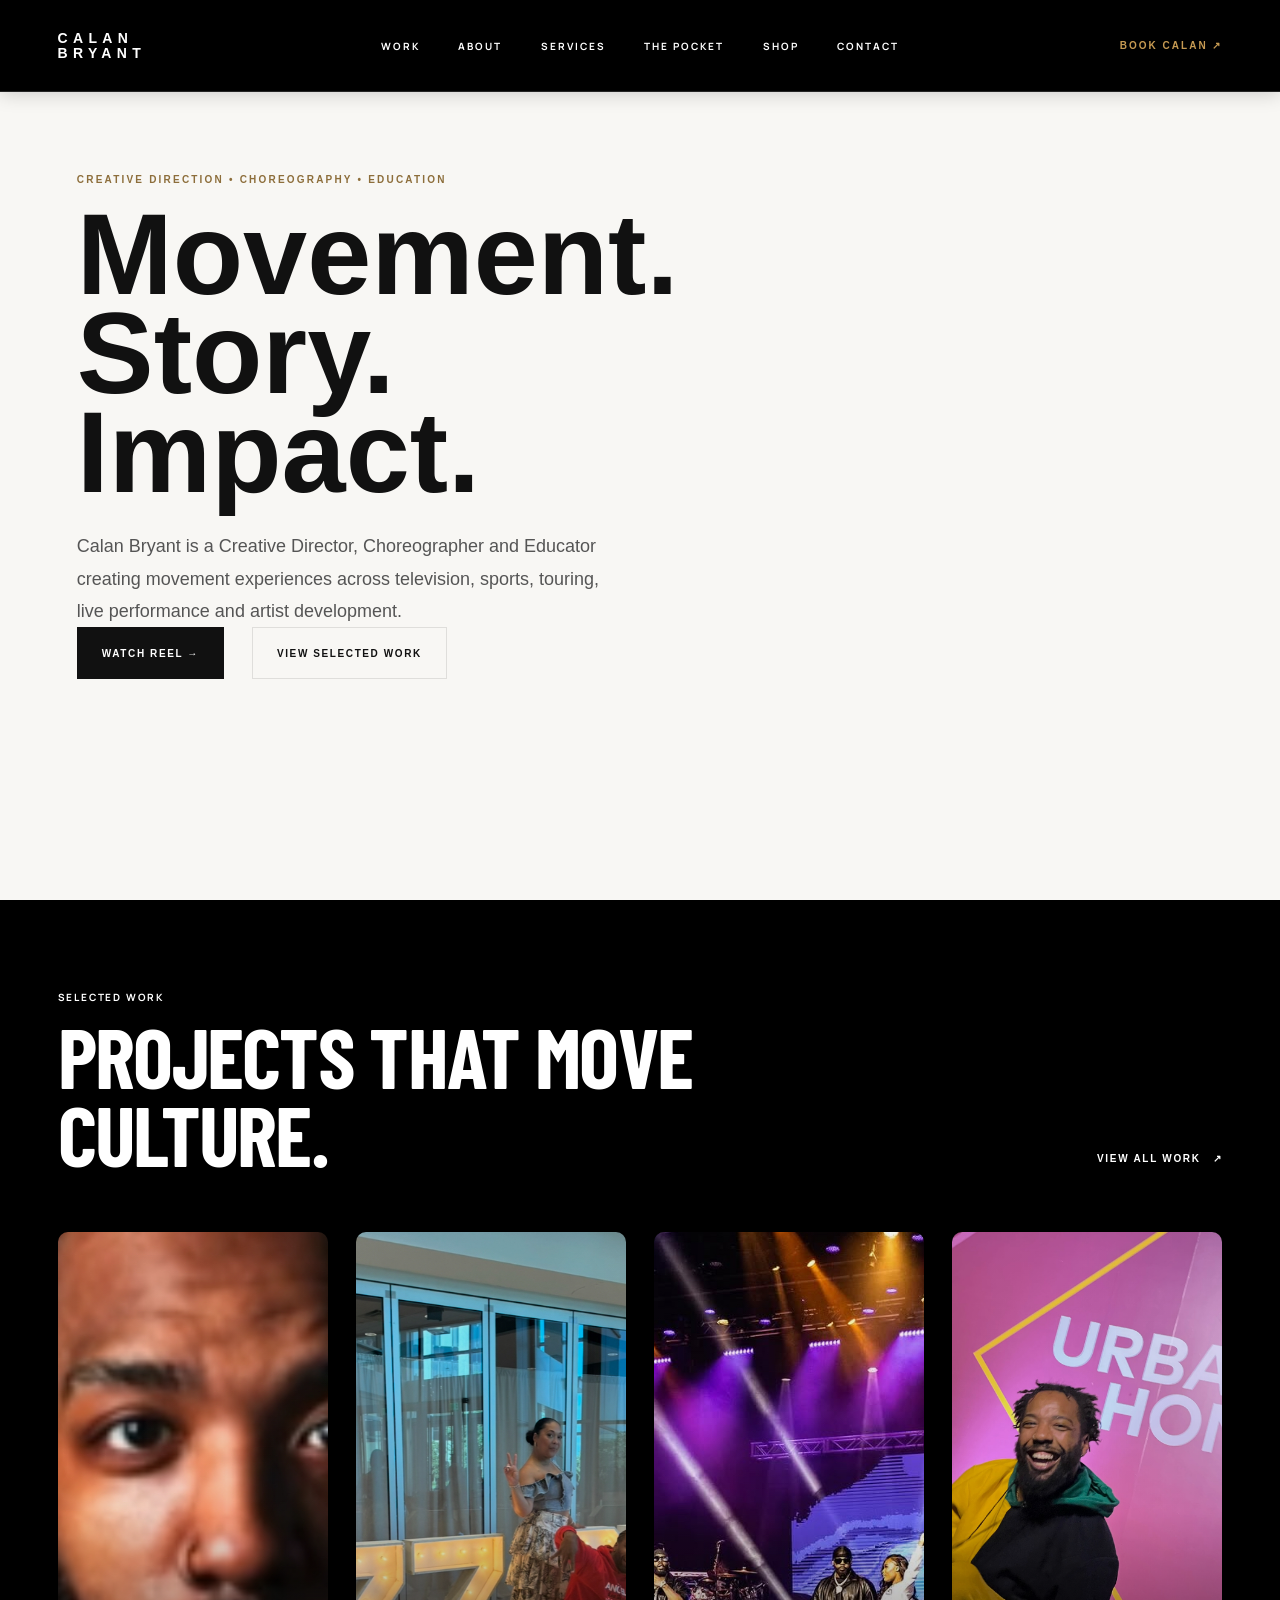
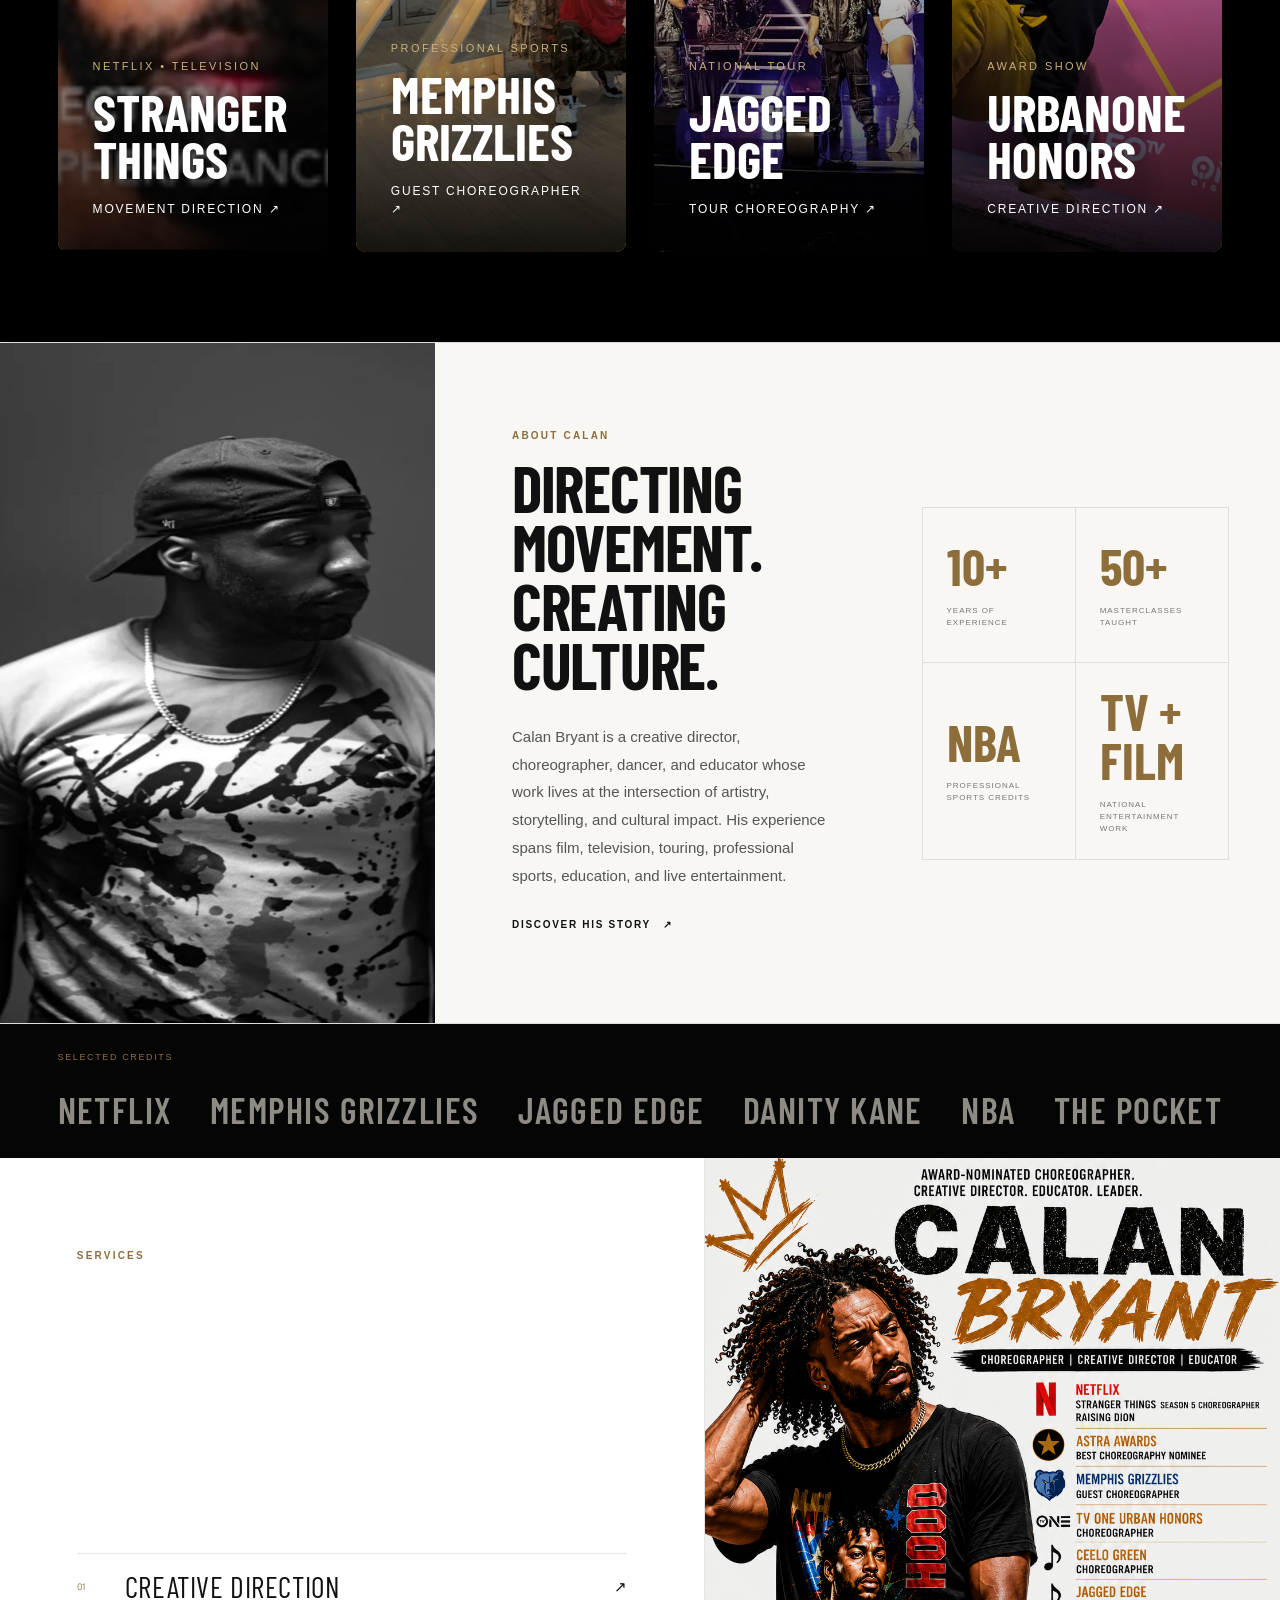
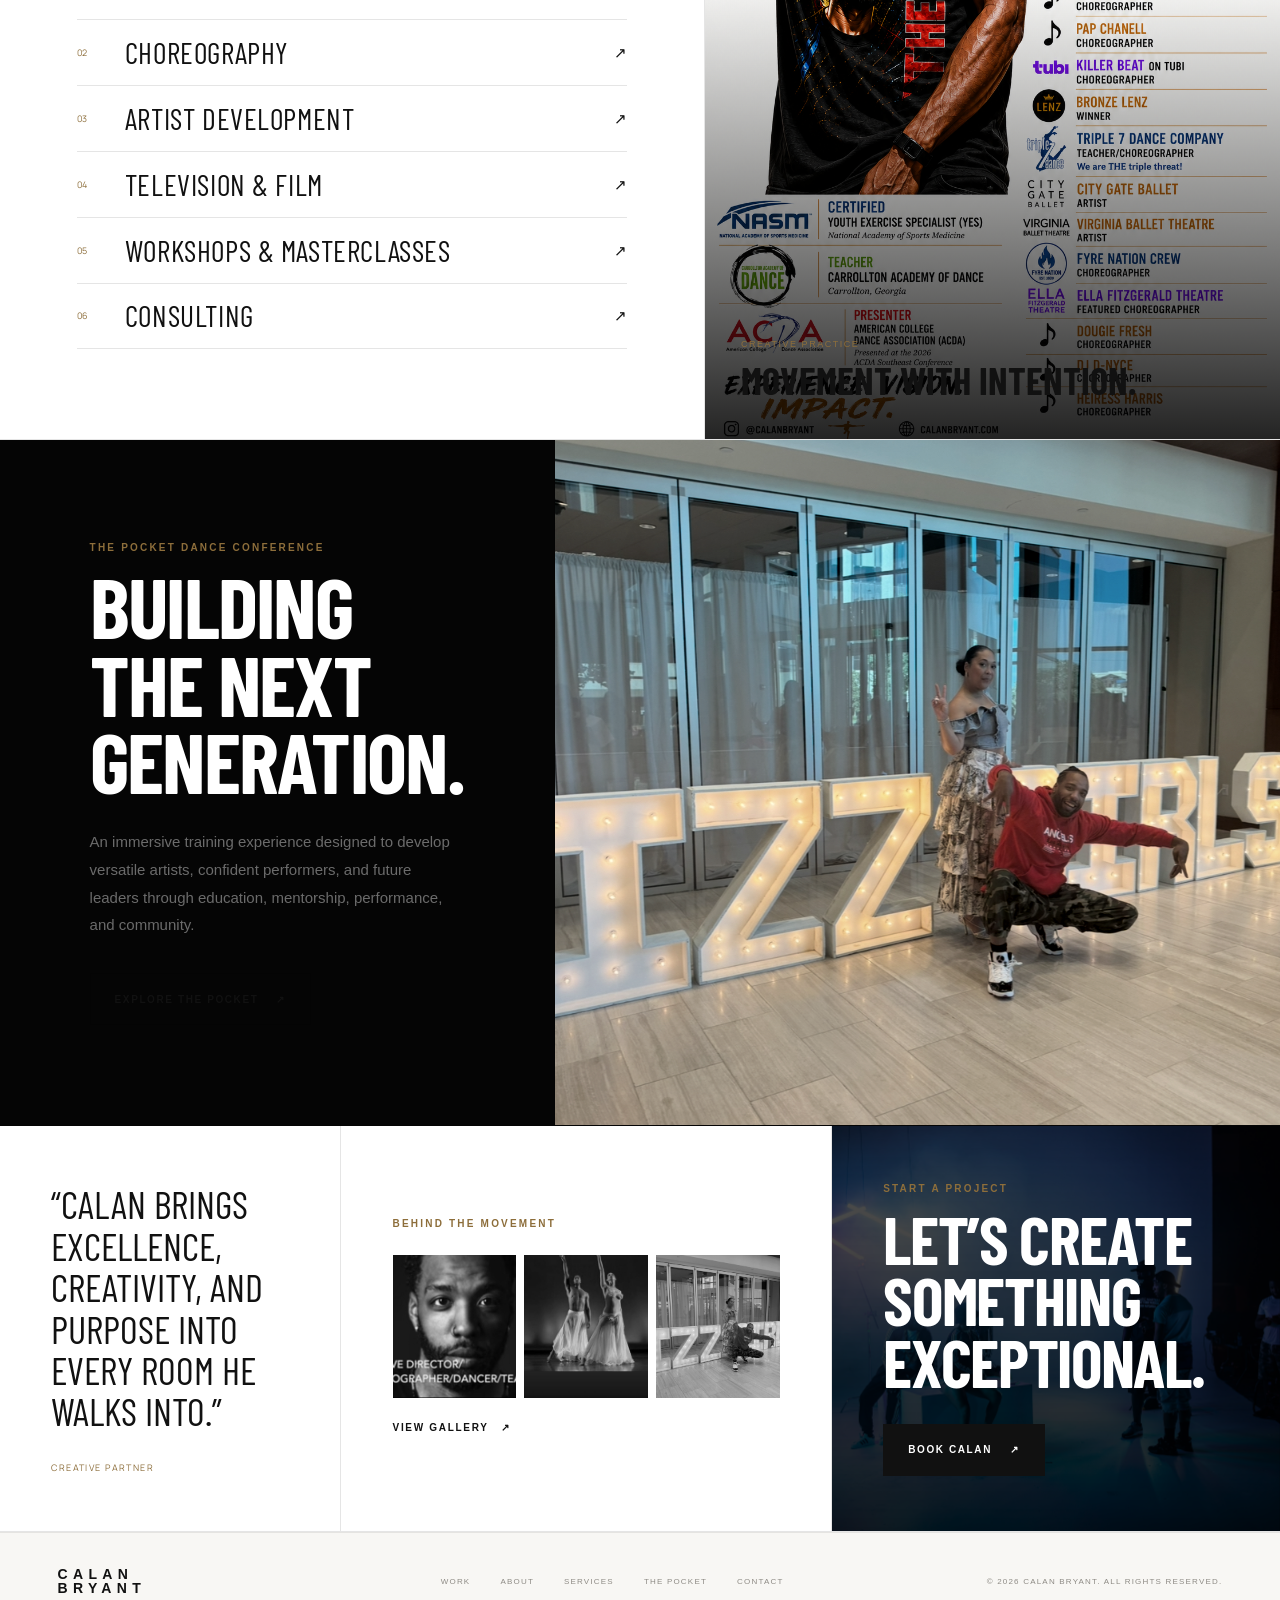
==== commit 3b29c725: "services home page pic changed" ====
--- a/index.html
+++ b/index.html
@@ -235,7 +235,7 @@
       </div>
 
       <div class="cb-services-image">
-        <img src="images/1o1.jpg" alt="Calan Bryant performing" />
+        <img src="images/calanbryantflyer.jpg" alt="Calan Bryant performing" />
         <div class="cb-image-label">
           <span>Creative practice</span>
           <strong>Movement with intention.</strong>
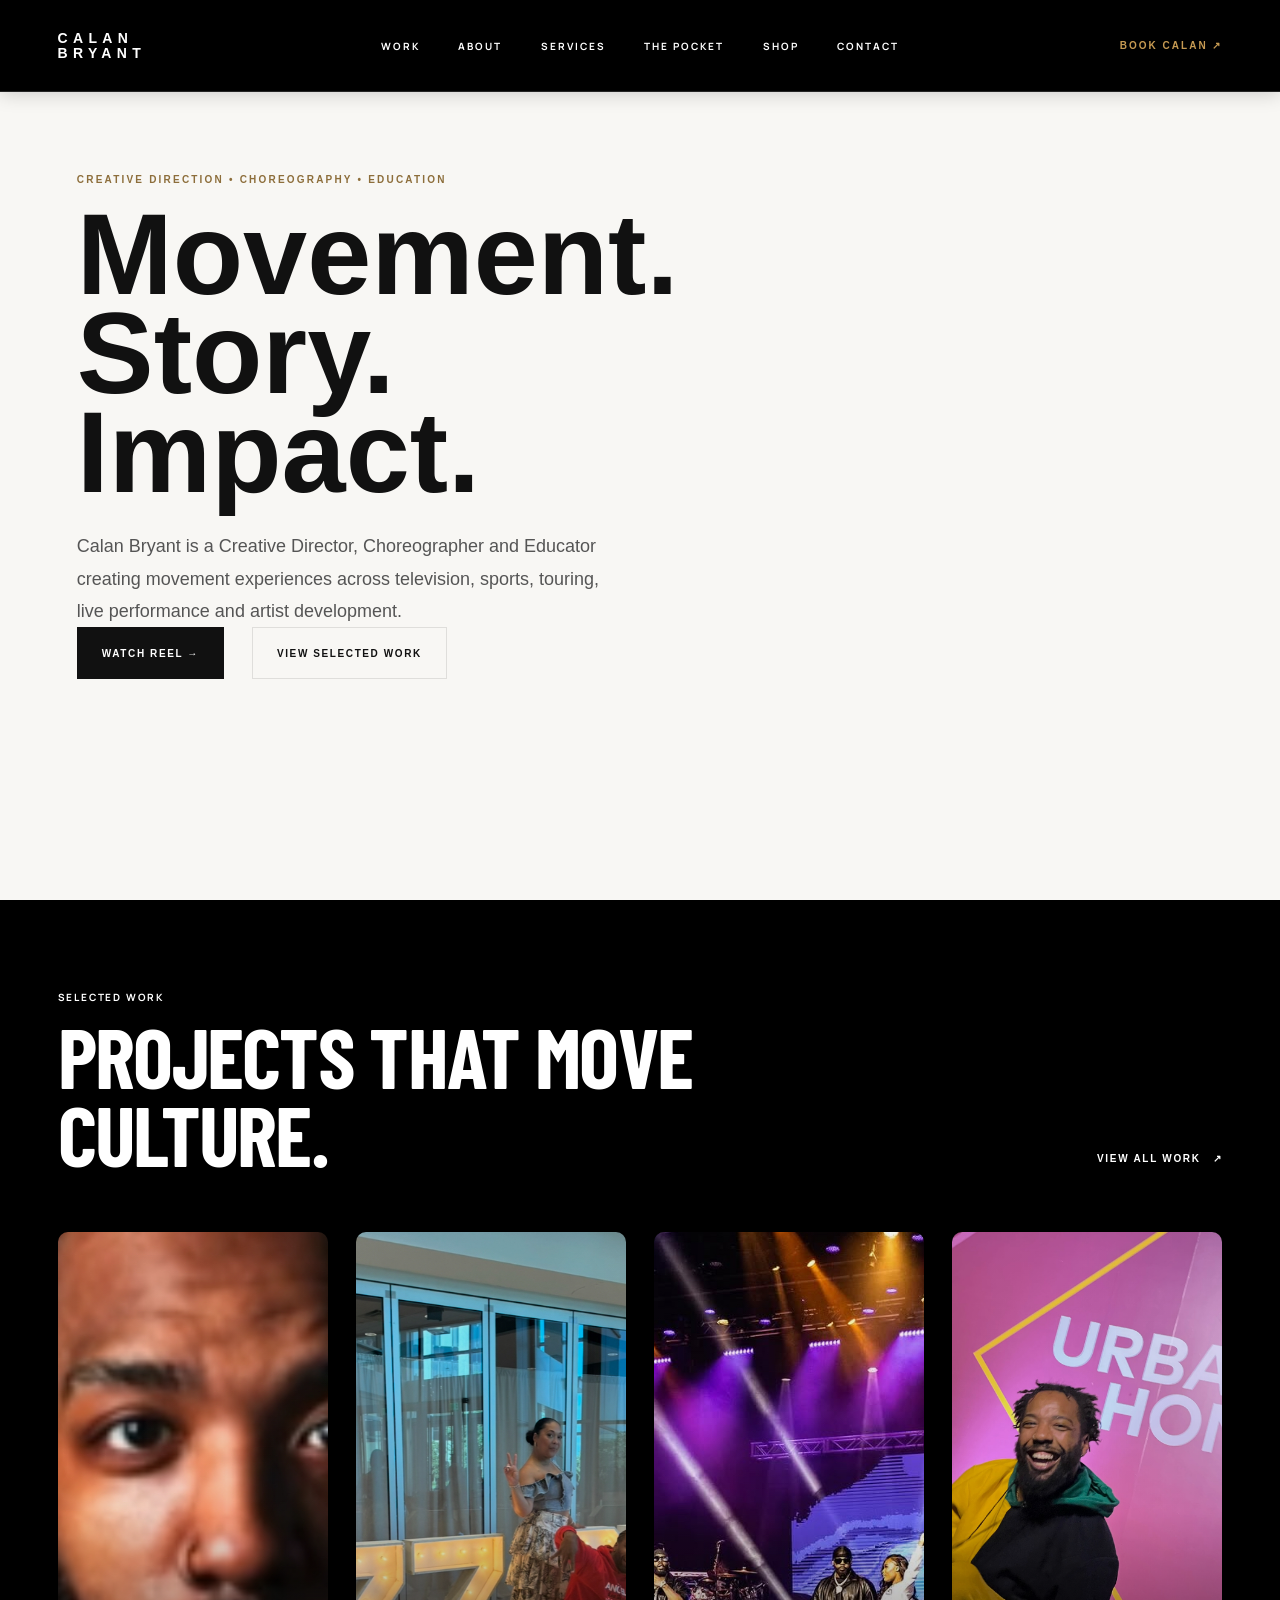
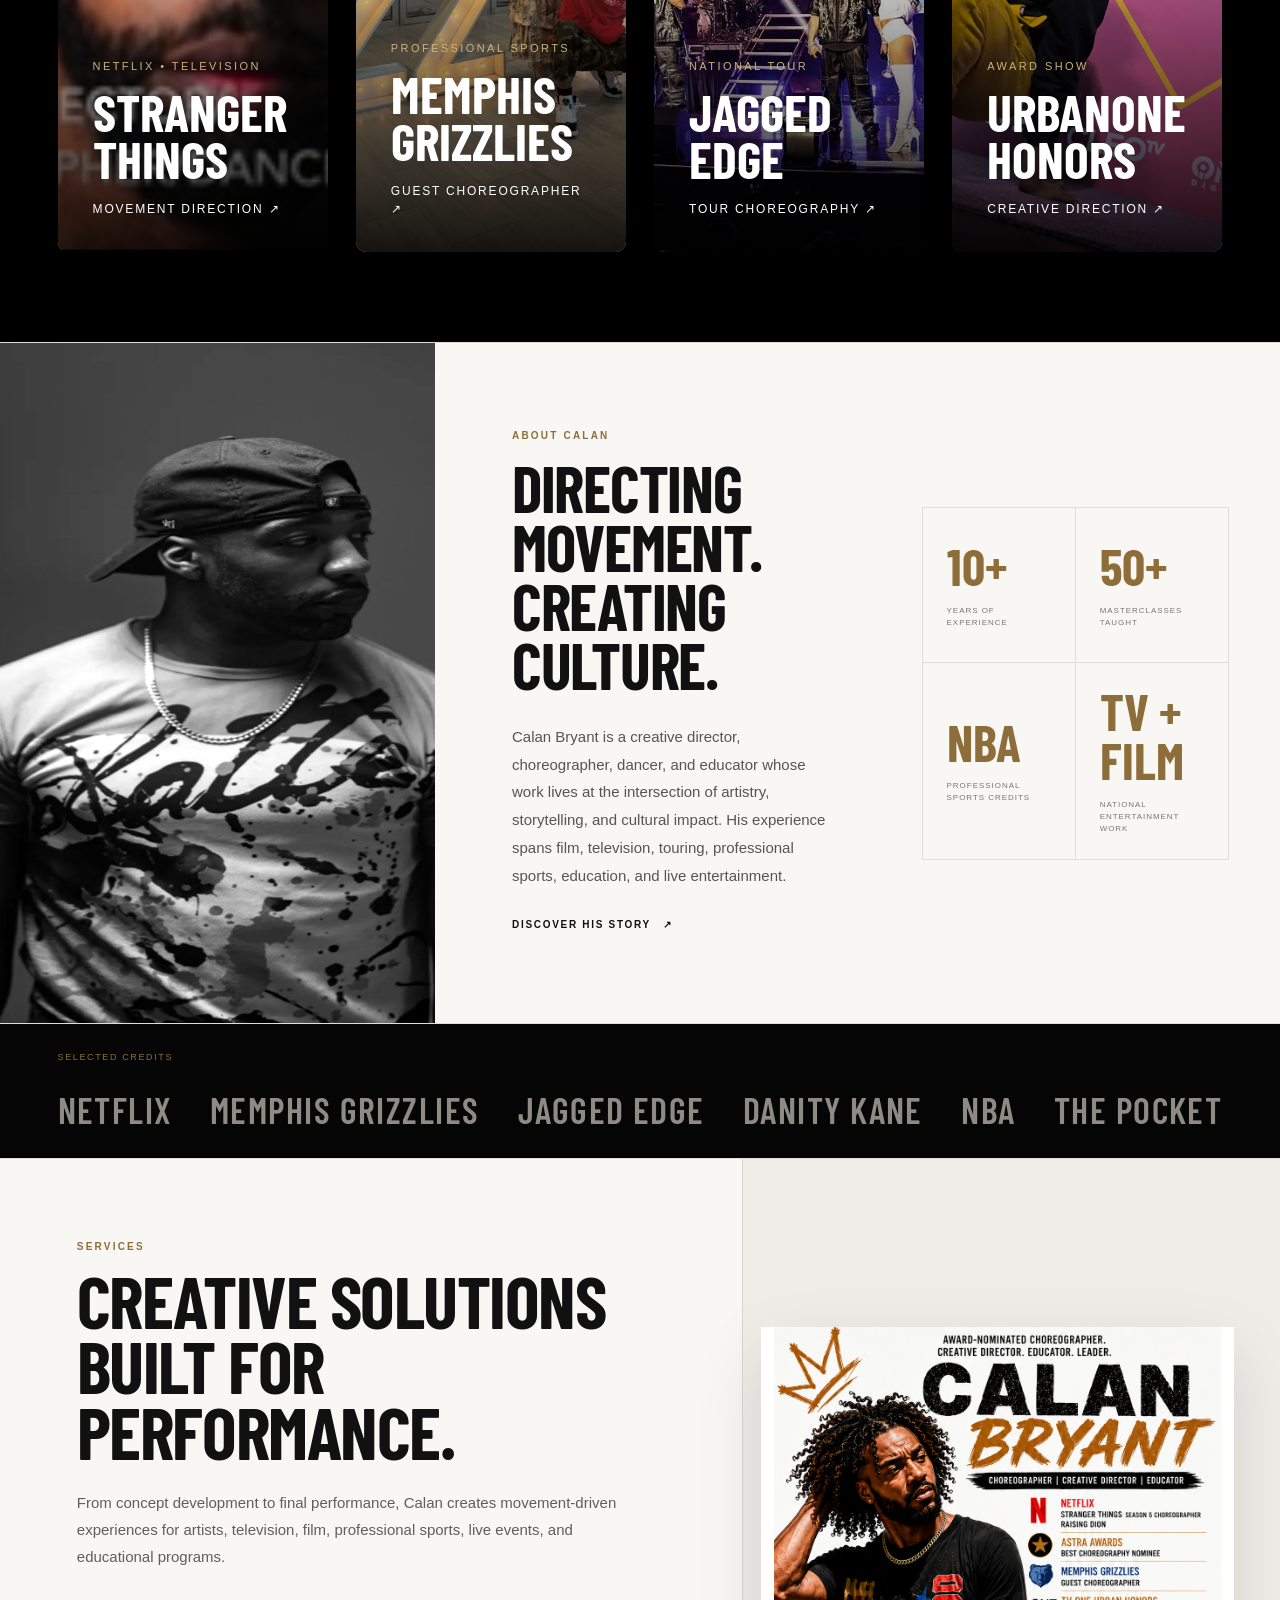
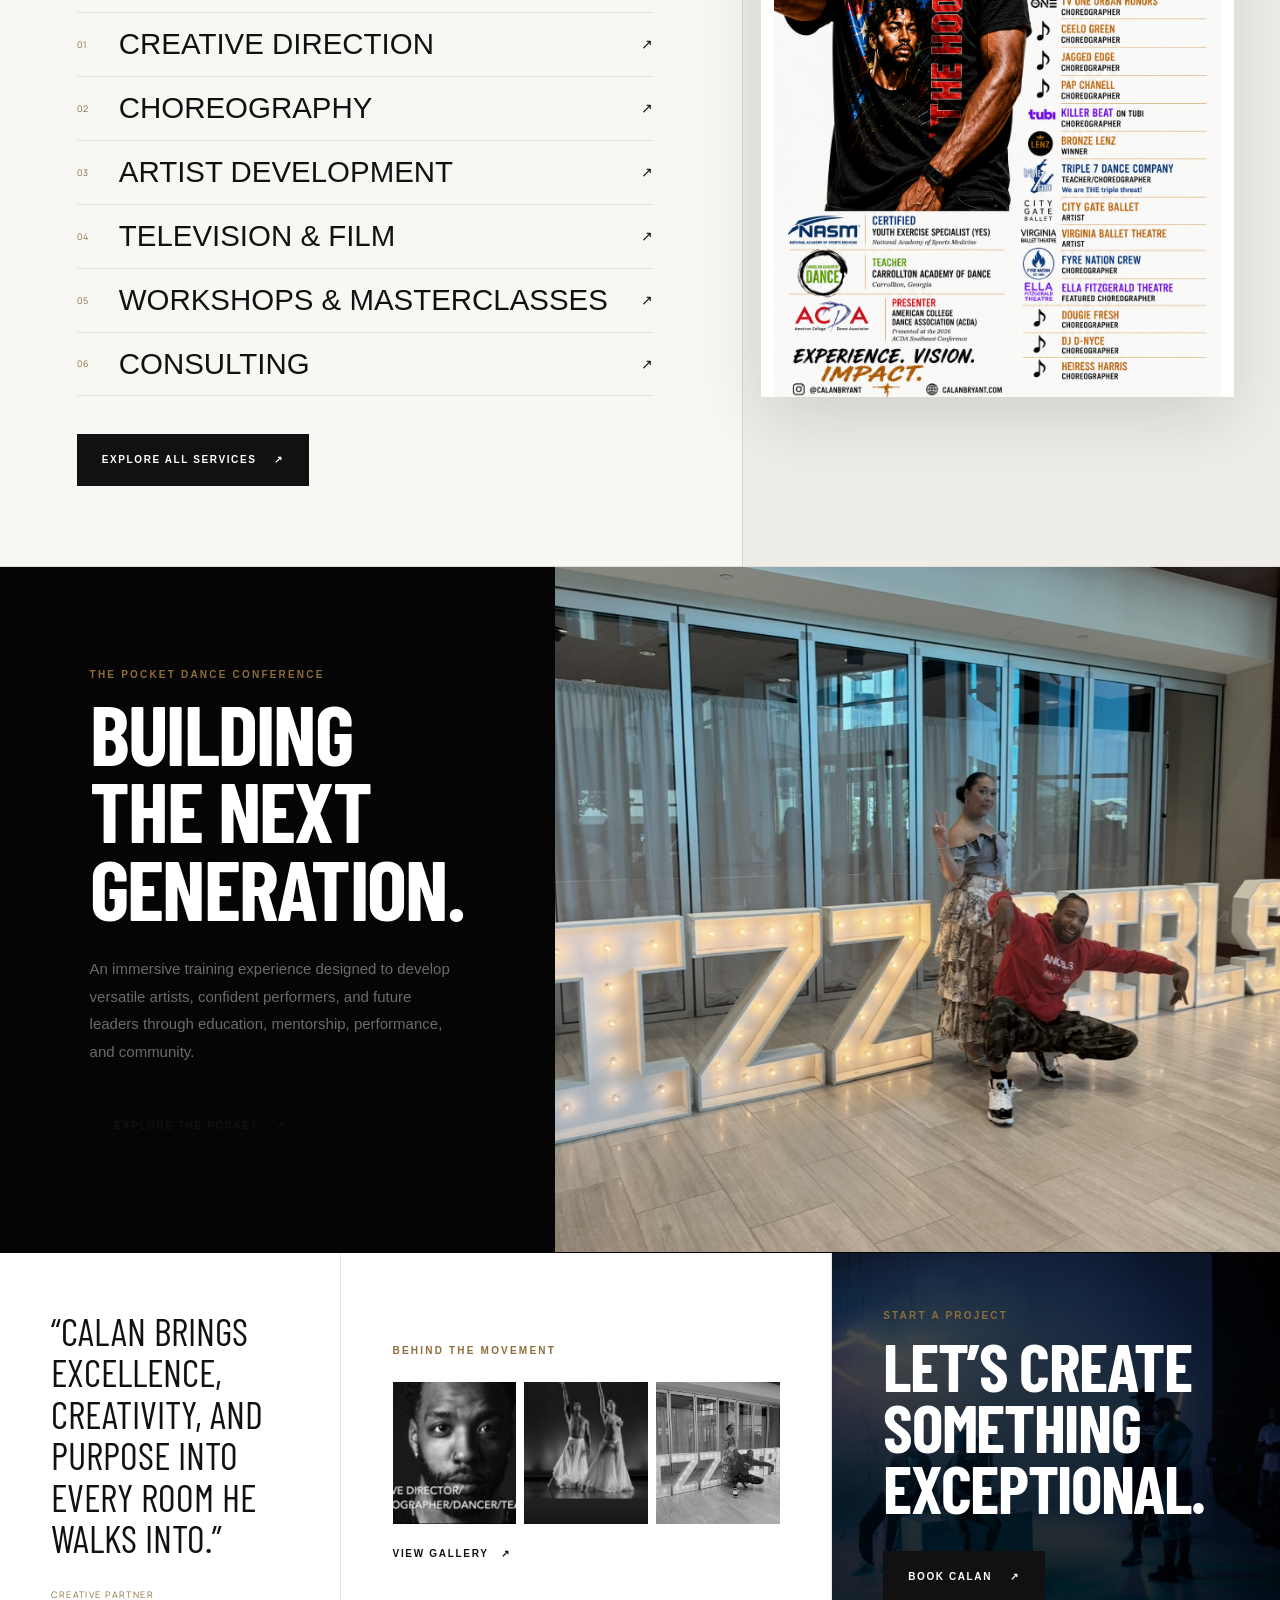
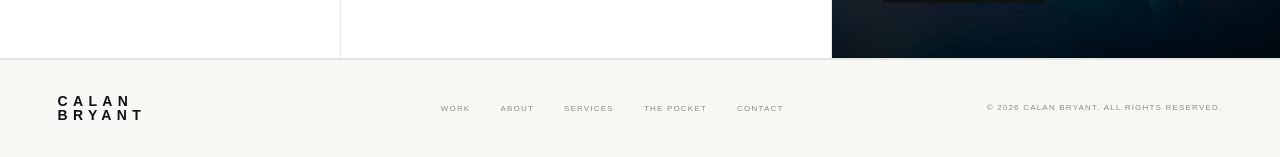
==== commit 819934fc: "shrinks the full graphic" ====
--- a/index.html
+++ b/index.html
@@ -222,26 +222,74 @@
     </section>
 
     <section class="cb-services">
-      <div class="cb-services-list">
-        <p class="cb-kicker">Services</p>
-        <h2>Built for stage, screen, and live experience.</h2>
-
-        <a href="services.html"><span>01</span>Creative Direction<i>↗</i></a>
-        <a href="services.html"><span>02</span>Choreography<i>↗</i></a>
-        <a href="services.html"><span>03</span>Artist Development<i>↗</i></a>
-        <a href="services.html"><span>04</span>Television & Film<i>↗</i></a>
-        <a href="services.html"><span>05</span>Workshops & Masterclasses<i>↗</i></a>
-        <a href="services.html"><span>06</span>Consulting<i>↗</i></a>
-      </div>
-
-      <div class="cb-services-image">
-        <img src="images/calanbryantflyer.jpg" alt="Calan Bryant performing" />
-        <div class="cb-image-label">
-          <span>Creative practice</span>
-          <strong>Movement with intention.</strong>
-        </div>
-      </div>
-    </section>
+
+  <div class="cb-services-list">
+
+    <p class="cb-kicker">Services</p>
+
+    <h2>Creative solutions built for performance.</h2>
+
+    <p class="cb-services-intro">
+      From concept development to final performance, Calan creates
+      movement-driven experiences for artists, television, film,
+      professional sports, live events, and educational programs.
+    </p>
+
+    <div class="cb-services-links">
+
+      <a href="services.html">
+        <span>01</span>
+        <strong>Creative Direction</strong>
+        <i>↗</i>
+      </a>
+
+      <a href="services.html">
+        <span>02</span>
+        <strong>Choreography</strong>
+        <i>↗</i>
+      </a>
+
+      <a href="services.html">
+        <span>03</span>
+        <strong>Artist Development</strong>
+        <i>↗</i>
+      </a>
+
+      <a href="services.html">
+        <span>04</span>
+        <strong>Television & Film</strong>
+        <i>↗</i>
+      </a>
+
+      <a href="services.html">
+        <span>05</span>
+        <strong>Workshops & Masterclasses</strong>
+        <i>↗</i>
+      </a>
+
+      <a href="services.html">
+        <span>06</span>
+        <strong>Consulting</strong>
+        <i>↗</i>
+      </a>
+
+    </div>
+
+    <a class="cb-btn cb-btn-solid cb-services-button" href="services.html">
+      Explore All Services <span>↗</span>
+    </a>
+
+  </div>
+
+  <div class="cb-services-image">
+
+    <div class="cb-services-image-frame">
+      <img src="images/calanbryantflyer.jpg" alt="Calan Bryant creative credits" />
+    </div>
+
+  </div>
+
+</section>
 
     <section class="cb-pocket">
       <div class="cb-pocket-copy">
--- a/style.css
+++ b/style.css
@@ -2640,39 +2640,210 @@
   letter-spacing: .04em;
 }
 
+/* =========================================
+   SERVICES SECTION — REWORKED
+========================================= */
+
 .cb-services {
   display: grid;
-  grid-template-columns: 1.1fr .9fr;
-  gap: 0;
+  grid-template-columns: 58% 42%;
+  align-items: stretch;
+
+  min-height: 760px;
   padding: 0;
+
+  background: #f8f7f4;
+  border-top: 1px solid var(--cb-line);
   border-bottom: 1px solid var(--cb-line);
 }
 
-.cb-services-list { padding: 90px 6vw; }
-.cb-services-list h2 { margin-bottom: 45px; }
-
-.cb-services-list > a {
+/* LEFT SIDE */
+
+.cb-services-list {
+  display: flex;
+  flex-direction: column;
+  justify-content: center;
+
+  padding: 80px 7vw 80px 6vw;
+}
+
+.cb-services-list h2 {
+  max-width: 720px;
+  margin: 14px 0 24px;
+
+  color: #111 !important;
+
+  font-size: clamp(54px, 5.7vw, 92px) !important;
+  line-height: .9 !important;
+}
+
+.cb-services-intro {
+  max-width: 650px;
+  margin-bottom: 42px !important;
+
+  color: #5e5e5e !important;
+
+  font-size: 15px !important;
+  line-height: 1.8 !important;
+}
+
+.cb-services-links {
+  width: 100%;
+  max-width: 760px;
+}
+
+.cb-services-links a {
   display: grid;
-  grid-template-columns: 48px 1fr auto;
+  grid-template-columns: 42px 1fr auto;
   align-items: center;
-  min-height: 66px;
-  border-top: 1px solid var(--cb-line);
+
+  min-height: 64px;
+
+  color: #111;
   text-decoration: none;
+
+  border-top: 1px solid rgba(0,0,0,.10);
+
+  transition:
+    color .25s ease,
+    padding-left .25s ease;
+}
+
+.cb-services-links a:last-child {
+  border-bottom: 1px solid rgba(0,0,0,.10);
+}
+
+.cb-services-links a span {
+  color: var(--cb-accent);
+
+  font-family: "Manrope", sans-serif;
+  font-size: 9px;
+  letter-spacing: .12em;
+}
+
+.cb-services-links a strong {
   font-family: "Barlow Condensed", sans-serif;
+  font-size: clamp(25px, 2.3vw, 38px);
+  font-weight: 500;
+  line-height: 1;
+
   text-transform: uppercase;
-  font-size: clamp(23px, 2.3vw, 38px);
-  letter-spacing: .02em;
-}
-
-.cb-services-list > a:last-child { border-bottom: 1px solid var(--cb-line); }
-.cb-services-list > a span { color: var(--cb-accent); font-family: "Manrope", sans-serif; font-size: 9px; }
-.cb-services-list > a i { font-style: normal; font-size: 15px; transition: transform .25s ease; }
-.cb-services-list > a:hover { color: var(--cb-accent); }
-.cb-services-list > a:hover i { transform: translate(4px, -4px); }
-
-.cb-services-image { position: relative; min-height: 780px; overflow: hidden; border-left: 1px solid var(--cb-line); }
-.cb-services-image img { height: 100%; object-fit: cover; filter:brightness(.96); }
-.cb-services-image::after { content: ""; position: absolute; inset: 0; background: linear-gradient(to top, rgba(0,0,0,.85), transparent 50%); }
+}
+
+.cb-services-links a i {
+  font-size: 14px;
+  font-style: normal;
+
+  transition: transform .25s ease;
+}
+
+.cb-services-links a:hover {
+  color: var(--cb-accent);
+  padding-left: 8px;
+}
+
+.cb-services-links a:hover i {
+  transform: translate(4px, -4px);
+}
+
+.cb-services-button {
+  width: fit-content;
+  margin-top: 38px;
+}
+
+/* RIGHT IMAGE */
+
+.cb-services-image {
+  display: flex;
+  align-items: center;
+  justify-content: center;
+
+  padding: 46px 46px 46px 18px;
+
+  background: #efede8;
+
+  border-left: 1px solid var(--cb-line);
+}
+
+.cb-services-image-frame {
+  width: 100%;
+  max-width: 590px;
+  height: 670px;
+
+  overflow: hidden;
+
+  background: #fff;
+
+  box-shadow: 0 24px 65px rgba(0,0,0,.12);
+}
+
+.cb-services-image-frame img {
+  width: 100%;
+  height: 100%;
+
+  object-fit: contain;
+  object-position: center;
+
+  background: #fff;
+}
+@media (max-width: 1050px) {
+
+  .cb-services {
+    grid-template-columns: 1fr;
+  }
+
+  .cb-services-list {
+    padding: 70px 6vw;
+  }
+
+  .cb-services-image {
+    padding: 50px 6vw;
+    border-left: 0;
+    border-top: 1px solid var(--cb-line);
+  }
+
+  .cb-services-image-frame {
+    max-width: 700px;
+    height: auto;
+  }
+
+  .cb-services-image-frame img {
+    height: auto;
+  }
+}
+
+@media (max-width: 780px) {
+
+  .cb-services-list {
+    padding: 58px 20px;
+  }
+
+  .cb-services-list h2 {
+    font-size: clamp(46px, 14vw, 70px) !important;
+  }
+
+  .cb-services-intro {
+    font-size: 14px !important;
+  }
+
+  .cb-services-links a {
+    grid-template-columns: 32px minmax(0, 1fr) auto;
+  }
+
+  .cb-services-links a strong {
+    font-size: 25px;
+  }
+
+  .cb-services-button {
+    width: 100%;
+  }
+
+  .cb-services-image {
+    padding: 30px 20px;
+  }
+}
+
+
 
 .cb-image-label {
   position: absolute;
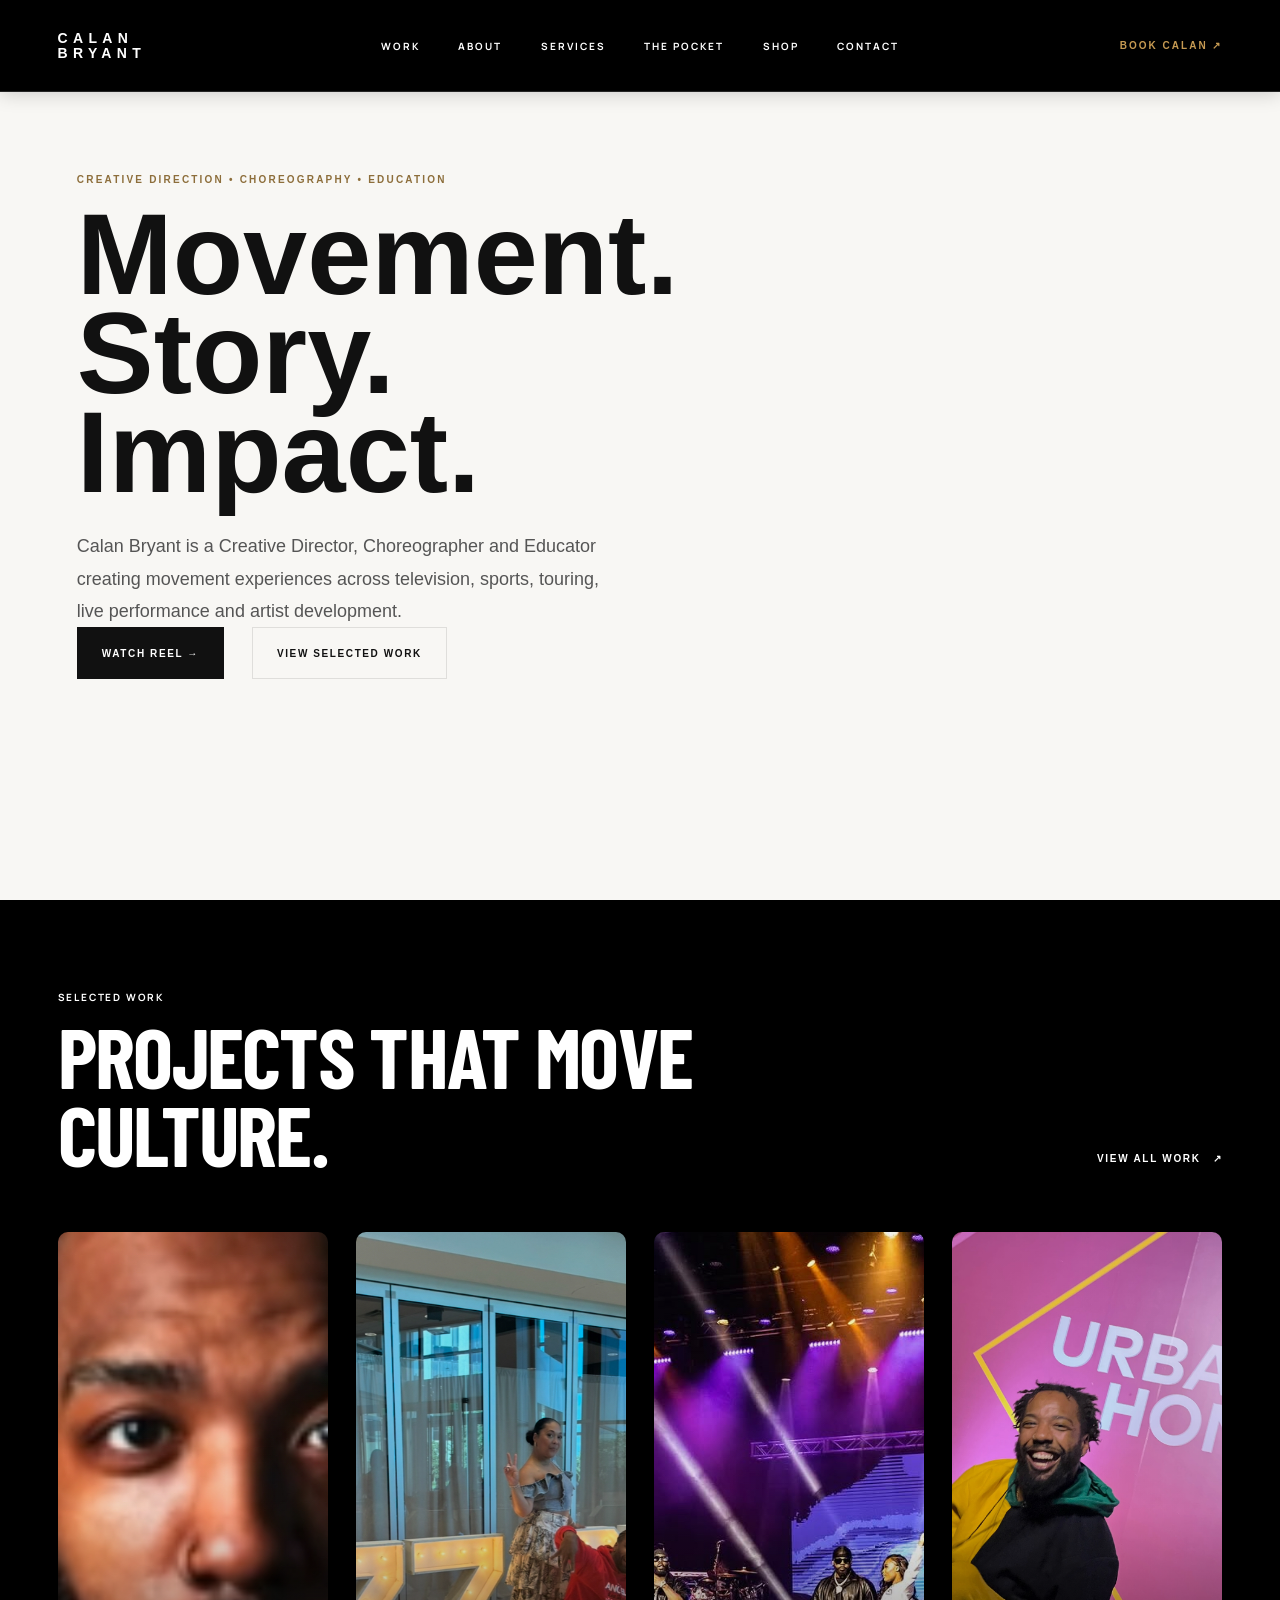
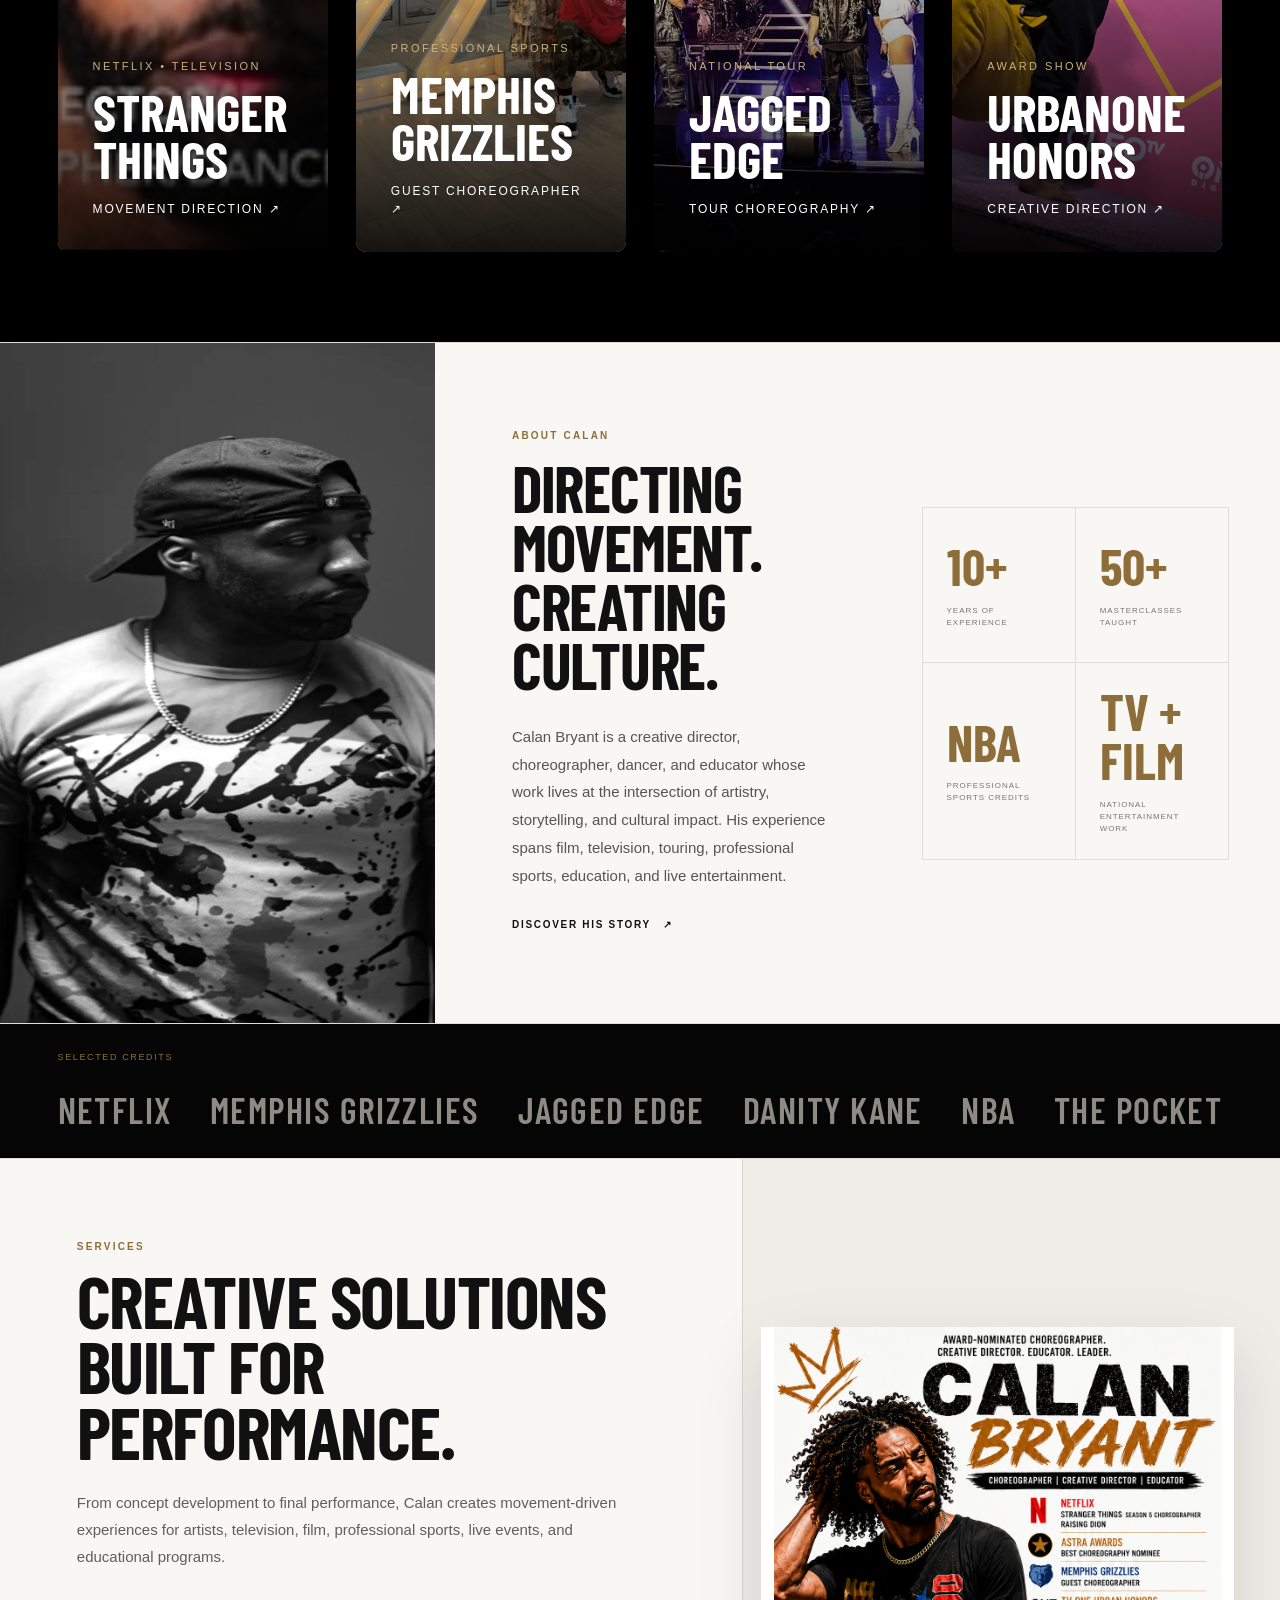
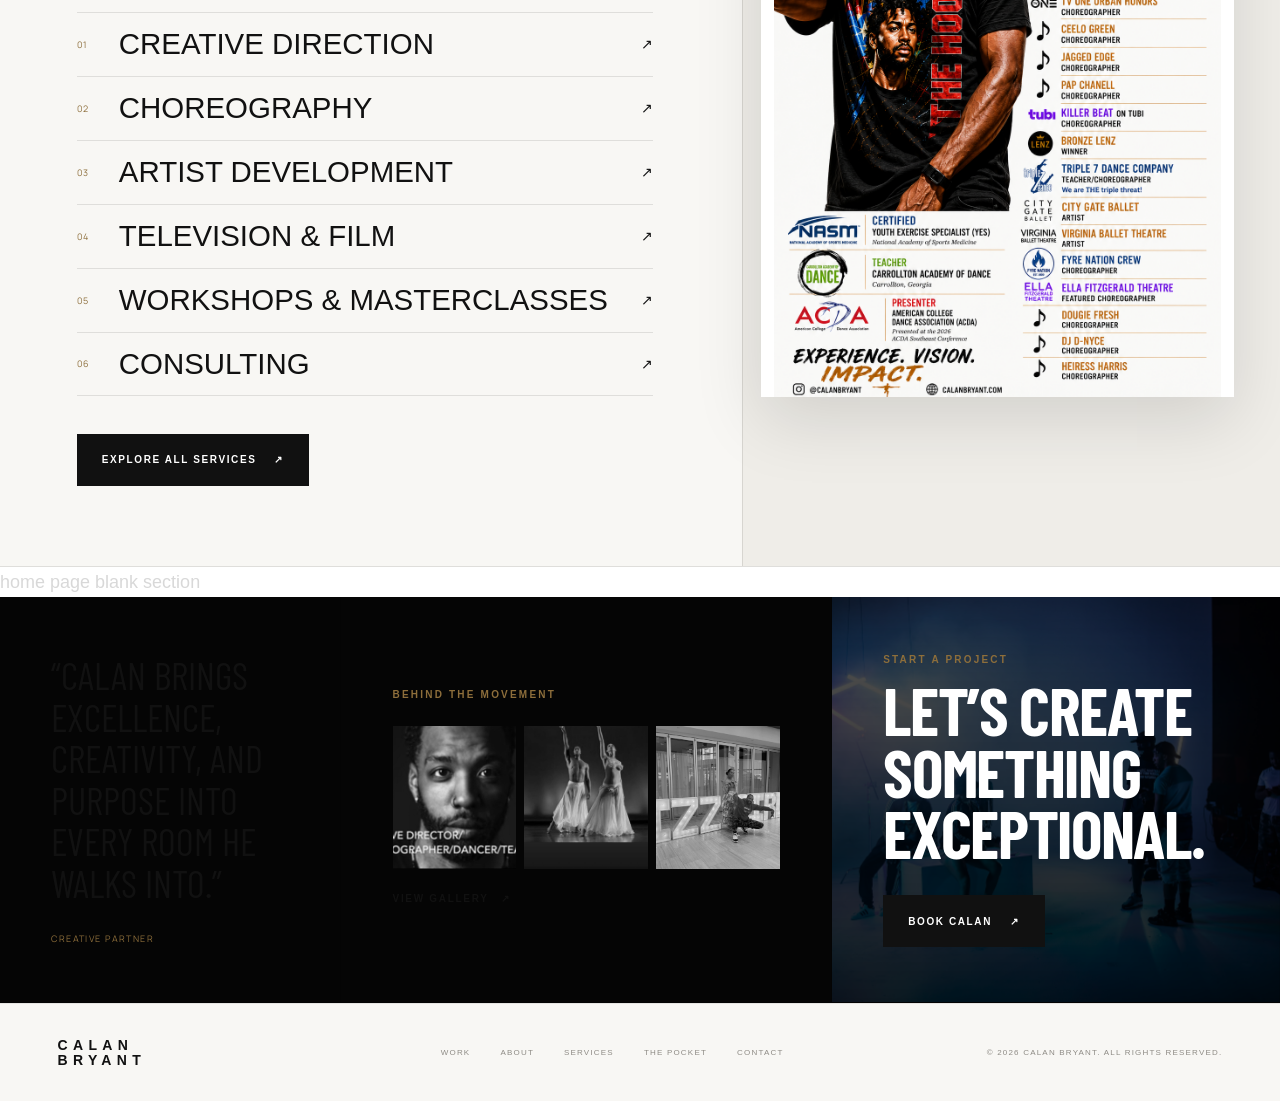
==== commit b2bdc41b: "pocket section removed" ====
--- a/index.html
+++ b/index.html
@@ -291,19 +291,7 @@
 
 </section>
 
-    <section class="cb-pocket">
-      <div class="cb-pocket-copy">
-        <p class="cb-kicker">The Pocket Dance Conference</p>
-        <h2>Building the next generation.</h2>
-        <p>
-          An immersive training experience designed to develop versatile artists, confident performers, and future leaders through education, mentorship, performance, and community.
-        </p>
-        <a class="cb-btn cb-btn-outline" href="pocket.html">Explore The Pocket <span>↗</span></a>
-      </div>
-      <div class="cb-pocket-image">
-        <img src="images/masterclass-thumbnail.jpg" alt="Dance students participating in a masterclass" />
-      </div>
-    </section>
+    <p>home page blank section </p>
 
     <section class="cb-editorial-row">
       <blockquote>
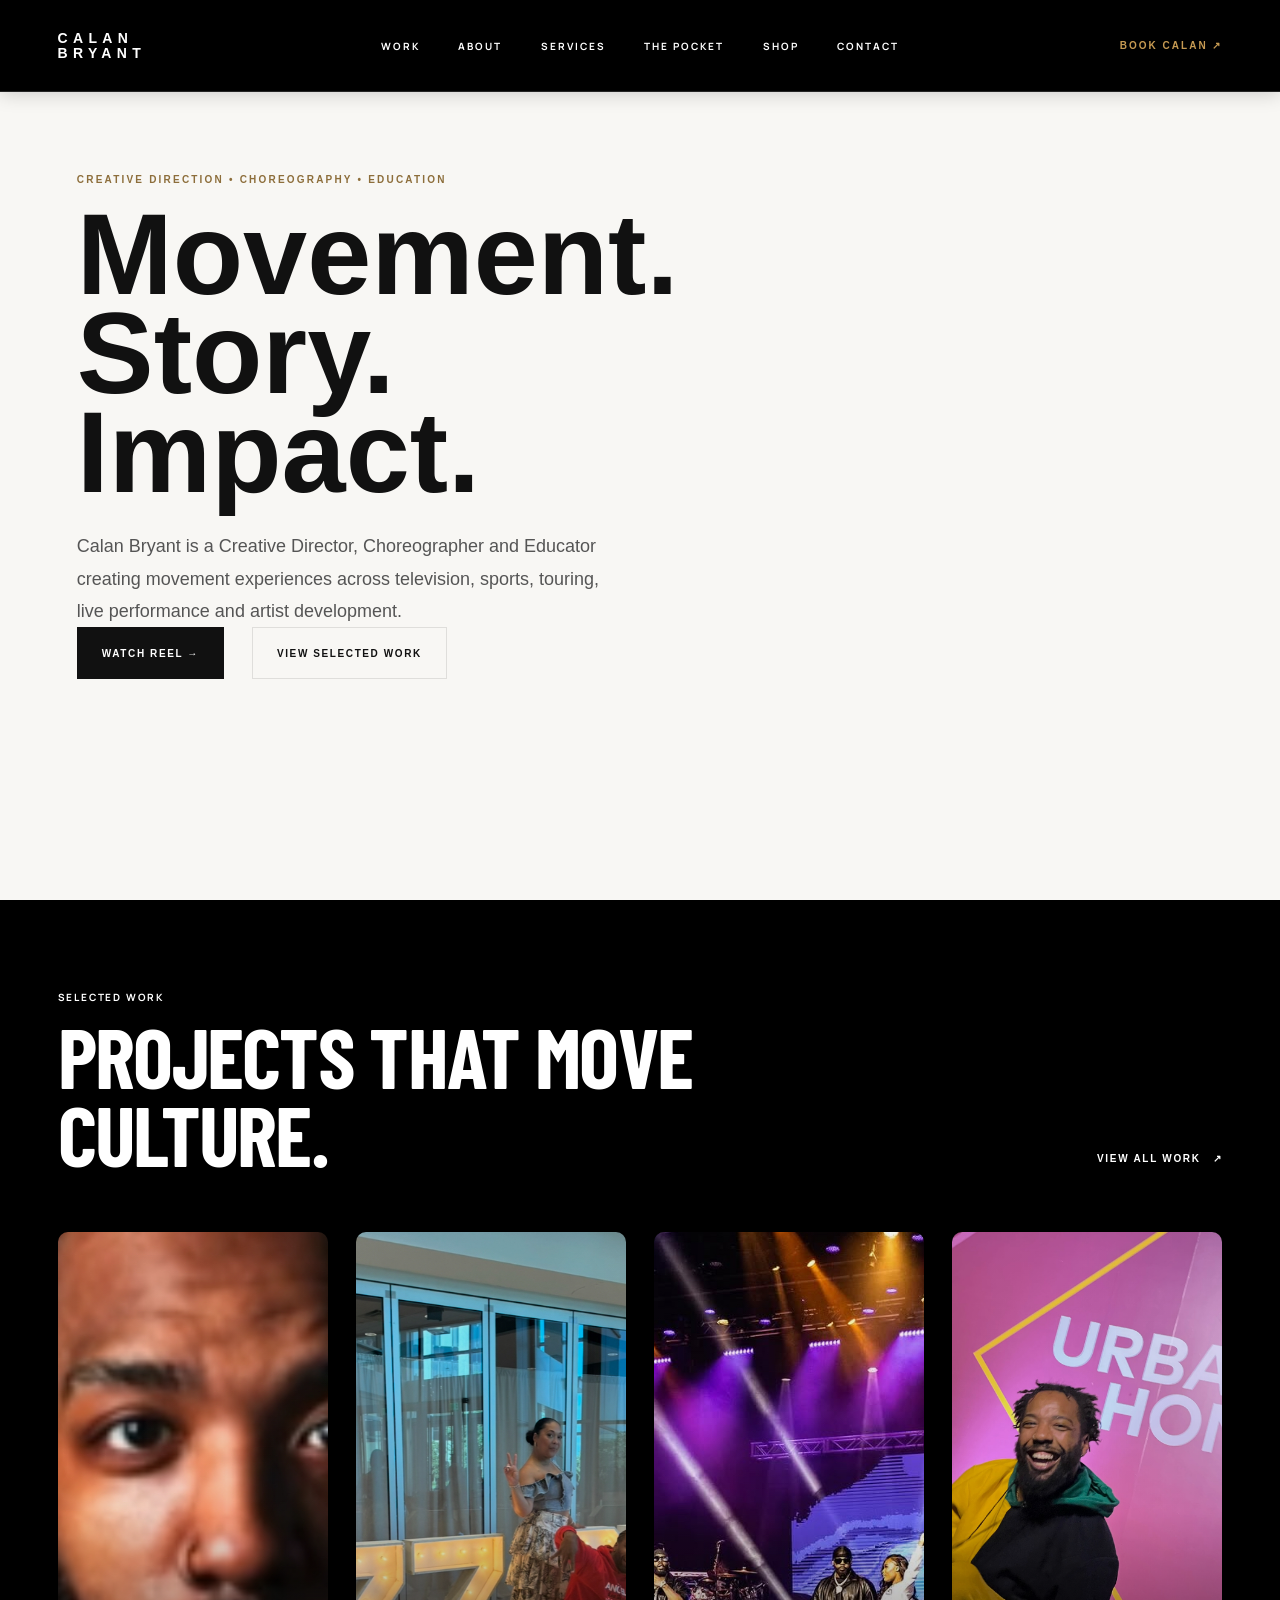
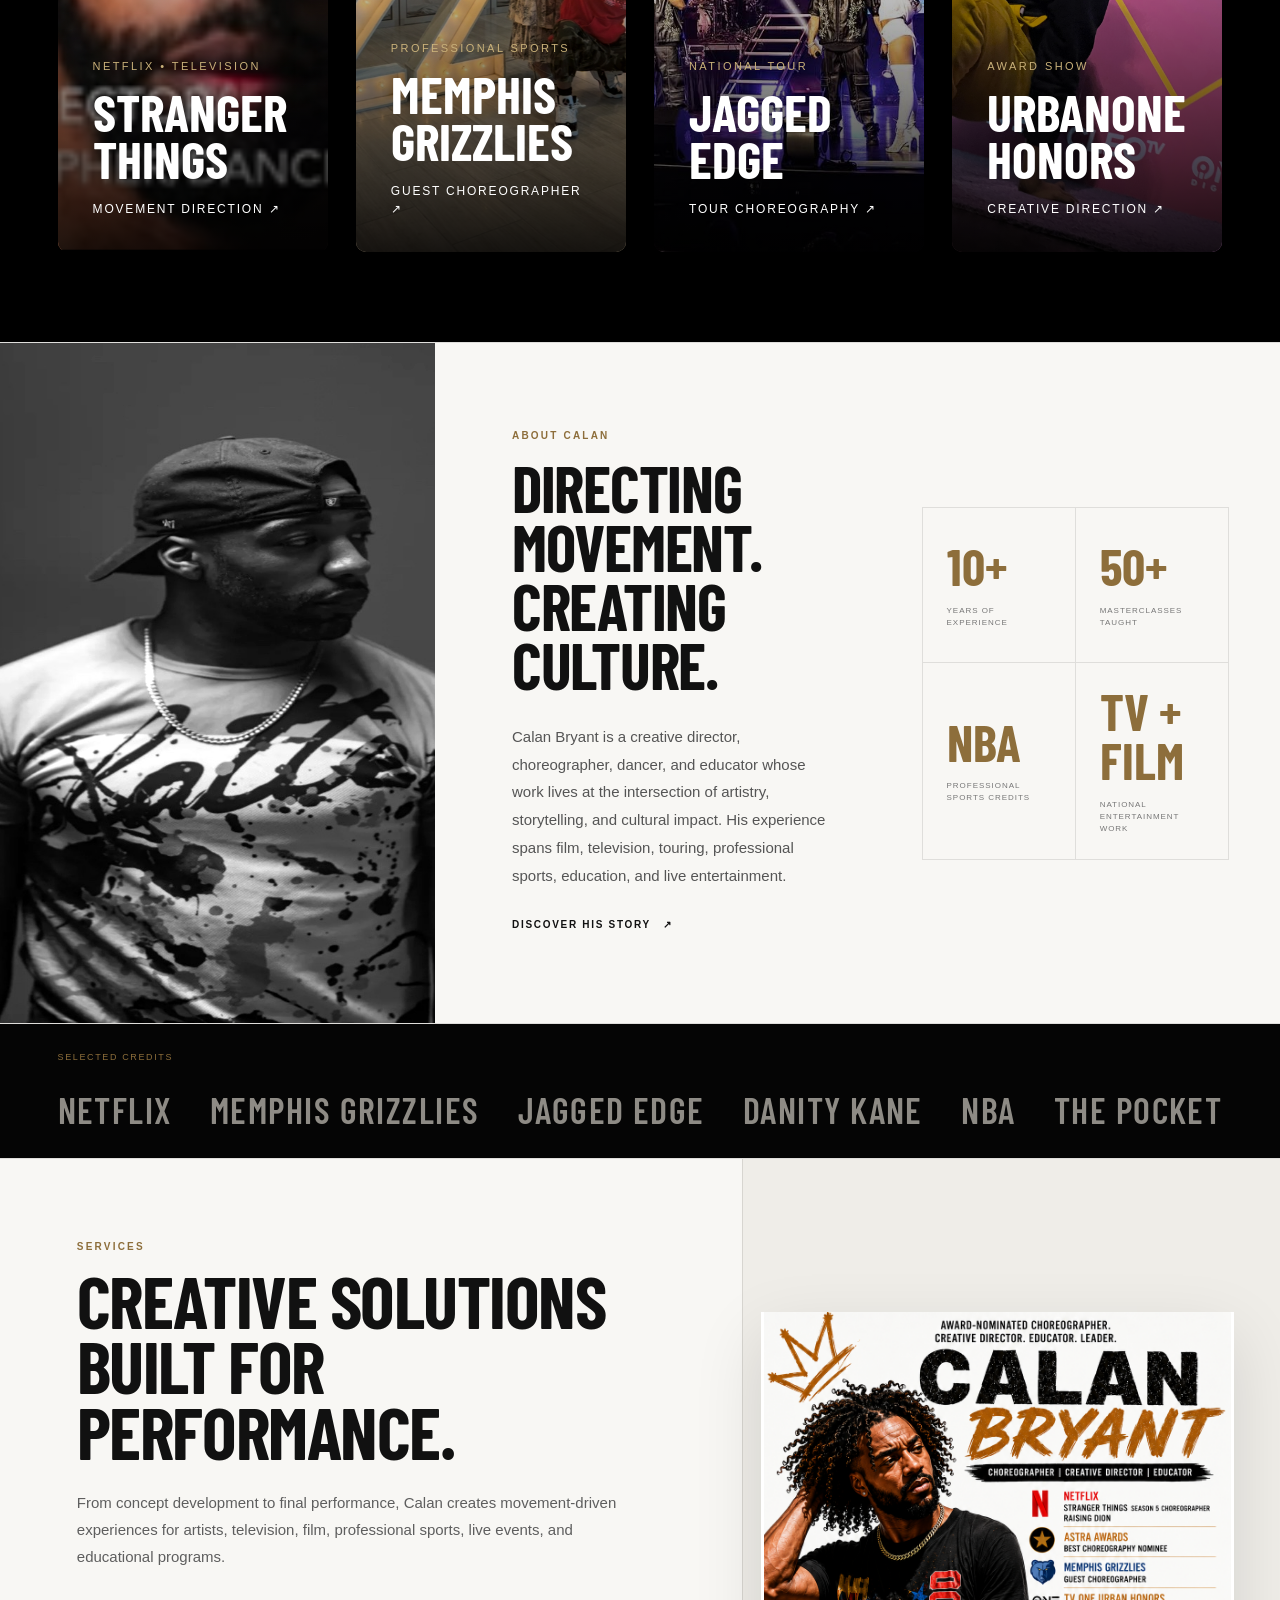
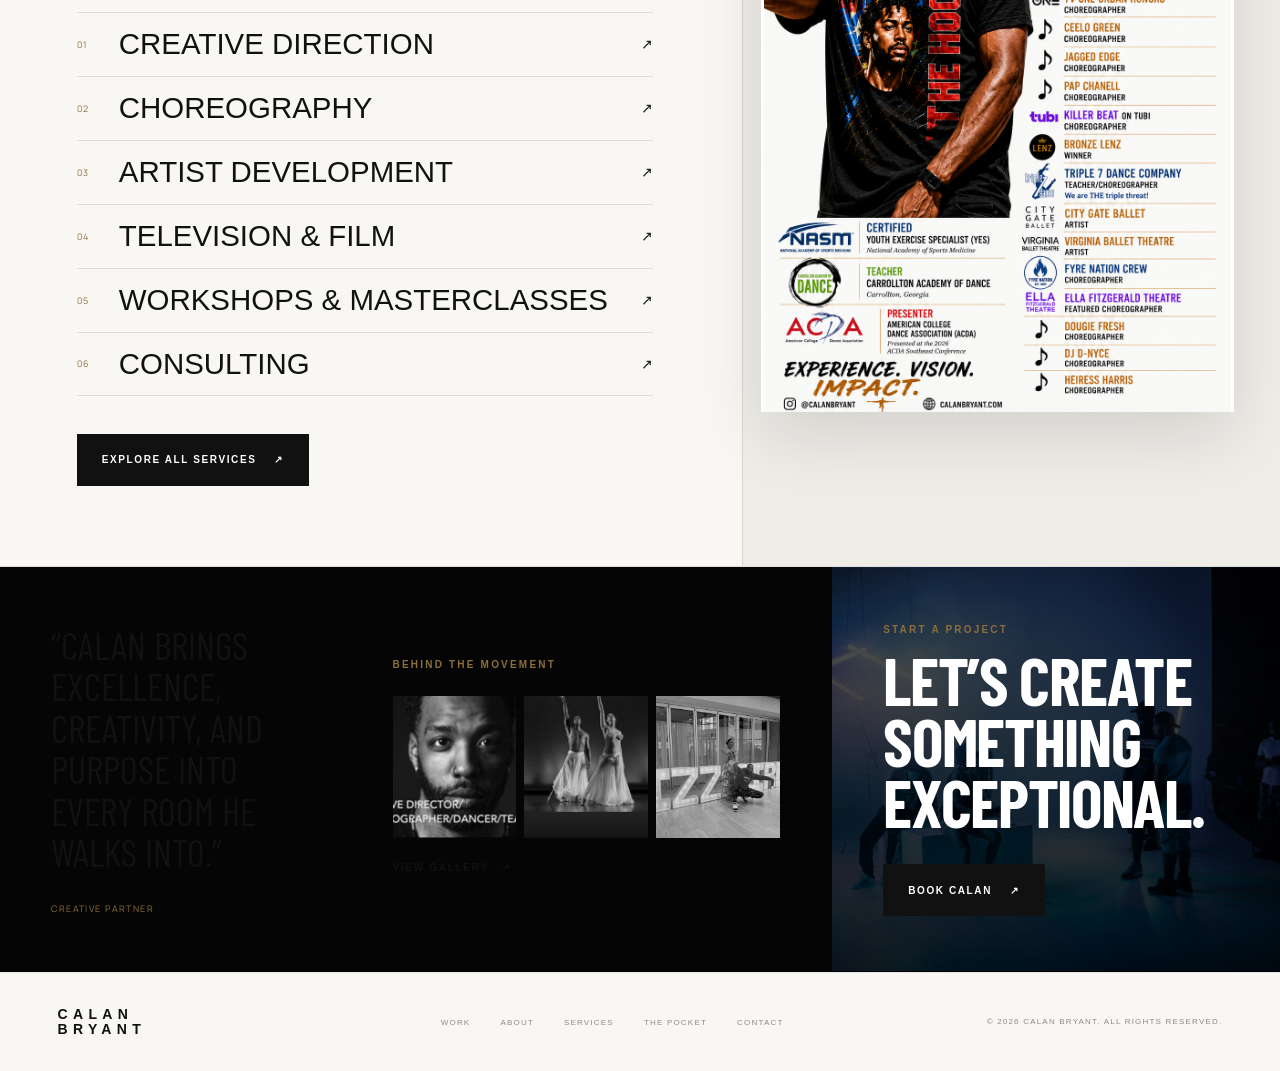
==== commit 85cc5aac: "poster blow up" ====
--- a/index.html
+++ b/index.html
@@ -291,7 +291,7 @@
 
 </section>
 
-    <p>home page blank section </p>
+   <!-- home page blank section --> 
 
     <section class="cb-editorial-row">
       <blockquote>
--- a/style.css
+++ b/style.css
@@ -2767,8 +2767,8 @@
 
 .cb-services-image-frame {
   width: 100%;
-  max-width: 590px;
-  height: 670px;
+  max-width: 700px;
+  height: 700px;
 
   overflow: hidden;
 
@@ -2803,7 +2803,7 @@
   }
 
   .cb-services-image-frame {
-    max-width: 700px;
+    max-width: 500px;
     height: auto;
   }
 
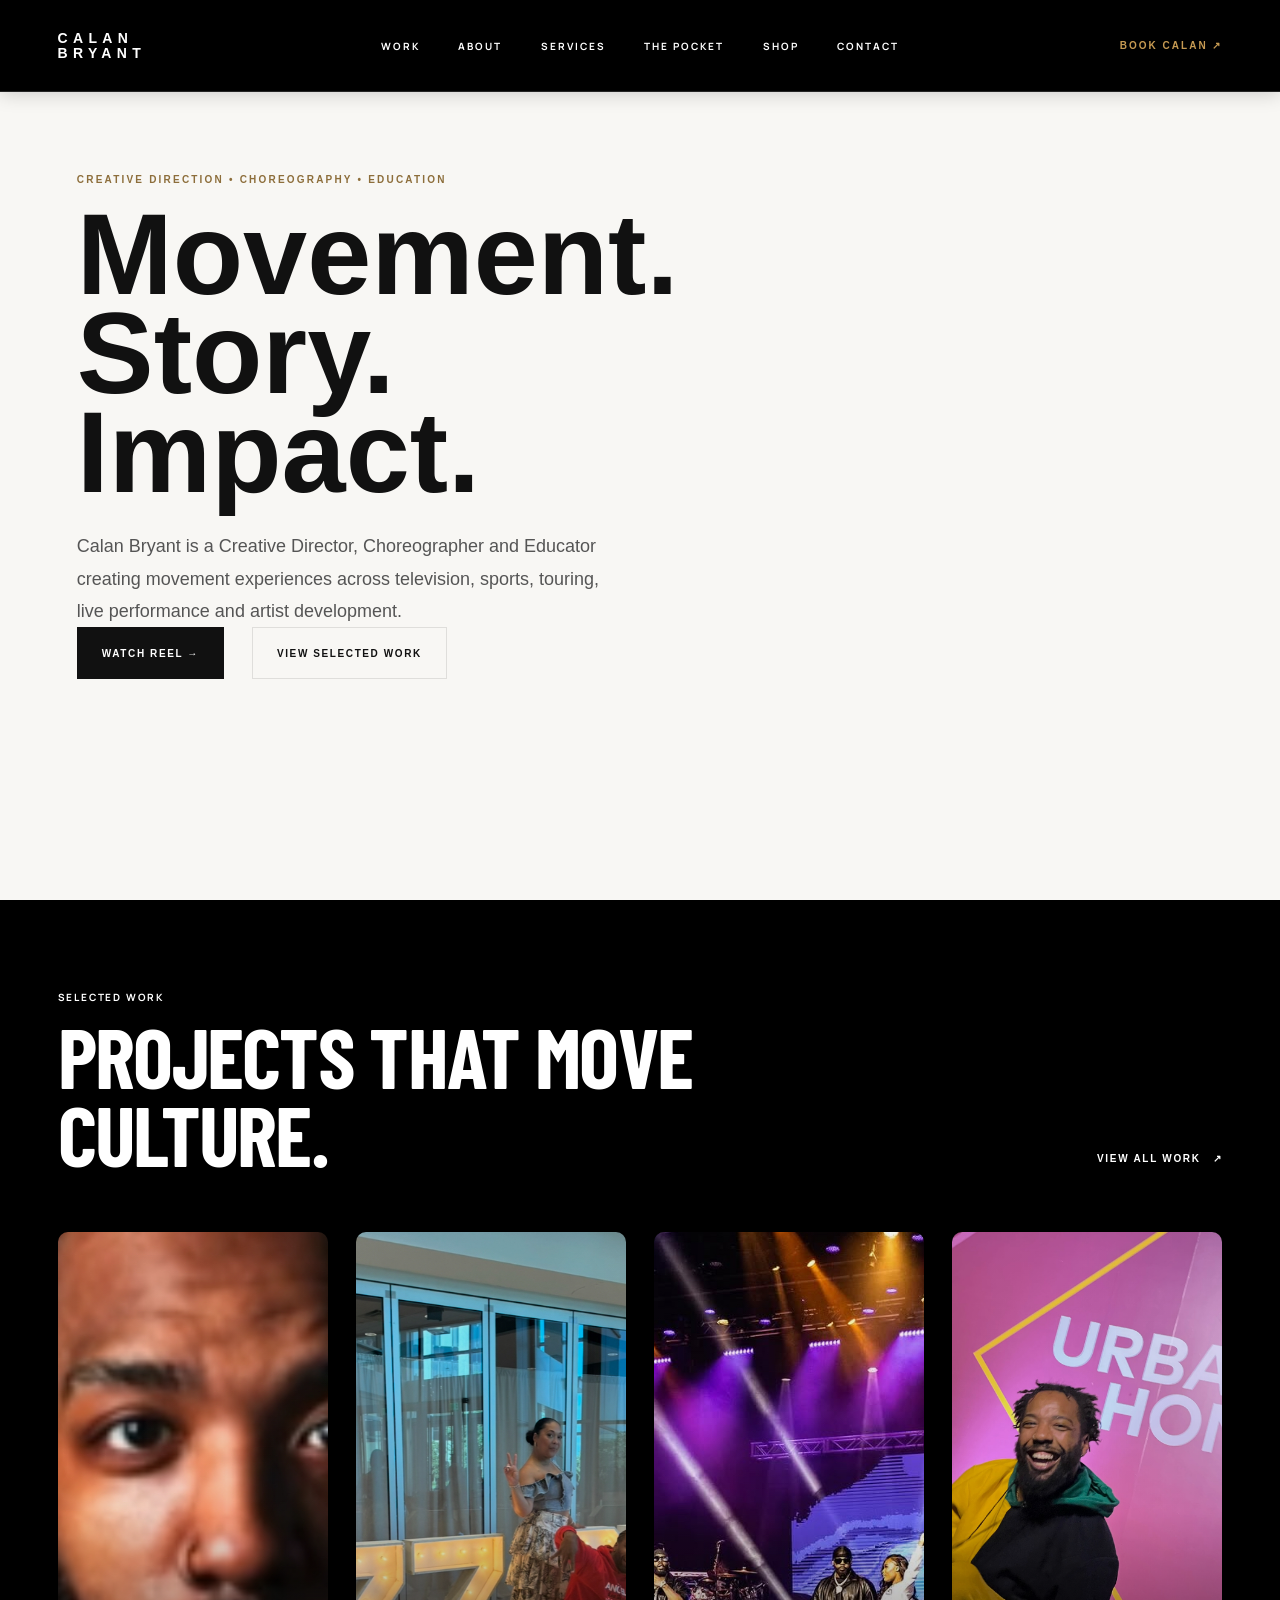
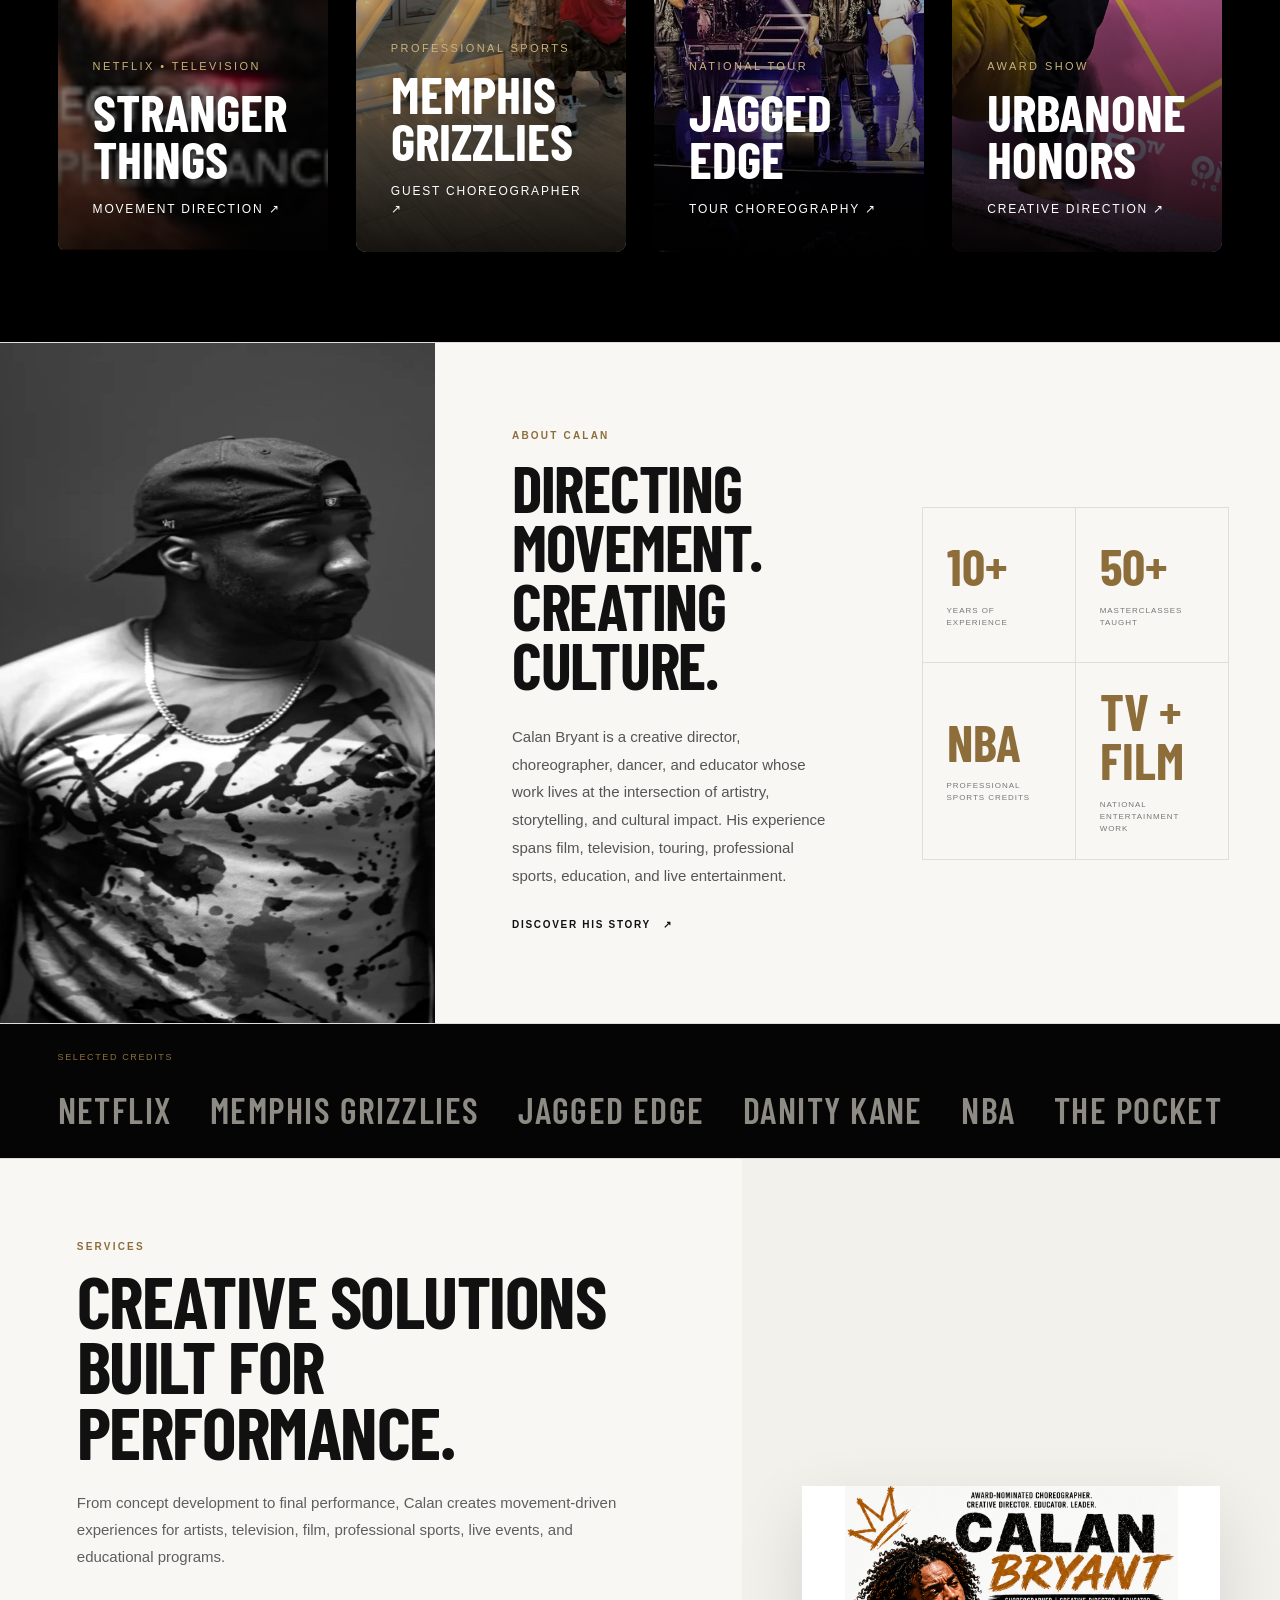
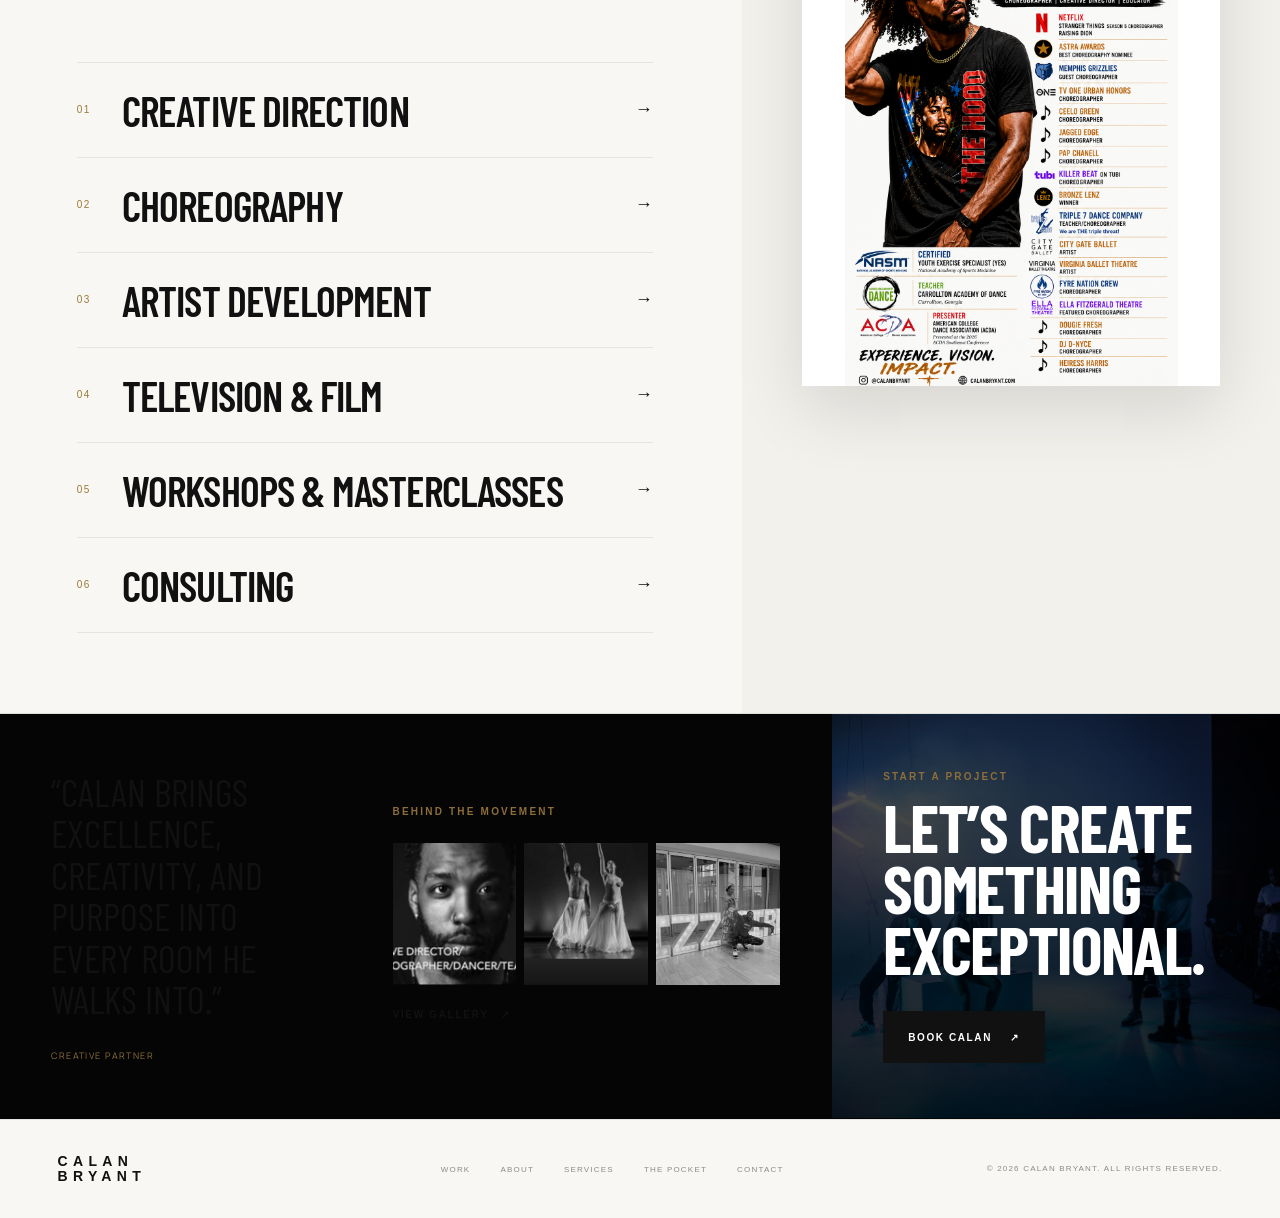
==== commit 11fb4ba5: "poster blow up" ====
--- a/index.html
+++ b/index.html
@@ -235,49 +235,46 @@
       professional sports, live events, and educational programs.
     </p>
 
-    <div class="cb-services-links">
-
-      <a href="services.html">
+   <div class="cb-services-links">
+
+    <a href="services.html">
         <span>01</span>
         <strong>Creative Direction</strong>
-        <i>↗</i>
-      </a>
-
-      <a href="services.html">
+        <i>→</i>
+    </a>
+
+    <a href="services.html">
         <span>02</span>
         <strong>Choreography</strong>
-        <i>↗</i>
-      </a>
-
-      <a href="services.html">
+        <i>→</i>
+    </a>
+
+    <a href="services.html">
         <span>03</span>
         <strong>Artist Development</strong>
-        <i>↗</i>
-      </a>
-
-      <a href="services.html">
+        <i>→</i>
+    </a>
+
+    <a href="services.html">
         <span>04</span>
         <strong>Television & Film</strong>
-        <i>↗</i>
-      </a>
-
-      <a href="services.html">
+        <i>→</i>
+    </a>
+
+    <a href="services.html">
         <span>05</span>
         <strong>Workshops & Masterclasses</strong>
-        <i>↗</i>
-      </a>
-
-      <a href="services.html">
+        <i>→</i>
+    </a>
+
+    <a href="services.html">
         <span>06</span>
         <strong>Consulting</strong>
-        <i>↗</i>
-      </a>
-
-    </div>
-
-    <a class="cb-btn cb-btn-solid cb-services-button" href="services.html">
-      Explore All Services <span>↗</span>
-    </a>
+        <i>→</i>
+    </a>
+
+</div>
+
 
   </div>
 
--- a/style.css
+++ b/style.css
@@ -2687,63 +2687,85 @@
   line-height: 1.8 !important;
 }
 
-.cb-services-links {
-  width: 100%;
-  max-width: 760px;
-}
-
-.cb-services-links a {
-  display: grid;
-  grid-template-columns: 42px 1fr auto;
-  align-items: center;
-
-  min-height: 64px;
-
-  color: #111;
-  text-decoration: none;
-
-  border-top: 1px solid rgba(0,0,0,.10);
-
-  transition:
-    color .25s ease,
-    padding-left .25s ease;
-}
-
-.cb-services-links a:last-child {
-  border-bottom: 1px solid rgba(0,0,0,.10);
-}
-
-.cb-services-links a span {
-  color: var(--cb-accent);
-
-  font-family: "Manrope", sans-serif;
-  font-size: 9px;
-  letter-spacing: .12em;
-}
-
-.cb-services-links a strong {
-  font-family: "Barlow Condensed", sans-serif;
-  font-size: clamp(25px, 2.3vw, 38px);
-  font-weight: 500;
-  line-height: 1;
-
-  text-transform: uppercase;
-}
-
-.cb-services-links a i {
-  font-size: 14px;
-  font-style: normal;
-
-  transition: transform .25s ease;
-}
-
-.cb-services-links a:hover {
-  color: var(--cb-accent);
-  padding-left: 8px;
-}
-
-.cb-services-links a:hover i {
-  transform: translate(4px, -4px);
+/* ==========================
+   SERVICES LIST
+========================== */
+
+.cb-services-links{
+    margin-top:50px;
+}
+
+.cb-services-links a{
+
+    display:grid;
+    grid-template-columns:45px 1fr auto;
+
+    align-items:center;
+
+    padding:22px 0;
+
+    border-top:1px solid rgba(0,0,0,.08);
+
+    color:#111;
+
+    text-decoration:none;
+
+    transition:all .35s ease;
+
+}
+
+.cb-services-links a:last-child{
+    border-bottom:1px solid rgba(0,0,0,.08);
+}
+
+.cb-services-links span{
+
+    font-size:10px;
+
+    color:#9a7a37;
+
+    letter-spacing:.15em;
+
+    text-transform:uppercase;
+
+}
+
+.cb-services-links strong{
+
+    font-family:"Barlow Condensed",sans-serif;
+
+    font-size:42px;
+
+    font-weight:600;
+
+    letter-spacing:-.02em;
+
+    text-transform:uppercase;
+
+}
+
+.cb-services-links i{
+
+    font-style:normal;
+
+    font-size:18px;
+
+    transition:.3s ease;
+
+}
+
+.cb-services-links a:hover{
+
+    color:#9a7a37;
+
+    padding-left:10px;
+
+}
+
+.cb-services-links a:hover i{
+
+    transform:translateX(8px);
+
 }
 
 .cb-services-button {
@@ -2754,21 +2776,19 @@
 /* RIGHT IMAGE */
 
 .cb-services-image {
-  display: flex;
-  align-items: center;
-  justify-content: center;
-
-  padding: 46px 46px 46px 18px;
-
-  background: #efede8;
-
-  border-left: 1px solid var(--cb-line);
+  display:flex;
+    align-items:center;
+    justify-content:center;
+
+    padding:60px;
+
+    background:#f3f1ec;
 }
 
 .cb-services-image-frame {
   width: 100%;
-  max-width: 700px;
-  height: 700px;
+  max-width: 500px;
+  height: 500px;
 
   overflow: hidden;
 
